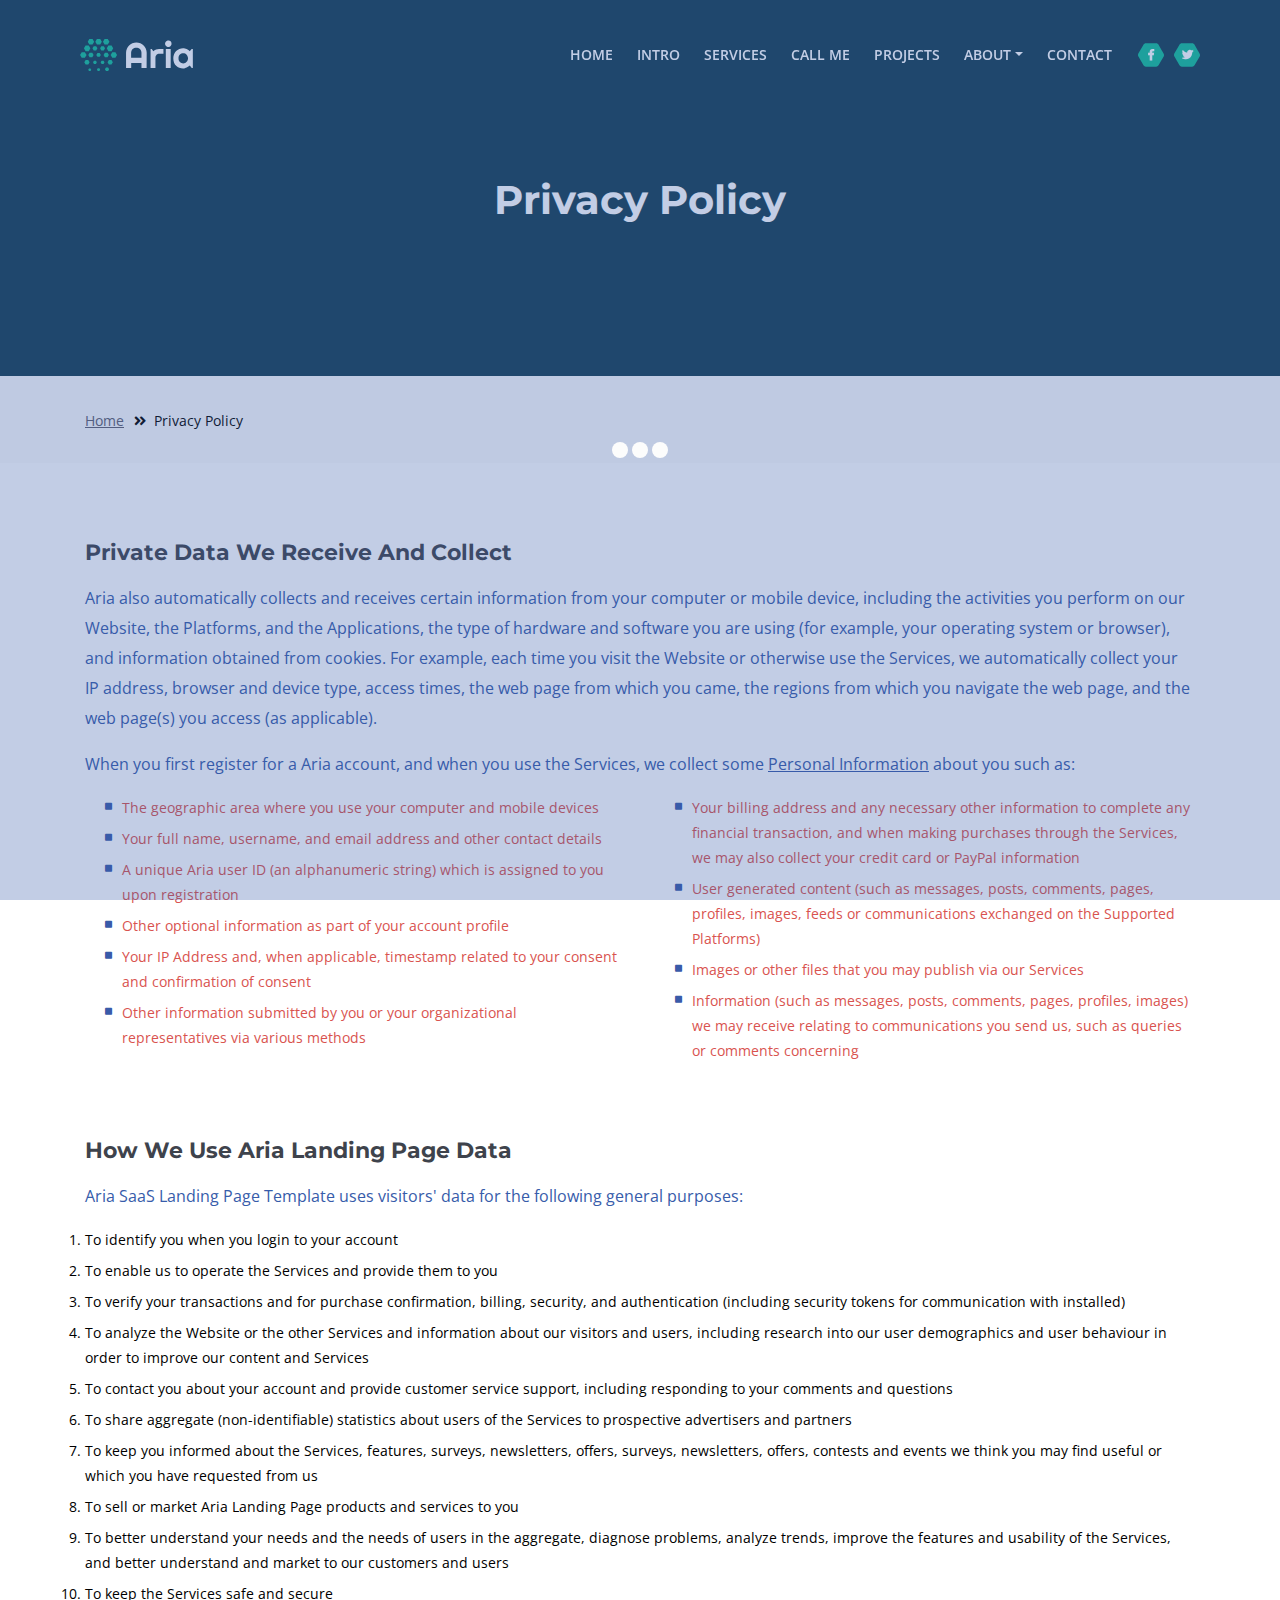
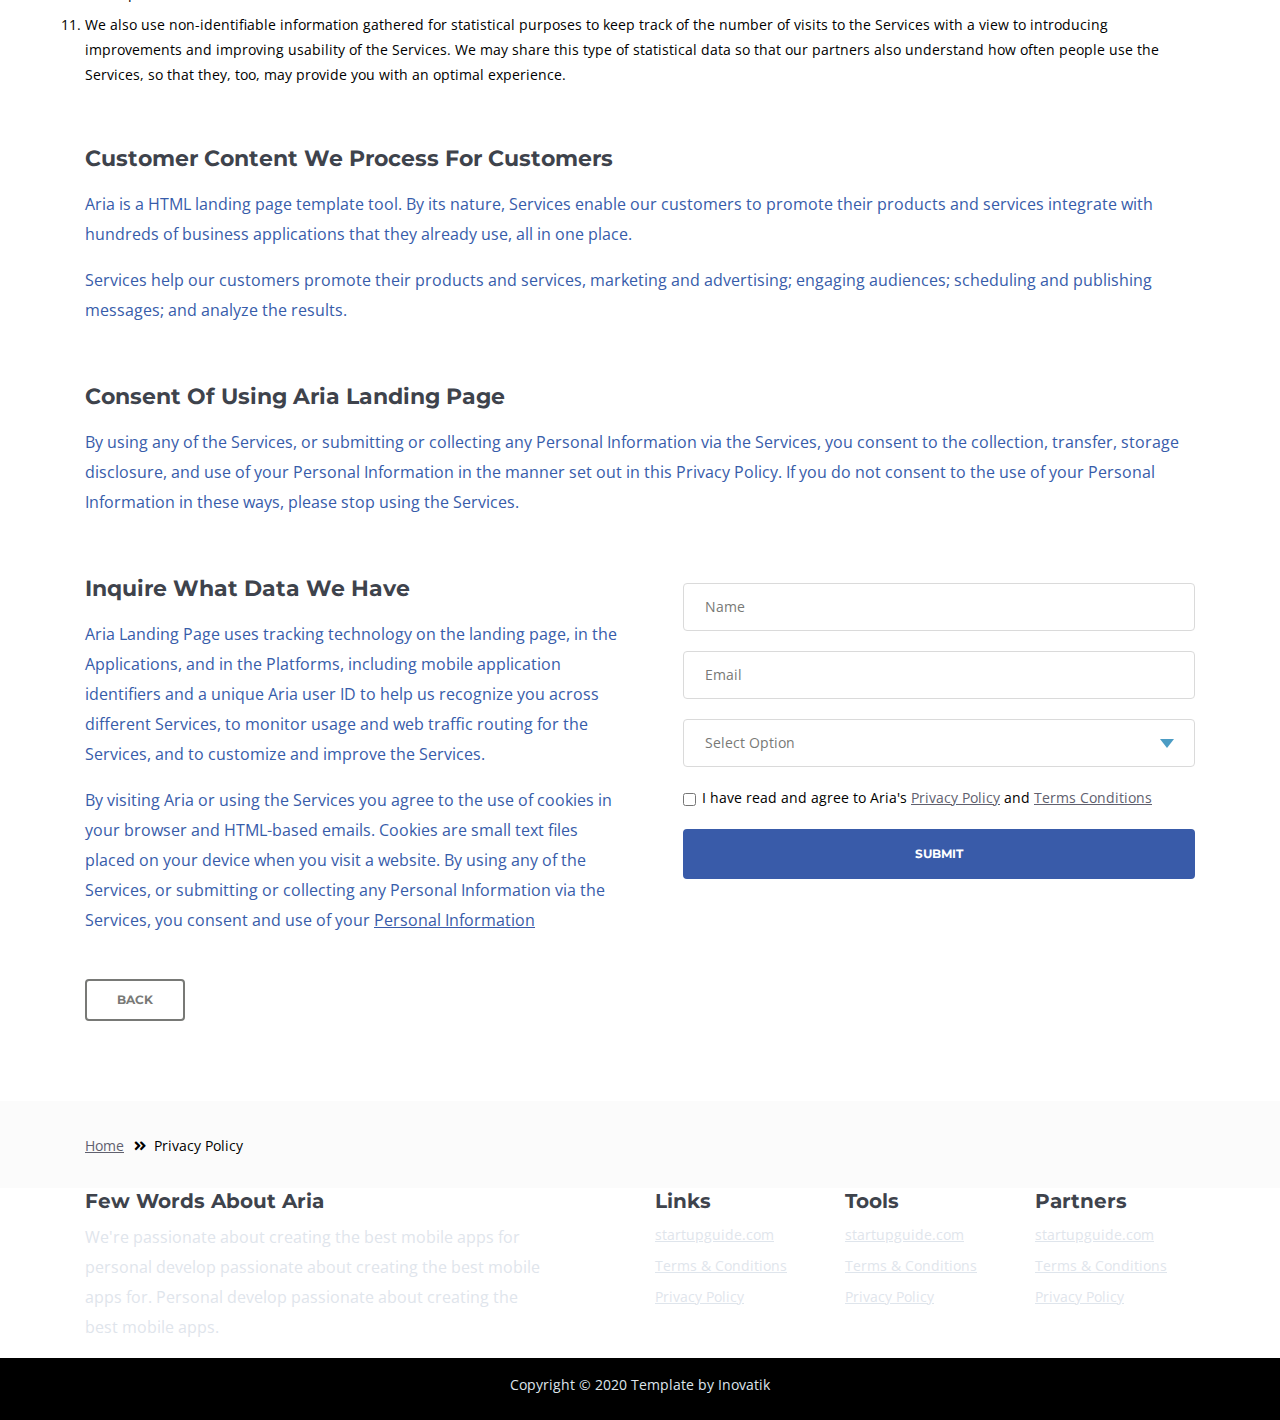
==== privacy-policy.html @ ad0d6407 "'erimos'" ====
<!DOCTYPE html>
<html lang="en">
<head>
    <meta charset="utf-8">
    <meta name="viewport" content="width=device-width, initial-scale=1, shrink-to-fit=no">
    
    <!-- SEO Meta Tags -->
    <meta name="description" content="Aria is a business focused HTML landing page template built with Bootstrap to help you create lead generation websites for companies and their services.">
    <meta name="author" content="Inovatik">

    <!-- OG Meta Tags to improve the way the post looks when you share the page on LinkedIn, Facebook, Google+ -->
	<meta property="og:site_name" content="" /> <!-- website name -->
	<meta property="og:site" content="" /> <!-- website link -->
	<meta property="og:title" content=""/> <!-- title shown in the actual shared post -->
	<meta property="og:description" content="" /> <!-- description shown in the actual shared post -->
	<meta property="og:image" content="" /> <!-- image link, make sure it's jpg -->
	<meta property="og:url" content="" /> <!-- where do you want your post to link to -->
	<meta property="og:type" content="article" />

    <!-- Website Title -->
    <title>Privacy Policy - Aria - Business HTML Landing Page Template</title>
    
    <!-- Styles -->
    <link href="https://fonts.googleapis.com/css?family=Montserrat:500,700&display=swap&subset=latin-ext" rel="stylesheet">
    <link href="https://fonts.googleapis.com/css?family=Open+Sans:400,400i,600&display=swap&subset=latin-ext" rel="stylesheet">
    <link href="css/bootstrap.css" rel="stylesheet">
    <link href="css/fontawesome-all.css" rel="stylesheet">
    <link href="css/swiper.css" rel="stylesheet">
	<link href="css/magnific-popup.css" rel="stylesheet">
    <link href="css/styles.css" rel="stylesheet">
	
	<!-- Favicon  -->
    <link rel="icon" href="images/favicon.png">
</head>
<body data-spy="scroll" data-target=".fixed-top">
    
    <!-- Preloader -->
	<div class="spinner-wrapper">
        <div class="spinner">
            <div class="bounce1"></div>
            <div class="bounce2"></div>
            <div class="bounce3"></div>
        </div>
    </div>
    <!-- end of preloader -->
    

    <!-- Navbar -->
    <nav class="navbar navbar-expand-md navbar-dark navbar-custom fixed-top">
        <!-- Text Logo - Use this if you don't have a graphic logo -->
        <!-- <a class="navbar-brand logo-text page-scroll" href="index.html">Aria</a> -->

        <!-- Image Logo -->
        <a class="navbar-brand logo-image" href="index.html"><img src="images/logo.svg" alt="alternative"></a>
        
        <!-- Mobile Menu Toggle Button -->
        <button class="navbar-toggler" type="button" data-toggle="collapse" data-target="#navbarsExampleDefault" aria-controls="navbarsExampleDefault" aria-expanded="false" aria-label="Toggle navigation">
            <span class="navbar-toggler-awesome fas fa-bars"></span>
            <span class="navbar-toggler-awesome fas fa-times"></span>
        </button>
        <!-- end of mobile menu toggle button -->

        <div class="collapse navbar-collapse" id="navbarsExampleDefault">
            <ul class="navbar-nav ml-auto">
                <li class="nav-item">
                    <a class="nav-link page-scroll" href="index.html#header">HOME <span class="sr-only">(current)</span></a>
                </li>
                <li class="nav-item">
                    <a class="nav-link page-scroll" href="index.html#intro">INTRO</a>
                </li>
                <li class="nav-item">
                    <a class="nav-link page-scroll" href="index.html#services">SERVICES</a>
                </li>
                <li class="nav-item">
                    <a class="nav-link page-scroll" href="index.html#callMe">CALL ME</a>
                </li>
                <li class="nav-item">
                    <a class="nav-link page-scroll" href="index.html#projects">PROJECTS</a>
                </li>

                <!-- Dropdown Menu -->          
                <li class="nav-item dropdown">
                    <a class="nav-link dropdown-toggle page-scroll" href="index.html#about" id="navbarDropdown" role="button" aria-haspopup="true" aria-expanded="false">ABOUT</a>
                    <div class="dropdown-menu" aria-labelledby="navbarDropdown">
                        <a class="dropdown-item" href="terms-conditions.html"><span class="item-text">TERMS CONDITIONS</span></a>
                        <div class="dropdown-items-divide-hr"></div>
                        <a class="dropdown-item" href="privacy-policy.html"><span class="item-text">PRIVACY POLICY</span></a>
                    </div>
                </li>
                <!-- end of dropdown menu -->

                <li class="nav-item">
                    <a class="nav-link page-scroll" href="index.html#contact">CONTACT</a>
                </li>
            </ul>
            <span class="nav-item social-icons">
                <span class="fa-stack">
                    <a href="#your-link">
                        <span class="hexagon"></span>
                        <i class="fab fa-facebook-f fa-stack-1x"></i>
                    </a>
                </span>
                <span class="fa-stack">
                    <a href="#your-link">
                        <span class="hexagon"></span>
                        <i class="fab fa-twitter fa-stack-1x"></i>
                    </a>
                </span>
            </span>
        </div>
    </nav> <!-- end of navbar -->
    <!-- end of navbar -->


    <!-- Header -->
    <header id="header" class="ex-header">
        <div class="container">
            <div class="row">
                <div class="col-md-12">
                    <h1>Privacy Policy</h1>
                </div> <!-- end of col -->
            </div> <!-- end of row -->
        </div> <!-- end of container -->
    </header> <!-- end of ex-header -->
    <!-- end of header -->


    <!-- Breadcrumbs -->
    <div class="ex-basic-1">
        <div class="container">
            <div class="row">
                <div class="col-lg-12">
                    <div class="breadcrumbs">
                        <a href="index.html">Home</a><i class="fa fa-angle-double-right"></i><span>Privacy Policy</span>
                    </div> <!-- end of breadcrumbs -->
                </div> <!-- end of col -->
            </div> <!-- end of row -->
        </div> <!-- end of container -->
    </div> <!-- end of ex-basic-1 -->
    <!-- end of breadcrumbs -->


    <!-- Privacy Content -->
    <div class="ex-basic-2">
        <div class="container">
            <div class="row">
                <div class="col-lg-12">
                    <div class="text-container">
                        <h3>Private Data We Receive And Collect</h3>
                        <p>Aria also automatically collects and receives certain information from your computer or mobile device, including the activities you perform on our Website, the Platforms, and the Applications, the type of hardware and software you are using (for example, your operating system or browser), and information obtained from cookies. For example, each time you visit the Website or otherwise use the Services, we automatically collect your IP address, browser and device type, access times, the web page from which you came, the regions from which you navigate the web page, and the web page(s) you access (as applicable).</p>
                        <p>When you first register for a Aria account, and when you use the Services, we collect some <a class="green" href="#your-link">Personal Information</a> about you such as:</p>
                        <div class="row">
                            <div class="col-md-6">
                                <ul class="list-unstyled li-space-lg indent">
                                    <li class="media">
                                        <i class="fas fa-square"></i>
                                        <div class="media-body">The geographic area where you use your computer and mobile devices</div>
                                    </li>
                                    <li class="media">
                                        <i class="fas fa-square"></i>
                                        <div class="media-body">Your full name, username, and email address and other contact details</div>
                                    </li>
                                    <li class="media">
                                        <i class="fas fa-square"></i>
                                        <div class="media-body">A unique Aria user ID (an alphanumeric string) which is assigned to you upon registration</div>
                                    </li>
                                    <li class="media">
                                        <i class="fas fa-square"></i>
                                        <div class="media-body">Other optional information as part of your account profile</div>
                                    </li>
                                    <li class="media">
                                        <i class="fas fa-square"></i>
                                        <div class="media-body">Your IP Address and, when applicable, timestamp related to your consent and confirmation of consent</div>
                                    </li>
                                    <li class="media">
                                        <i class="fas fa-square"></i>
                                        <div class="media-body">Other information submitted by you or your organizational representatives via various methods</div>
                                    </li>
                                </ul>
                            </div> <!-- end of col -->

                            <div class="col-md-6">
                                <ul class="list-unstyled li-space-lg indent">
                                    <li class="media">
                                        <i class="fas fa-square"></i>
                                        <div class="media-body">Your billing address and any necessary other information to complete any financial transaction, and when making purchases through the Services, we may also collect your credit card or PayPal information</div>
                                    </li>
                                    <li class="media">
                                        <i class="fas fa-square"></i>
                                        <div class="media-body">User generated content (such as messages, posts, comments, pages, profiles, images, feeds or communications exchanged on the Supported Platforms)</div>
                                    </li>
                                    <li class="media">
                                        <i class="fas fa-square"></i>
                                        <div class="media-body">Images or other files that you may publish via our Services</div>
                                    </li>
                                    <li class="media">
                                        <i class="fas fa-square"></i>
                                        <div class="media-body">Information (such as messages, posts, comments, pages, profiles, images) we may receive relating to communications you send us, such as queries or comments concerning</div>
                                    </li>
                                </ul>
                            </div> <!-- end of col -->
                        </div> <!-- end of row -->
                    </div> <!-- end of text-container-->
                    
                    <div class="text-container">
                        <h3>How We Use Aria Landing Page Data</h3>
                        <p>Aria SaaS Landing Page Template uses visitors' data for the following general purposes:</p>
                        <ol class="li-space-lg">
                            <li>To identify you when you login to your account</li>
                            <li>To enable us to operate the Services and provide them to you</li>
                            <li>To verify your transactions and for purchase confirmation, billing, security, and authentication (including security tokens for communication with installed)</li>
                            <li>To analyze the Website or the other Services and information about our visitors and users, including research into our user demographics and user behaviour in order to improve our content and Services</li>
                            <li>To contact you about your account and provide customer service support, including responding to your comments and questions</li>
                            <li>To share aggregate (non-identifiable) statistics about users of the Services to prospective advertisers and partners</li>
                            <li>To keep you informed about the Services, features, surveys, newsletters, offers, surveys, newsletters, offers, contests and events we think you may find useful or which you have requested from us</li>
                            <li>To sell or market Aria Landing Page products and services to you</li>
                            <li>To better understand your needs and the needs of users in the aggregate, diagnose problems, analyze trends, improve the features and usability of the Services, and better understand and market to our customers and users</li>
                            <li>To keep the Services safe and secure</li>
                            <li>We also use non-identifiable information gathered for statistical purposes to keep track of the number of visits to the Services with a view to introducing improvements and improving usability of the Services. We may share this type of statistical data so that our partners also understand how often people use the Services, so that they, too, may provide you with an optimal experience.</li>
                        </ol>
                    </div> <!-- end of text-container -->

                    <div class="text-container">
                        <h3>Customer Content We Process For Customers</h3>
                        <p>Aria is a HTML landing page template tool. By its nature, Services enable our customers to promote their products and services integrate with hundreds of business applications that they already use, all in one place.</p>
                        <p>Services help our customers promote their products and services, marketing and advertising; engaging audiences; scheduling and publishing messages; and analyze the results.</p>
                    </div> <!-- end of text container -->

                    <div class="text-container">
                        <h3>Consent Of Using Aria Landing Page</h3>
					    <p class="mb-5">By using any of the Services, or submitting or collecting any Personal Information via the Services, you consent to the collection, transfer, storage disclosure, and use of your Personal Information in the manner set out in this Privacy Policy. If you do not consent to the use of your Personal Information in these ways, please stop using the Services.</p>
                    </div> <!-- end of text-container -->
                                       
                    <div class="row">
                        <div class="col-md-6">
                            <div class="text-container last">
                                <h3>Inquire What Data We Have</h3>
                                <p>Aria Landing Page uses tracking technology on the landing page, in the Applications, and in the Platforms, including mobile application identifiers and a unique Aria user ID to help us recognize you across different Services, to monitor usage and web traffic routing for the Services, and to customize and improve the Services.</p>
                                <p> By visiting Aria or using the Services you agree to the use of cookies in your browser and HTML-based emails. Cookies are small text files placed on your device when you visit a website. By using any of the Services, or submitting or collecting any Personal Information via the Services, you consent and use of your <a class="green" href="#your-link">Personal Information</a></p>
                            </div> <!-- end of text container -->
                        </div> <!-- end of col-->
                        <div class="col-md-6">

                            <!-- Privacy Form -->
                            <div class="form-container">
                                <form id="privacyForm" data-toggle="validator" data-focus="false">
                                    <div class="form-group">
                                        <input type="text" class="form-control-input" id="pname" required>
                                        <label class="label-control" for="pname">Name</label>
                                        <div class="help-block with-errors"></div>
                                    </div>
                                    <div class="form-group">
                                        <input type="email" class="form-control-input" id="pemail" required>
                                        <label class="label-control" for="pemail">Email</label>
                                        <div class="help-block with-errors"></div>
                                    </div>
                                    <div class="form-group">
                                        <select class="form-control-select" id="pselect" required>
                                            <option class="select-option" value="" disabled selected>Select Option</option>
                                            <option class="select-option" value="Delete data">Delete my data</option>
                                            <option class="select-option" value="Show me data">Show me my data</option>
                                        </select>
                                        <div class="help-block with-errors"></div>
                                    </div>
                                    <div class="form-group checkbox">
                                        <input type="checkbox" id="pterms" value="Agreed-to-Terms" required>I have read and agree to Aria's <a href="privacy-policy.html">Privacy Policy</a> and <a href="terms-conditions.html">Terms Conditions</a>
                                        <div class="help-block with-errors"></div>
                                    </div>
                                    <div class="form-group">
                                        <button type="submit" class="form-control-submit-button">SUBMIT</button>
                                    </div>
                                    <div class="form-message">
                                        <div id="pmsgSubmit" class="h3 text-center hidden"></div>
                                    </div>
                                </form>
                            </div> <!-- end of form container -->
                            <!-- end of privacy form -->

                        </div> <!-- end of col--> 
                    </div> <!-- end of row -->
                    <a class="btn-outline-reg back" href="index.html">BACK</a>
                </div> <!-- end of col-->
            </div> <!-- end of row -->
        </div> <!-- end of container -->
    </div> <!-- end of ex-basic-2 -->
    <!-- end of privacy content -->


    <!-- Breadcrumbs -->
    <div class="ex-basic-1">
        <div class="container">
            <div class="row">
                <div class="col-lg-12">
                    <div class="breadcrumbs">
                        <a href="index.html">Home</a><i class="fa fa-angle-double-right"></i><span>Privacy Policy</span>
                    </div> <!-- end of breadcrumbs -->
                </div> <!-- end of col -->
            </div> <!-- end of row -->
        </div> <!-- end of container -->
    </div> <!-- end of ex-basic-1 -->
    <!-- end of breadcrumbs -->

    
    <!-- Footer -->
    <div class="footer">
        <div class="container">
            <div class="row">
                <div class="col-md-6">
                    <div class="text-container about">
                        <h4>Few Words About Aria</h4>
                        <p class="white">We're passionate about creating the best mobile apps for personal develop passionate about creating the best mobile apps for. Personal develop passionate about creating the best mobile apps.</p>
                    </div> <!-- end of text-container -->
                </div> <!-- end of col -->
                <div class="col-md-2">
                    <div class="text-container">
                        <h4>Links</h4>
                        <ul class="list-unstyled li-space-lg white">
                            <li>
                                <a class="white" href="#your-link">startupguide.com</a>
                            </li>
                            <li>
                                <a class="white" href="terms-conditions.html">Terms & Conditions</a>
                            </li>
                            <li>
                                <a class="white" href="privacy-policy.html">Privacy Policy</a>
                            </li>
                        </ul>
                    </div> <!-- end of text-container -->
                </div> <!-- end of col -->
                <div class="col-md-2">
                    <div class="text-container">
                        <h4>Tools</h4>
                        <ul class="list-unstyled li-space-lg">
                            <li>
                                <a class="white" href="#your-link">startupguide.com</a>
                            </li>
                            <li>
                                <a class="white" href="terms-conditions.html">Terms & Conditions</a>
                            </li>
                            <li class="media">
                                <a class="white" href="privacy-policy.html">Privacy Policy</a>
                            </li>
                        </ul>
                    </div> <!-- end of text-container -->
                </div> <!-- end of col -->
                <div class="col-md-2">
                    <div class="text-container">
                        <h4>Partners</h4>
                        <ul class="list-unstyled li-space-lg">
                            <li>
                                <a class="white" href="#your-link">startupguide.com</a>
                            </li>
                            <li>
                                <a class="white" href="terms-conditions.html">Terms & Conditions</a>
                            </li>
                            <li>
                                <a class="white" href="privacy-policy.html">Privacy Policy</a>
                            </li>
                        </ul>
                    </div> <!-- end of text-container -->
                </div> <!-- end of col -->
            </div> <!-- end of row -->
        </div> <!-- end of container -->
    </div> <!-- end of footer -->  
    <!-- end of footer -->


    <!-- Copyright -->
    <div class="copyright">
        <div class="container">
            <div class="row">
                <div class="col-lg-12">
                    <p class="p-small">Copyright © 2020 <a href="https://inovatik.com">Template by Inovatik</a></p>
                </div> <!-- end of col -->
            </div> <!-- enf of row -->
        </div> <!-- end of container -->
    </div> <!-- end of copyright --> 
    <!-- end of copyright -->

    
    <!-- Scripts -->
    <script src="js/jquery.min.js"></script> <!-- jQuery for Bootstrap's JavaScript plugins -->
    <script src="js/popper.min.js"></script> <!-- Popper tooltip library for Bootstrap -->
    <script src="js/bootstrap.min.js"></script> <!-- Bootstrap framework -->
    <script src="js/jquery.easing.min.js"></script> <!-- jQuery Easing for smooth scrolling between anchors -->
    <script src="js/swiper.min.js"></script> <!-- Swiper for image and text sliders -->
    <script src="js/jquery.magnific-popup.js"></script> <!-- Magnific Popup for lightboxes -->
    <script src="js/morphext.min.js"></script> <!-- Morphtext rotating text in the header -->
    <script src="js/isotope.pkgd.min.js"></script> <!-- Isotope for filter -->
    <script src="js/validator.min.js"></script> <!-- Validator.js - Bootstrap plugin that validates forms -->
    <script src="js/scripts.js"></script> <!-- Custom scripts -->
</body>
</html>
---- css/styles.css ----
/* Template: Aria - Business HTML Landing Page Template
   Author: Inovatik
   Created: Jul 2019
   Description: Master CSS file
*/

/*****************************************
Table Of Contents:

01. General Styles
02. Preloader
03. Navigation
04. Header
05. Intro
06. Description
07. Services
08. Details 1
09. Details 2
10. Testimonials
11. Call Me
12. Projects
13. Project Lightboxes
14. Team
15. About
16. Contact
17. Footer
18. Copyright
19. Back To Top Button
20. Extra Pages
21. Media Queries
******************************************/

/*****************************************
Colors:

- Backgrounds - light gray #fbfbfb
- Background - dark blue #153e52
- Backgrounds navbar, footer - dark gray #113448
- Buttons, bullets, icons - green #395BA9
- Headings text - black #484a46
- Body text - gray #787976
- Body text - light gray #dfe5ec
******************************************/


/******************************/
/*     01. General Styles     */
/******************************/
.carousel-inner > .item > img,
.carousel-inner > .item > a > img {
  width: 70%;
  margin: auto;
}
body,
html {
    width: 100%;
	height: 100%;
}

body, p {
	color: #787976; 
	font: 400 1rem/1.5625rem "Open Sans", sans-serif;
}

.p-large {
	font: 400 1.125rem/1.625rem "Open Sans", sans-serif;
}

.p-small {
	font: 400 0.875rem/1.375rem "Open Sans", sans-serif;
}

.p-heading {
	margin-bottom: 3.5rem;
	text-align: center;
}

.li-space-lg li {
	margin-bottom: 0.375rem;
}

.indent {
	padding-left: 1.25rem;
}

h1 {
	color: #3E434C;
	font: 700 2.5rem/3rem "Montserrat", sans-serif;
}

h2 {
	color: #3E434C;
	font: 700 1.75rem/2.125rem "Montserrat", sans-serif;
}

h3 {
	color: #3E434C;
	font: 700 1.375rem/1.75rem "Montserrat", sans-serif;
}

h4 {
	color: #3E434C;
	font: 700 1.25rem/1.625rem "Montserrat", sans-serif;
}

h5 {
	color: #3E434C;
	font: 700 1.125rem/1.5rem "Montserrat", sans-serif;
}

h6 {
	color: #3E434C;
	font: 700 1rem/1.375rem "Montserrat", sans-serif;
}

a {
	color: #787976;
	text-decoration: underline;
}

a:hover {
	color: #787976;
	text-decoration: underline;
}

a.green {
	color: #395BA9;
}

a.white,
.white {
	color: #dfe5ec;
}

.testimonial-text {
	font-style: italic;
}

.testimonial-author {
	font: 700 1rem/1.375rem "Montserrat", sans-serif;
}

strong {
	color: #3E434C;
}

.section-title {
	color:#395BA9 ;
	font: 500 0.8125rem/1.125rem "Montserrat", sans-serif;
}

.btn-solid-reg {
	display: inline-block;
	padding: 1.1875rem 1.875rem 1.1875rem 1.875rem;
	border: 0.125rem solid #395BA9;
	border-radius: 0.25rem;
	background-color: #395BA9;
	color: #fff;
	font: 700 0.75rem/0 "Montserrat", sans-serif;
	text-decoration: none;
	transition: all 0.2s;
}


.btn-solid-reg:hover {
	background-color: transparent;
	color:#395BA9;
	text-decoration: none;
}

.btn-solid-lg {
	display: inline-block;
	padding: 1.375rem 2.125rem 1.375rem 2.125rem;
	border: 0.125rem solid #395BA9;
	border-radius: 0.25rem;
	background-color: #395BA9;
	color: #fff;
	font: 700 0.75rem/0 "Montserrat", sans-serif;
	text-decoration: none;
	transition: all 0.2s;
}

.btn-solid-lg:hover {
	background-color: transparent;
	color: #395BA9;
	text-decoration: none;
}

.btn-outline-reg {
	display: inline-block;
	padding: 1.1875rem 1.875rem 1.1875rem 1.875rem;
	border: 0.125rem solid #787976;
	border-radius: 0.25rem;
	background-color: transparent;
	color: #787976;
	font: 700 0.75rem/0 "Montserrat", sans-serif;
	text-decoration: none;
	transition: all 0.2s;
}

.btn-outline-reg:hover {
	background-color: #787976;
	color: #fff;
	text-decoration: none;
}

.btn-outline-lg {
	display: inline-block;
	padding: 1.375rem 2.125rem 1.375rem 2.125rem;
	border: 0.125rem solid #787976;
	border-radius: 0.25rem;
	background-color: transparent;
	color: #787976;
	font: 700 0.75rem/0 "Montserrat", sans-serif;
	text-decoration: none;
	transition: all 0.2s;
}

.btn-outline-lg:hover {
	background-color: #787976;
	color: #fff;
	text-decoration: none;
}

.btn-outline-sm {
	display: inline-block;
	padding: 1rem 1.625rem 0.9375rem 1.625rem;
	border: 0.125rem solid #787976;
	border-radius: 0.25rem;
	background-color: transparent;
	color: #787976;
	font: 700 0.75rem/0 "Montserrat", sans-serif;
	text-decoration: none;
	transition: all 0.2s;
}

.btn-outline-sm:hover {
	background-color: #787976;
	color: #fff;
	text-decoration: none;
}

.form-group {
	position: relative;
	margin-bottom: 1.25rem;
}

.form-group.has-error.has-danger {
	margin-bottom: 0.625rem;
}

.form-group.has-error.has-danger .help-block.with-errors ul {
	margin-top: 0.375rem;
}

.label-control {
	position: absolute;
	top: 0.8125rem;
	left: 1.375rem;
	color: #787976;
	opacity: 1;
	font: 400 0.875rem/1.375rem "Open Sans", sans-serif;
	cursor: text;
	transition: all 0.2s ease;
}

/* IE10+ hack to solve lower label text position compared to the rest of the browsers */
@media screen and (-ms-high-contrast: active), screen and (-ms-high-contrast: none) {  
	.label-control {
		top: 0.9375rem;
	}
}

.form-control-input:focus + .label-control,
.form-control-input.notEmpty + .label-control,
.form-control-textarea:focus + .label-control,
.form-control-textarea.notEmpty + .label-control {
	top: 0.125rem;
	opacity: 1;
	font-size: 0.75rem;
	font-weight: 500;
}

.form-control-input,
.form-control-select {
	display: block; /* needed for proper display of the label in Firefox, IE, Edge */
	width: 100%;
	padding-top: 1.25rem;
	padding-bottom: 0.25rem;
	padding-left: 1.3125rem;
	border: 1px solid #dadada;
	border-radius: 0.25rem;
	background-color: #fff;
	color: #787976;
	font: 400 0.875rem/1.375rem "Open Sans", sans-serif;
	transition: all 0.2s;
	-webkit-appearance: none; /* removes inner shadow on form inputs on ios safari */
}

.form-control-select {
	padding-top: 0.5rem;
	padding-bottom: 0.5rem;
	height: 3rem;
}

/* IE10+ hack to solve lower label text position compared to the rest of the browsers */
@media screen and (-ms-high-contrast: active), screen and (-ms-high-contrast: none) {  
	.form-control-input {
		padding-top: 1.25rem;
		padding-bottom: 0.75rem;
		line-height: 1.75rem;
	}

	.form-control-select {
		padding-top: 0.875rem;
		padding-bottom: 0.75rem;
		height: 3.125rem;
		line-height: 2.125rem;
	}
}

select {
    /* you should keep these first rules in place to maintain cross-browser behavior */
    -webkit-appearance: none;
	-moz-appearance: none;
	-ms-appearance: none;
    -o-appearance: none;
    appearance: none;
    background-image: url('../images/down-arrow.png');
    background-position: 96% 50%;
    background-repeat: no-repeat;
    outline: none;
}

select::-ms-expand {
    display: none; /* removes the ugly default down arrow on select form field in IE11 */
}

.form-control-textarea {
	display: block; /* used to eliminate a bottom gap difference between Chrome and IE/FF */
	width: 100%;
	height: 8rem; /* used instead of html rows to normalize height between Chrome and IE/FF */
	padding-top: 1.25rem;
	padding-left: 1.3125rem;
	border: 1px solid #dadada;
	border-radius: 0.25rem;
	background-color: #fff;
	color: #787976;
	font: 400 1rem/1.5625rem "Open Sans", sans-serif;
	transition: all 0.2s;
}

.form-control-input:focus,
.form-control-select:focus,
.form-control-textarea:focus {
	border: 1px solid #a1a1a1;
	outline: none; /* Removes blue border on focus */
}

.form-control-input:hover,
.form-control-select:hover,
.form-control-textarea:hover {
	border: 1px solid #a1a1a1;
}

.checkbox {
	font: 400 0.875rem/1.375rem "Open Sans", sans-serif;
}

input[type='checkbox'] {
	vertical-align: -15%;
	margin-right: 0.375rem;
}

/* IE10+ hack to raise checkbox field position compared to the rest of the browsers */
@media screen and (-ms-high-contrast: active), screen and (-ms-high-contrast: none) {  
	input[type='checkbox'] {
		vertical-align: -9%;
	}
}

.form-control-submit-button {
	display: inline-block;
	width: 100%;
	height: 3.125rem;
	border: 0.125rem solid #395BA9;
	border-radius: 0.25rem;
	background-color: #395BA9;
	color: #fff;
	font: 700 0.75rem/1.75rem "Montserrat", sans-serif;
	cursor: pointer;
	transition: all 0.2s;
}

.form-control-submit-button:hover {
	background-color: transparent;
	color: #395BA9;
}

/* Form Success And Error Message Formatting */
#lmsgSubmit.h3.text-center.tada.animated,
#cmsgSubmit.h3.text-center.tada.animated,
#pmsgSubmit.h3.text-center.tada.animated,
#lmsgSubmit.h3.text-center,
#cmsgSubmit.h3.text-center,
#pmsgSubmit.h3.text-center {
	display: block;
	margin-bottom: 0;
	color: #b93636;
	font: 400 1.125rem/1rem "Open Sans", sans-serif;
}

.help-block.with-errors .list-unstyled {
	color: #787976;
	font-size: 0.75rem;
	line-height: 1.125rem;
	text-align: left;
}

.help-block.with-errors ul {
	margin-bottom: 0;
}
/* end of form success and error message formatting */

/* Form Success And Error Message Animation - Animate.css */
@-webkit-keyframes tada {
	from {
		-webkit-transform: scale3d(1, 1, 1);
		-ms-transform: scale3d(1, 1, 1);
		transform: scale3d(1, 1, 1);
	}
	10%, 20% {
		-webkit-transform: scale3d(.9, .9, .9) rotate3d(0, 0, 1, -3deg);
		-ms-transform: scale3d(.9, .9, .9) rotate3d(0, 0, 1, -3deg);
		transform: scale3d(.9, .9, .9) rotate3d(0, 0, 1, -3deg);
	}
	30%, 50%, 70%, 90% {
		-webkit-transform: scale3d(1.1, 1.1, 1.1) rotate3d(0, 0, 1, 3deg);
		-ms-transform: scale3d(1.1, 1.1, 1.1) rotate3d(0, 0, 1, 3deg);
		transform: scale3d(1.1, 1.1, 1.1) rotate3d(0, 0, 1, 3deg);
	}
	40%, 60%, 80% {
		-webkit-transform: scale3d(1.1, 1.1, 1.1) rotate3d(0, 0, 1, -3deg);
		-ms-transform: scale3d(1.1, 1.1, 1.1) rotate3d(0, 0, 1, -3deg);
		transform: scale3d(1.1, 1.1, 1.1) rotate3d(0, 0, 1, -3deg);
	}
	to {
		-webkit-transform: scale3d(1, 1, 1);
		-ms-transform: scale3d(1, 1, 1);
		transform: scale3d(1, 1, 1);
	}
}

@keyframes tada {
	from {
		-webkit-transform: scale3d(1, 1, 1);
		-ms-transform: scale3d(1, 1, 1);
		transform: scale3d(1, 1, 1);
	}
	10%, 20% {
		-webkit-transform: scale3d(.9, .9, .9) rotate3d(0, 0, 1, -3deg);
		-ms-transform: scale3d(.9, .9, .9) rotate3d(0, 0, 1, -3deg);
		transform: scale3d(.9, .9, .9) rotate3d(0, 0, 1, -3deg);
	}
	30%, 50%, 70%, 90% {
		-webkit-transform: scale3d(1.1, 1.1, 1.1) rotate3d(0, 0, 1, 3deg);
		-ms-transform: scale3d(1.1, 1.1, 1.1) rotate3d(0, 0, 1, 3deg);
		transform: scale3d(1.1, 1.1, 1.1) rotate3d(0, 0, 1, 3deg);
	}
	40%, 60%, 80% {
		-webkit-transform: scale3d(1.1, 1.1, 1.1) rotate3d(0, 0, 1, -3deg);
		-ms-transform: scale3d(1.1, 1.1, 1.1) rotate3d(0, 0, 1, -3deg);
		transform: scale3d(1.1, 1.1, 1.1) rotate3d(0, 0, 1, -3deg);
	}
	to {
		-webkit-transform: scale3d(1, 1, 1);
		-ms-transform: scale3d(1, 1, 1);
		transform: scale3d(1, 1, 1);
	}
}

.tada {
	-webkit-animation-name: tada;
	animation-name: tada;
}

.animated {
	-webkit-animation-duration: 1s;
	animation-duration: 1s;
	-webkit-animation-fill-mode: both;
	animation-fill-mode: both;
}
/* end of form success and error message animation - Animate.css */

/* Fade-move Animation For Lightbox - Magnific Popup */
/* at start */
.my-mfp-slide-bottom .zoom-anim-dialog {
	opacity: 0;
	transition: all 0.2s ease-out;
	-webkit-transform: translateY(-1.25rem) perspective(37.5rem) rotateX(10deg);
	-ms-transform: translateY(-1.25rem) perspective(37.5rem) rotateX(10deg);
	transform: translateY(-1.25rem) perspective(37.5rem) rotateX(10deg);
}

/* animate in */
.my-mfp-slide-bottom.mfp-ready .zoom-anim-dialog {
	opacity: 1;
	-webkit-transform: translateY(0) perspective(37.5rem) rotateX(0); 
	-ms-transform: translateY(0) perspective(37.5rem) rotateX(0); 
	transform: translateY(0) perspective(37.5rem) rotateX(0); 
}

/* animate out */
.my-mfp-slide-bottom.mfp-removing .zoom-anim-dialog {
	opacity: 0;
	-webkit-transform: translateY(-0.625rem) perspective(37.5rem) rotateX(10deg); 
	-ms-transform: translateY(-0.625rem) perspective(37.5rem) rotateX(10deg); 
	transform: translateY(-0.625rem) perspective(37.5rem) rotateX(10deg); 
}

/* dark overlay, start state */
.my-mfp-slide-bottom.mfp-bg {
	opacity: 0;
	transition: opacity 0.2s ease-out;
}

/* animate in */
.my-mfp-slide-bottom.mfp-ready.mfp-bg {
	opacity: 0.8;
}
/* animate out */
.my-mfp-slide-bottom.mfp-removing.mfp-bg {
	opacity: 0;
}
/* end of fade-move animation for lightbox - magnific popup */

/* Fade Animation For Image Slider - Magnific Popup */
@-webkit-keyframes fadeIn {
	from {
		opacity: 0;
	}
	to {
		opacity: 1;
	}
}

@keyframes fadeIn {
	from {
		opacity: 0;
	}
	to {
		opacity: 1;
	}
}

.fadeIn {
	-webkit-animation: fadeIn 0.6s;
	animation: fadeIn 0.6s;
}

@-webkit-keyframes fadeOut {
	from {
		opacity: 1;
	}
	to {
		opacity: 0;
	}
}

@keyframes fadeOut {
	from {
		opacity: 1;
	}
	to {
		opacity: 0;
	}
}

.fadeOut {
	-webkit-animation: fadeOut 0.8s;
	animation: fadeOut 0.8s;
}
/* end of fade animation for image slider - magnific popup */


/*************************/
/*     02. Preloader     */
/*************************/
.spinner-wrapper {
	position: fixed;
	z-index: 999999;
	top: 0;
	right: 0;
	bottom: 0;
	left: 0;
	background: #395BA9;
}

.spinner {
	position: absolute;
	top: 50%; /* centers the loading animation vertically one the screen */
	left: 50%; /* centers the loading animation horizontally one the screen */
	width: 3.75rem;
	height: 1.25rem;
	margin: -0.625rem 0 0 -1.875rem; /* is width and height divided by two */ 
	text-align: center;
}

.spinner > div {
	display: inline-block;
	width: 1rem;
	height: 1rem;
	border-radius: 100%;
	background-color: #fff;
	-webkit-animation: sk-bouncedelay 1.4s infinite ease-in-out both;
	animation: sk-bouncedelay 1.4s infinite ease-in-out both;
}

.spinner .bounce1 {
	-webkit-animation-delay: -0.32s;
	animation-delay: -0.32s;
}

.spinner .bounce2 {
	-webkit-animation-delay: -0.16s;
	animation-delay: -0.16s;
}

@-webkit-keyframes sk-bouncedelay {
	0%, 80%, 100% { -webkit-transform: scale(0); }
	40% { -webkit-transform: scale(1.0); }
}

@keyframes sk-bouncedelay {
	0%, 80%, 100% { 
		-webkit-transform: scale(0);
		-ms-transform: scale(0);
		transform: scale(0);
	} 40% { 
		-webkit-transform: scale(1.0);
		-ms-transform: scale(1.0);
		transform: scale(1.0);
	}
}


/**************************/
/*     03. Navigation     */
/**************************/
.navbar-custom {
	padding-top: 0.375rem;
	padding-bottom: 0.375rem;
	background-color: #113448;
	box-shadow: 0 0.0625rem 0.375rem 0 rgba(0, 0, 0, 0.1);
	font: 600 0.875rem/0.875rem "Open Sans", sans-serif;
	transition: all 0.2s;
}

.navbar-custom .navbar-brand {
	font-size: 0;
}

.navbar-custom .navbar-brand.logo-image img {
    width: 7.0625rem;
	height: 2rem;
	-webkit-backface-visibility: hidden;
}

.navbar-custom .navbar-brand.logo-text {
	margin-top: 0.25rem;
	margin-bottom: 0.25rem;
	font: 700 2.25rem/1.5rem "Montserrat", sans-serif;
	color: #fff;
	text-decoration: none;
}

.navbar-custom .navbar-nav {
	margin-top: 0.75rem;
	margin-bottom: 0.5rem;
}

.navbar-custom .nav-item .nav-link {
	padding: 0.625rem 0.75rem 0.625rem 0.75rem;
	color: #fff;
	text-decoration: none;
	transition: all 0.2s ease;
}

.navbar-custom .nav-item .nav-link:hover,
.navbar-custom .nav-item .nav-link.active {
	color: #395BA9;
}

/* Dropdown Menu */
.navbar-custom .dropdown:hover > .dropdown-menu {
	display: block; /* this makes the dropdown menu stay open while hovering it */
	min-width: auto;
	animation: fadeDropdown 0.2s; /* required for the fade animation */
}

@keyframes fadeDropdown {
    0% {
        opacity: 0;
    }

    100% {
        opacity: 1;
    }
}

.navbar-custom .dropdown-toggle:focus { /* removes dropdown outline on focus  */
	outline: 0;
}

.navbar-custom .dropdown-menu {
	margin-top: 0;
	border: none;
	border-radius: 0.25rem;
	background-color: #113448;
}

.navbar-custom .dropdown-item {
	color: #fff;
	text-decoration: none;
}

.navbar-custom .dropdown-item:hover {
	background-color: #113448;
}

.navbar-custom .dropdown-item .item-text {
	font: 600 0.875rem/0.875rem "Open Sans", sans-serif;
}

.navbar-custom .dropdown-item:hover .item-text {
	color: #395BA9;
}

.navbar-custom .dropdown-items-divide-hr {
	width: 100%;
	height: 1px;
	margin: 0.75rem auto 0.75rem auto;
	border: none;
	background-color: #b5bcc4;
	opacity: 0.2;
}
/* end of dropdown menu */

.navbar-custom .social-icons {
	display: none;
}

.navbar-custom .navbar-toggler {
	border: none;
	color: #fff;
	font-size: 2rem;
}

.navbar-custom button[aria-expanded='false'] .navbar-toggler-awesome.fas.fa-times{
	display: none;
}

.navbar-custom button[aria-expanded='false'] .navbar-toggler-awesome.fas.fa-bars{
	display: inline-block;
}

.navbar-custom button[aria-expanded='true'] .navbar-toggler-awesome.fas.fa-bars{
	display: none;
}

.navbar-custom button[aria-expanded='true'] .navbar-toggler-awesome.fas.fa-times{
	display: inline-block;
	margin-right: 0.125rem;
}


/*********************/
/*    04. Header     */
/*********************/
.header {
	background: linear-gradient(rgba(0, 0, 0, 0.3), rgba(0, 0, 0, 0.5)), url('../images/erimos.gif') center center no-repeat;
	background-size: cover;
}

.header .header-content {
	padding-top: 8rem;
	padding-bottom: 2.125rem;
	text-align: center;
}

.header .text-container {
	margin-bottom: 3rem;
}

.header h1 {
	margin-bottom: 0.5rem;
	color: #fff;
}

.header .p-large {
	margin-bottom: 2rem;
	color: #dfe5ec;
}

.header .btn-solid-lg {
	margin-right: 0.5rem;
	margin-bottom: 1.25rem;
}


/*********************/
/*     05. Intro     */
/*********************/
.basic-1 {
	padding-top: 6.5rem;
	padding-bottom: 3rem;
}

.basic-1 .text-container {
	margin-bottom: 3rem;
}

.basic-1 .section-title {
	margin-bottom: 0.5rem;
}

.basic-1 h2 {
	margin-bottom: 1.375rem;
}

.basic-1 .testimonial-author {
	color: #3E434C;
}

/* Hover Animation */
.basic-1 .image-container {
	overflow: hidden;
	border-radius: 0.25rem;
}

.basic-1 .image-container img {
	margin: 0;
	border-radius: 0.25rem;
	transition: all 0.3s;
}

.basic-1 .image-container:hover img {
	-moz-transform: scale(1.15);
	-webkit-transform: scale(1.15);
	transform: scale(1.15);
} 
/* end of hover animation */


/***************************/
/*     06. Description     */
/***************************/
.cards-1 {
	padding-top: 3rem;
	padding-bottom: 2.875rem;
}

.cards-1 .card {
	margin-bottom: 2.5rem;
	border: none;
	text-align: center;
}

.cards-1 .fa-stack {
	width: 6rem;
	height: 6rem;
	margin-right: auto;
	margin-bottom: 1rem;
	margin-left: auto;
	line-height: 6rem;
	text-align: left;
}

.cards-1 .fa-stack .hexagon {
	position: absolute;
	width: 6rem;
	height: 6rem;
	background: url('../images/hexagon-green.svg') center center no-repeat;
	background-size: 6rem 6rem;
}

.cards-1 .fa-stack-1x {
	color: #fff;
	font-size: 2rem;
}

.cards-1 .card-body {
	padding: 0;
}

.cards-1 .card-title {
	margin-bottom: 0.625rem;
}


/************************/
/*     07. Services     */
/************************/
.cards-2 {
	padding-top: 6.625rem;	
	padding-bottom: 1.25rem;	
	background-color: #fbfbfb;
}

.cards-2 .section-title {
	margin-bottom: 0.5rem;
	text-align: center;
}

.cards-2 h2 {

	text-align: center;
}

.cards-2 .card {
	margin-bottom: 5.625rem;
	border: none;
	background-color: transparent;
}

.cards-2 .card-image img {
	border-top-left-radius: 0.375rem;
	border-top-right-radius: 0.375rem;
}

.cards-2 .card-body {
	padding: 2.25rem 2rem 2.125rem 2rem;
	border: 1px solid #ebe8e8;
	border-bottom-left-radius: 0.375rem;
	border-bottom-right-radius: 0.375rem;
	background-color: #fff;
}

.cards-2 h3 {
	margin-bottom: 0.75rem;
	text-align: center;
}

.cards-2 .list-unstyled {
	margin-bottom: 1.5rem;
}

.cards-2 .list-unstyled .fas {
	color: #395BA9;
	font-size: 0.5rem;
	line-height: 1.375rem;
}

.cards-2 .list-unstyled .media-body {
	margin-left: 0.625rem;
}

.cards-2 .price {
	margin-bottom: 0.25rem;
	color: #3E434C;
	font: 700 1rem/1.5rem "Montserrat", sans-serif;
	text-align: center;
}

.cards-2 .price span {
	color: #395BA9;
}

.cards-2 .button-container {
	margin-top: -1.375rem;
	text-align: center;
}

.cards-2 .btn-solid-reg:hover {
	background-color: #fff;
}


/*************************/
/*     08. Details 1     */
/*************************/
.accordion .area-1 {
	height: 27rem;
	background: url('../images/details-1-background.jpg') center center no-repeat;
	background-size: cover;
}

.accordion .accordion-container {
	max-width: 90%;
	margin-right: auto;
	margin-left: auto;
	padding-top: 6.375rem;
	padding-bottom: 1.5rem;
}

.accordion h2 {
	margin-bottom: 1.625rem;
}

.accordion .item {
	margin-bottom: 2rem;
}

.accordion h4 {
	margin-bottom: 0;
}

.accordion span[aria-expanded="true"] .circle-numbering,
.accordion span[aria-expanded="false"] .circle-numbering {
	display: inline-block;
	width: 2.25rem;
	height: 2.25rem;
	margin-right: 0.875rem;
	border: 0.125rem solid #395BA9;
	border-radius: 50%;
	background-color: #395BA9;
	color: #fff;
	font: 700 1rem/2.125rem "Montserrat", sans-serif;
	text-align: center;
	vertical-align: middle;
	cursor: pointer;
	transition: all 0.2s ease;
}

.accordion span[aria-expanded="false"] .circle-numbering {
	border: 0.125rem solid #3E434C;
	background-color: transparent;
	color: #3E434C;
}

.accordion .item:hover span[aria-expanded="false"] .circle-numbering {
	border: 0.125rem solid #395BA9;
	color:#395BA9;
}

.accordion .accordion-title {
	display: inline-block;
	width: 70%;
	margin-top: 0.125rem;
	margin-bottom: 0.25rem;
	color: #3E434C;
	font: 700 1.25rem/1.75rem "Montserrat", sans-serif;
	vertical-align: middle;
	cursor: pointer;
	transition: all 0.2s ease;
}

.accordion .item:hover .accordion-title {
	color: #395BA9;
}

.accordion span[aria-expanded="true"] .accordion-title {
	color: #395BA9;
}

.accordion .accordion-body {
	margin-left: 3.125rem;
}


/*************************/
/*     09. Details 2     */
/*************************/
.tabs .tabs-container {
	max-width: 90%;
	margin-right: auto;
	margin-left: auto;
	padding-top: 2rem;
	padding-bottom: 5.75rem;
}

.tabs .nav-tabs {
	justify-content: center;
	margin-bottom: 1.125rem;
	border-bottom: none;
}

.tabs .nav-link {
	margin-right: 1.625rem;
	margin-bottom: 0.875rem;
	padding: 0;
	border: none;
	border-radius: 0.25rem;
	color: #c1cace;
	font: 700 1.375rem/1.375rem "Montserrat", sans-serif;
	text-decoration: none;
	transition: all 0.2s ease;
}

.tabs .nav-link:hover,
.tabs .nav-link.active {
	color: #395BA9;
}

.tabs .nav-link .fas {
	margin-right: 0.125rem;
	font-size: 0.875rem;
	vertical-align: 20%;
}

.tabs #tab-1 .progress-container {
	margin-top: 1.5rem;
}

.tabs #tab-1 .progress-container .title {
	margin-bottom: 0.25rem;
	color: #3E434C;
	font: 600 0.875rem/1.25rem "Open Sans", sans-serif;
}

.tabs #tab-1 .progress {
	height: 1.375rem;
	margin-bottom: 1.125rem;
	border-radius: 0.125rem;
	background-color: #f9fafc;
}

.tabs #tab-1 .progress-bar {
	display: block;
	padding-left: 1.5rem;
	border-radius: 0.125rem;
	background: linear-gradient(to bottom right, #395BA9, #1bd1a7);
}

.tabs #tab-1 .progress-bar.first {
	width: 100%;
}

.tabs #tab-1 .progress-bar.second {
	width: 75%;
}

.tabs #tab-1 .progress-bar.third {
	width: 90%;
}

.tabs #tab-2 .list-unstyled {
	margin-top: 1.75rem;
	margin-bottom: 0;
	vertical-align: top;
}

.tabs #tab-2 .list-unstyled .media {
	margin-bottom: 2rem;
}

.tabs #tab-2 .list-unstyled .media-bullet {
	color: #395BA9;
	font-weight: 600;
	font-size: 2rem;
	line-height: 2rem;
}

.tabs #tab-2 .list-unstyled .media-body {
	margin-left: 0.875rem;
}

.tabs #tab-3 .list-unstyled .fas {
	color:#395BA9;
	font-size: 0.5rem;
	line-height: 1.375rem;
}

.tabs #tab-3 .list-unstyled .media-body {
	margin-left: 0.625rem;
}

.tabs #tab-3 .list-unstyled {
	margin-bottom: 1.75rem;
}

.tabs .area-2 {
	height: 27rem;
	background: url('../images/details-2-background.jpg') center center no-repeat;
	background-size: cover;
}


/****************************/
/*     10. Testimonials     */
/****************************/
.slider {
	padding-top: 6.375rem;
	padding-bottom: 6.5rem;
	background-color: #fbfbfb;
}

.slider h2 {
	margin-bottom: 0.75rem;
	text-align: center;
}

.slider .slider-container {
	position: relative;
}

.slider .swiper-container {
	position: static;
	width: 90%;
	text-align: center;
}

.slider .swiper-button-prev:focus,
.slider .swiper-button-next:focus {
	/* even if you can't see it chrome you can see it on mobile device */
	outline: none;
}

.slider .swiper-button-prev {
	left: -0.5rem;
	background-image: url("data:image/svg+xml;charset=utf-8,%3Csvg%20xmlns%3D'http%3A%2F%2Fwww.w3.org%2F2000%2Fsvg'%20viewBox%3D'0%200%2028%2044'%3E%3Cpath%20d%3D'M0%2C22L22%2C0l2.1%2C2.1L4.2%2C22l19.9%2C19.9L22%2C44L0%2C22L0%2C22L0%2C22z'%20fill%3D'%23787976'%2F%3E%3C%2Fsvg%3E");
	background-size: 1.125rem 1.75rem;
}

.slider .swiper-button-next {
	right: -0.5rem;
	background-image: url("data:image/svg+xml;charset=utf-8,%3Csvg%20xmlns%3D'http%3A%2F%2Fwww.w3.org%2F2000%2Fsvg'%20viewBox%3D'0%200%2028%2044'%3E%3Cpath%20d%3D'M27%2C22L27%2C22L5%2C44l-2.1-2.1L22.8%2C22L2.9%2C2.1L5%2C0L27%2C22L27%2C22z'%20fill%3D'%23787976'%2F%3E%3C%2Fsvg%3E");
	background-size: 1.125rem 1.75rem;
}

.slider .card {
	position: relative;
	border: none;
	background-color: transparent;
}

.slider .card-image {
	width: 6rem;
	height: 6rem;
	margin-right: auto;
	margin-bottom: 0.25rem;
	margin-left: auto;
	border-radius: 50%;
}

.slider .card .card-body {
	padding-bottom: 0;
}

.slider .testimonial-text {
	margin-bottom: 0.625rem;
}

.slider .testimonial-author {
	color: #3E434C;
}


/**********************/
/*     11. Call Me    */
/**********************/
.form-1 {
	padding-top: 6.625rem;	
	padding-bottom: 5.625rem;	
	background-color: #153e52;
}

.form-1 .text-container {
	margin-bottom: 4rem;
}

.form-1 .section-title {
	margin-bottom: 0.5rem;
}

.form-1 h2 {
	margin-bottom: 1.375rem;
	color: #fff;
}

.form-1 .list-unstyled .fas {
	color: #395BA9;
	font-size: 0.5rem;
	line-height: 1.375rem;
}

.form-1 .list-unstyled .media-body {
	margin-left: 0.625rem;
}

.form-1 .label-control {
	color: #fff;
}

.form-1 .form-control-input,
.form-1 .form-control-select {
	border: 1px solid #39728f;
	background-color: #2a5d77;
	color: #fff;
}

.form-1 .form-control-textarea {
	border: 1px solid #39728f;
	background-color: #2a5d77;
	color: #fff;
}

.form-1 .form-control-input:focus,
.form-1 .form-control-input:hover,
.form-1 .form-control-select:focus,
.form-1 .form-control-select:hover,
.form-1 .form-control-textarea:focus,
.form-1 .form-control-textarea:hover {
	border: 1px solid #fff;
}

#lmsgSubmit.h3.text-center.tada.animated,
#lmsgSubmit.h3.text-center {
	color: #fff;
}

.form-1 .help-block.with-errors .list-unstyled {
	color: #dfe5ec;
}


/************************/
/*     12. Projects     */
/************************/
.filter {

	padding-bottom: 7rem;
}

.filter .section-title {
	margin-bottom: 0.5rem;
}

.filter h2,
.filter .section-title {
	text-align: center;
}

.filter h2 {
	margin-bottom: 3.25rem;
}

.filter .button-group {
	text-align: center;
}

.filter .button-group a {
	display: inline-block;
	margin-right: 0.1875rem;
	margin-bottom: 0.5rem;
	margin-left: 0.1875rem;
	padding: 0.3125rem 1.375rem 0.25rem 1.375rem;
	border-radius: 0.25rem;
	background-color: #f1f4f7;
	color: #7b7e85;
	font: 700 0.75rem/1.25rem "Montserrat", sans-serif;
	cursor: pointer;
	transition: all 0.2s ease;
}

.filter .button-group a:hover {
	background-color: #395BA9;
	color: #fff;
}

.filter .button-group a.button.is-checked {
	background-color: #395BA9;
	color: #fff;
}

.filter .grid {
	margin-top: 1.25rem;
	border-radius: 0.375rem;
}

/* Hover Animation */
.filter .element-item {
	position: relative;
	float: left;
	overflow: hidden;
	width: 50%;
	background-color: #000; /* to hide 1px white margin in IE */
}

.filter .element-item img {
	max-width: 100%;
	margin: 0;
	transition: all 0.3s;
}

.filter .element-item:hover img {
	-moz-transform: scale(1.15);
	-webkit-transform: scale(1.15);
	transform: scale(1.15);
} 
/* end of hover animation */

.filter .element-item .element-item-overlay { 
	position: absolute;
	z-index: 2;
	top: 0;
	left: 0;
	width: 100%;
	height: 100%;
	background-color: rgba(0, 0, 0, 0.4);
	opacity: 1;
	text-align: center;
	transition: all 0.3s;
}

.filter .element-item .element-item-overlay span { 
	position: absolute;
	z-index: 3;
	top: 42%;
	right: 0;
	left: 0;
	color: #fff;
	font: 700 1.125rem/1.625rem "Montserrat", sans-serif;
}


/**********************************/
/*     13. Project Lightboxes     */
/**********************************/
.lightbox-basic {
	position: relative;
	max-width: 62.5rem;
	margin: 2.5rem auto;
	padding: 1.5625rem;
	border-radius: 0.25rem;
	background: #fff;
	text-align: left;
}

.lightbox-basic img {
	margin-right: auto;
	margin-bottom: 2rem;
	margin-left: auto;
	border-radius: 0.25rem;
}

.lightbox-basic .line-heading {
	width: 3rem;
	height: 1px;
	margin-top: 0;
	margin-bottom: 0.625rem;
	margin-left: 0;
	border: none;
	background-color: #395BA9;
}

.lightbox-basic h6 {
	margin-bottom: 2rem;
}

.lightbox-basic .testimonial-container {
	margin-top: 1.75rem;
	margin-bottom: 2.125rem;
	padding: 1.125rem 1.5rem 1.125rem 1.5rem;
	border-radius: 0.25rem;
	background-color: #fbfbfb;
}

.lightbox-basic .testimonial-text {
	margin-bottom: 0.5rem;
}

.lightbox-basic .testimonial-author {
	margin-bottom: 0;
}

.lightbox-basic .btn-solid-reg,
.lightbox-basic .btn-outline-reg {
	margin-right: 0.375rem;
	margin-bottom: 1rem;
}

.lightbox-basic a.mfp-close.as-button {
	position: relative;
	width: auto;
	height: auto;
	margin-right: 0.5rem;
	color: #3E434C;
	opacity: 1;
}

.lightbox-basic a.mfp-close.as-button:hover {
	color: #f2f2f2;
}

.lightbox-basic button.mfp-close.x-button {
	position: absolute;
	top: -0.375rem;
	right: -0.375rem;
	width: 2.75rem;
	height: 2.75rem;
}


/********************/
/*     14. Team     */
/********************/
.basic-2 {

	padding-bottom: 3.375rem;
	background-color: #fbfbfb;
	text-align: center;
}

.basic-2 h2 {
	margin-bottom: 0.75rem;
}

.basic-2 .team-member {
	display: inline-block;
	max-width: 13rem;
	margin-right: 1.5rem;
	margin-bottom: 3.5rem;
	margin-left: 1.5rem;
}

/* Hover Animation */
.basic-2 .image-wrapper {
	overflow: hidden;
	margin-bottom: 1.5rem;
}

.basic-2 .image-wrapper img {
	margin: 0;
	transition: all 0.3s;
}

.basic-2 .image-wrapper:hover img {
	-moz-transform: scale(1.15);
	-webkit-transform: scale(1.15);
	transform: scale(1.15);
} 
/* end of hover animation */

.basic-2 .team-member .p-large {
	margin-bottom: 0.25rem;
}

.basic-2 .team-member .job-title {
	margin-bottom: 0.75rem;
	color: #3E434C;
	font: 700 1rem/1.375rem "Montserrat", sans-serif;
}

.basic-2 .fa-stack {
	width: 1.75rem;
	height: 1.75rem;
	margin-right: 0.125rem;
	margin-left: 0.125rem;
}

.basic-2 .fa-stack .hexagon {
	position: absolute;
	left: 0;
	width: 1.75rem;
	height: 1.75rem;
	background: url('../images/hexagon-green.svg') center center no-repeat;
	background-size: 1.75rem 1.75rem;
	transition: all 0.2s ease;
}

.basic-2 .fa-stack:hover .hexagon {
	background: url('../images/hexagon-white.svg') center center no-repeat;
	background-size: 1.75rem 1.75rem;
}

.basic-2 .fa-stack-1x {
	font-size: 0.6875rem;
	line-height: 1.75rem;
	color: #fff;
	transition: all 0.2s ease;
}

.basic-2 .fa-stack:hover .fa-stack-1x {
	color: #395BA9;
}


/*********************/
/*     15. About     */
/*********************/
.counter {
	/* padding-top: 6.875rem; */

}

.counter .image-container {
	margin-bottom: 3rem;
}

.counter .image-container img {
	border-radius: 0.25rem;
}

.counter .section-title {
	margin-bottom: 0.5rem;
}

.counter h2 {
	margin-bottom: 1.375rem;
}

.counter .list-unstyled {
	margin-bottom: 1.5rem;
}

.counter .list-unstyled .fas {
	color: #395BA9;
	font-size: 0.5rem;
	line-height: 1.375rem;
}

.counter .list-unstyled .media-body {
	margin-left: 0.625rem;
}

.counter #counter {
	text-align: center;
}

.counter #counter .cell {
	display: inline-block;
	width: 9.5rem;
	margin-bottom: 0.75rem;
}

.counter #counter .counter-value {
	display: inline-block;
	margin-bottom: 0.125rem;
	color: #395BA9;
	font: 700 2.875rem/3.25rem "Montserrat", sans-serif;
	vertical-align: middle;
}

.counter #counter .counter-info {
	display: inline-block;
	margin-left: 0.5rem;
	font-size: 0.875rem;
	line-height: 1.25rem;
	vertical-align: middle;
}


/***********************/
/*     16. Contact     */
/***********************/
.form-2 {
	padding-top: 6.625rem;
	padding-bottom: 5.625rem;
	background-color: #fbfbfb;
}

.form-2 .text-container {
	margin-bottom: 3rem;
}

.form-2 .section-title {
	margin-bottom: 0.5rem;
 }

.form-2 h2 {
	margin-bottom: 1.375rem;
}

.form-2 .list-unstyled {
	margin-bottom: 2.25rem;
	font-size: 1rem;
	line-height: 1.625rem;
}

.form-2 .list-unstyled .fas,
.form-2 .list-unstyled .fab {
	margin-right: 0.5rem;
	font-size: 0.875rem;
	color:#395BA9;
}

.form-2 .list-unstyled .fa-phone {
	vertical-align: 3%;
}

.form-2 h3 {
	margin-bottom: 1rem;
}

.form-2 .fa-stack {
	margin-right: 0.25rem;
	margin-bottom: 0.75rem;
	margin-left: 0.125rem;
	width: 3.25rem;
	height: 3.25rem;
}

.form-2 .fa-stack .hexagon {
	position: absolute;
	width: 3.25rem;
	height: 3.25rem;
	background: url('../images/hexagon-green.svg') center center no-repeat;
	background-size: 3.25rem 3.25rem;
	transition: all 0.2s ease;
}

.form-2 .fa-stack:hover .hexagon {
	background: url('../images/hexagon-white.svg') center center no-repeat;
	background-size: 3.25rem 3.25rem;
}

.form-2 .fa-stack-1x {
	font-size: 1.5rem;
	line-height: 3.25rem;
	color: #fff;
	transition: all 0.2s ease;
}

.form-2 .fa-stack:hover .fa-stack-1x {
	color:#395BA9;
}


/**********************/
/*     17. Footer     */
/**********************/
#footer-Content {
	padding-top: 130px;
	background: #6d8fda;
	background: linear-gradient(5deg, #8eabeb 40%, #1668ff 100%) }
	#footer-Content .footer-logo img {
	  padding-top: 70px; }
	#footer-Content .form-control:focus {
	  outline: none;
	  box-shadow: none;
	  background: #e5fff3; }
	#footer-Content .copyright {
	  margin-top: 125px;
	  border-top: 1px solid #000000;
	  padding-top: 30px;
	  padding-bottom: 30px; }
	  #footer-Content .copyright p {
		color: #3E434B;
		font-size: 18px; }
	  #footer-Content .copyright a {
		color: #ddd; }
	#footer-Content .widget p {
	  color: #000;
	  font-size: 16px;
	  line-height: 32px; }
	#footer-Content .widget .subscribe-area {
	  position: relative;
	  height: 40px;
	  margin-top: 18px; }
	  #footer-Content .widget .subscribe-area input[type=email] {
		background: #24153c;
		border: 1px solid #fff;
		color: #e2e2e2;
		font-size: 14px;
		font-style: italic;
		height: 38px; }
	  #footer-Content .widget .subscribe-area span i {
		position: absolute;
		right: 0;
		width: 60px;
		height: 38px;
		color: #fff;
		top: 0;
		background: #395BA9;
		display: block;
		padding: 9px 20px;
		font-size: 18px;
		border-radius: 0px 4px 4px 0px; }
	#footer-Content h3.block-title {
	  color: #000;
	  font-size: 20px;
	  font-weight: 600;
	  margin-bottom: 30px; }
	#footer-Content ul.menu li a {
	  color: #000;
	  font-size: 16px;
	  font-weight: 400;
	  line-height: 32px;
	  -webkit-transition: all 300ms;
	  -o-transition: all 300ms;
	  transition: all 300ms; }
	  #footer-Content ul.menu li a:hover {
		color: #000;
		padding-left: 5px;
		-webkit-transition: all 300ms;
		-o-transition: all 300ms;
		transition: all 300ms; }
  
/* ==========================================================================
   Blog section
   ========================================================================== */
.blog-hero-area {
	background: url(../img/hero-area.jpg) no-repeat;
	background-size: auto;
	background-size: cover;
	color: #fff;
	overflow: hidden;
	position: relative; }
  
  .blog-hero-area .contents {
	padding: 160px 0 140px; }
  
  #blog {
	background: #f9f9f9; }
	#blog .blog-item-wrapper {
	  border: 1px solid #ddd;
	  background-color: #fff;
	  -moz-transition: all .8s ease;
	  -webkit-transition: all .8s ease;
	  transition: all .8s ease; }
	  #blog .blog-item-wrapper:hover {
		box-shadow: 0px 0px 25px 0px rgba(95, 95, 95, 0.24);
		-moz-transition: all .8s ease;
		-webkit-transition: all .8s ease;
		transition: all .8s ease;
		border-color: #3E434B; }
	  #blog .blog-item-wrapper:hover h3 a {
		color:#3E434B; }
	  #blog .blog-item-wrapper .blog-item-text {
		padding: 26px 30px 30px 30px; }
	  #blog .blog-item-wrapper h3 {
		font-size: 20px;
		font-weight: 600;
		line-height: 28px;
		margin-bottom: 12px; }
	  #blog .blog-item-wrapper h3 a {
		color: #151948; }
	  #blog .blog-item-wrapper p {
		font-size: 15px;
		line-height: 23px;
		margin-bottom: 20px; }
	  #blog .blog-item-wrapper a.read-more {
		color: #3E434B;
		font-size: 14px;
		text-transform: uppercase;
		font-weight: 500;
		position: relative; }
	  #blog .blog-item-wrapper a.read-more i {
		color: #3E434B;
		font-size: 10px;
		position: absolute;
		top: 3px; }
	  #blog .blog-item-wrapper .author {
		border-top: 1px solid #ddd;
		padding: 18px 30px 35px 30px; }
	  #blog .blog-item-wrapper span.name a {
		color: #5e629c;
		font-size: 14px; }
	  #blog .blog-item-wrapper span.name i {
		color: #3E434B;
		margin-right: 5px; }
	  #blog .blog-item-wrapper span.date a {
		color: #5e629c;
		font-size: 14px; }
	  #blog .blog-item-wrapper span.date i {
		color: #3E434B;
		margin-right: 5px; }
  
  /* ==========================================================================
	 Blog index2 version
	 ========================================================================== */
  #blog2 {
	background: #fff; }
	#blog2 .blog-item-wrapper {
	  border: 1px solid #ddd;
	  background-color: #fff;
	  -moz-transition: all .8s ease;
	  -webkit-transition: all .8s ease;
	  transition: all .8s ease; }
	  #blog2 .blog-item-wrapper:hover {
		box-shadow: 0px 0px 25px 0px rgba(95, 95, 95, 0.24);
		-moz-transition: all .8s ease;
		-webkit-transition: all .8s ease;
		transition: all .8s ease;
		border-color: #ff704f; }
	  #blog2 .blog-item-wrapper:hover h3 a {
		color: #ff704f; }
	  #blog2 .blog-item-wrapper .blog-item-text {
		padding: 26px 30px 30px 30px; }
	  #blog2 .blog-item-wrapper h3 {
		font-size: 20px;
		font-weight: 600;
		line-height: 28px;
		margin-bottom: 12px; }
	  #blog2 .blog-item-wrapper h3 a {
		color: #151948; }
	  #blog2 .blog-item-wrapper p {
		font-size: 15px;
		line-height: 23px;
		margin-bottom: 20px; }
	  #blog2 .blog-item-wrapper a.read-more {
		color: #ff704f;
		font-size: 14px;
		text-transform: uppercase;
		font-weight: 500;
		position: relative; }
	  #blog2 .blog-item-wrapper a.read-more i {
		color: #ff704f;
		font-size: 10px;
		position: absolute;
		top: 3px; }
	  #blog2 .blog-item-wrapper .author {
		border-top: 1px solid #ddd;
		padding: 18px 30px 35px 30px; }
	  #blog2 .blog-item-wrapper span.name a {
		color: #5e629c;
		font-size: 14px; }
	  #blog2 .blog-item-wrapper span.name i {
		color: #ff704f;
		margin-right: 5px; }
	  #blog2 .blog-item-wrapper span.date a {
		color: #5e629c;
		font-size: 14px; }
	  #blog2 .blog-item-wrapper span.date i {
		color: #ff704f;
		margin-right: 5px; }
  
  /* ==========================================================================
	 Blog single post section
	 ========================================================================== */
  .blog-hero-area .contents h2 {
	color: #fff;
	font-size: 52px;
	font-weight: 300;
	margin-bottom: 25px; }
  
  #blog .blog-item-wrapper {
	-webkit-transition: transform .2s linear, -webkit-box-shadow .2s linear;
	-moz-transition: transform .2s linear, -moz-box-shadow .2s linear;
	transition: transform .2s linear, box-shadow .2s linear; }
  
  #blog .blog-item-wrapper:hover {
	box-shadow: 0 10px 50px 0 rgba(84, 110, 122, 0.35);
	-webkit-transform: translateY(-5px);
	transform: translateY(-5px); }
  
  #blog-single {
	padding: 80px 0;
	background: #ecf0f1; }
  
  #blog-single .blog-post {
	background: #fff;
	overflow: hidden;
	margin-bottom: 40px; }
  
  #blog-single .blog-post .post-thumb img {
	width: 100%; }
  
  #blog-single .blog-post .post-content {
	padding: 30px; }
  
  #blog-single .blog-post .post-content h3 {
	font-size: 30px;
	padding-bottom: 10px; }
  
  #blog-single .blog-comment {
	background: #fff;
	padding: 50px 30px;
	margin-top: 30px;
	overflow: hidden; }
  
  #blog-single .blog-comment h4 {
	font-size: 24px;
	margin-bottom: 30px; }
  
  #blog-single .blog-comment .comment-list {
	list-style: none;
	margin: 0;
	padding: 0;
	margin-bottom: 50px; }
  
  #blog-single .blog-comment .comment-list .the-comment {
	border-bottom: 1px solid #e7e6e6;
	padding-bottom: 25px;
	margin-bottom: 25px; }
  
  #blog-single .blog-comment .comment-list .children {
	padding-left: 40px; }
  
  #blog-single .blog-comment .avatar {
	float: left;
	margin-right: 15px;
	padding: 5px;
	border-radius: 3px;
	background: #fff;
	border: 1px dashed #346afe; }
  
  #blog-single .blog-comment .comment-author {
	margin-bottom: 10px; }
  
  #blog-single .blog-comment .meta {
	margin-bottom: 10px;
	color: #999; }
  
  .blog-hero-area .post-meta {
	color: #fff;
	margin-top: 15px;
	margin-bottom: 15px; }
  
  .blog-hero-area .post-meta ul li {
	display: inline-block;
	margin-right: 8px;
	margin-left: 8px; }
  
  .blog-hero-area .post-meta ul li i {
	margin-right: 5px; }
  
  .blog-hero-area .post-meta ul li a {
	color: #fff; }
  
  .blog-hero-area .post-meta ul li a:hover {
	color: #ff704f; }
  
  #blog-single .form-control {
	width: 100%;
	margin-bottom: 20px;
	padding: 15px 30px;
	font-size: 14px;
	border-radius: 30px;
	border: 1px solid transparent;
	background: #f5f5f5;
	-webkit-transition: all .3s;
	-moz-transition: all .3s;
	transition: all .3s; }
  
  #blog-single .btn-common {
	background-color: #ff704f;
	position: relative;
	z-index: 1;
	box-shadow: 0px 8px 9px 0px rgba(96, 94, 94, 0.17);
	width: 160px;
	height: 50px;
	padding: 14px 15px; }
  
  #blog-single .form-control:focus {
	border: 1px solid #ff704f;
	outline: none;
	box-shadow: none; }
  
  #subscribe .form-control {
	width: 100%;
	margin-bottom: 20px;
	padding: 15px 30px;
	font-size: 14px;
	border-radius: 30px;
	border: 1px solid transparent;
	background: #f5f5f5;
	-webkit-transition: all .3s;
	-moz-transition: all .3s;
	transition: all .3s; }
  
  .btn.disabled,
  .btn:disabled {
	opacity: 1; }
  
  #blog-single textarea {
	border-radius: 4px !important; }
  
  .text-danger {
	font-size: 14px;
	margin-top: 10px; }
  
  .list-unstyled li {
	color: #d9534f; }

/*************************/
/*     18. Copyright     */
/*************************/
.copyright {
	padding-top: 1rem;
	padding-bottom: 0.5rem;
	background-color: #000000;
	text-align: center;
}

.copyright p,
.copyright a {
	color: #dfe5ec;
	text-decoration: none;
}


/**********************************/
/*     19. Back To Top Button     */
/**********************************/
a.back-to-top {
	position: fixed;
	z-index: 999;
	right: 0.75rem;
	bottom: 0.75rem;
	display: none;
	width: 2.625rem;
	height: 2.625rem;
	border-radius: 1.875rem;
	background: #395BA9 url("../images/up-arrow.png") no-repeat center 47%;
	background-size: 1.125rem 1.125rem;
	text-indent: -9999px;
}

a:hover.back-to-top {
	background-color: #13aa87; 
}


/***************************/
/*     20. Extra Pages     */
/***************************/
.ex-header {
	padding-top: 8rem;
	padding-bottom: 5rem;
	background-color: #153e52;
	text-align: center;
}

.ex-header h1 {
	color: #fff;
}

.ex-basic-1 {
	padding-top: 2rem;
	padding-bottom: 0.875rem;
	background-color: #fbfbfb;
}

.ex-basic-1 .breadcrumbs {
	margin-bottom: 1rem;
}

.ex-basic-1 .breadcrumbs .fa {
	margin-right: 0.5rem;
	margin-left: 0.625rem;
}

.ex-basic-2 {
	padding-top: 4.75rem;
	padding-bottom: 4rem;
}

.ex-basic-2 h3 {
	margin-bottom: 1rem;
}

.ex-basic-2 .text-container {
	margin-bottom: 3.625rem;
}

.ex-basic-2 .text-container.last {
	margin-bottom: 0;
}

.ex-basic-2 .list-unstyled .fas {
	color:#395BA9;
	font-size: 0.5rem;
	line-height: 1.375rem;
}

.ex-basic-2 .list-unstyled .media-body {
	margin-left: 0.625rem;
}

.ex-basic-2 .form-container {
	margin-top: 2.5rem;
}

.ex-basic-2 .btn-outline-reg {
	margin-top: 1.75rem;
}


/*****************************/
/*     21. Media Queries     */
/*****************************/	
/* Min-width width 768px */
@media (min-width: 768px) {
	
	/* General Styles */
	.p-heading {
		width: 85%;
		margin-right: auto;
		margin-left: auto;
	}
	/* end of general styles */


	/* Navigation */
	.navbar-custom {
		padding: 2.125rem 1.5rem 2.125rem 2rem;
		box-shadow: none;
        background: transparent;
	}
	
	.navbar-custom .navbar-brand.logo-text {
		color: #fff;
	}

	.navbar-custom .navbar-nav {
		margin-top: 0;
		margin-bottom: 0;
	}

	.navbar-custom .nav-item .nav-link {
		padding: 0.25rem 0.75rem 0.25rem 0.75rem;
	}
	
	.navbar-custom .nav-item .nav-link:hover,
	.navbar-custom .nav-item .nav-link.active {
		color: #3413ec;
	}

	.navbar-custom.top-nav-collapse {
        padding: 0.375rem 1.5rem 0.375rem 2rem;
		box-shadow: 0 0.0625rem 0.375rem 0 rgba(0, 0, 0, 0.1);
		background-color: #ffffff;
	}

	.navbar-custom.top-nav-collapse .navbar-brand.logo-text {
		color: #395BA9;
	}

	.navbar-custom.top-nav-collapse .nav-item .nav-link {
		color: #395BA9;
	}
	
	.navbar-custom.top-nav-collapse .nav-item .nav-link:hover,
	.navbar-custom.top-nav-collapse .nav-item .nav-link.active {
		color: #44063a;
	}

	.navbar-custom .dropdown-menu {
		padding-top: 1rem;
		padding-bottom: 1rem;
		border-top: 0.75rem solid rgba(0, 0, 0, 0);
		border-radius: 0.25rem;
		box-shadow: 0 0.25rem 0.375rem 0 rgba(0, 0, 0, 0.03);
	}
	
	.navbar-custom.top-nav-collapse .dropdown-menu {
		border-top: 0.125rem solid rgba(0, 0, 0, 0);
	}

	.navbar-custom .dropdown-item {
		padding-top: 0.25rem;
		padding-bottom: 0.25rem;
	}

	.navbar-custom .dropdown-items-divide-hr {
		width: 84%;
	}
	/* end of navigation */


	/* Header */
	.header .header-content {
		padding-top: 13rem;
		padding-bottom: 7.5rem;
	}

	.header h1 {
		font: 700 3.5rem/4rem "Montserrat", sans-serif;
	}
	/* end of header */


	/* Details 1 */
	.accordion .accordion-container {
		max-width: 70%;
	}
	/* end of details 1 */


	/* Details 2 */
	.tabs .tabs-container {
		max-width: 70%;
	}

	.tabs #tab-2 .list-unstyled {
		display: inline-block;
		width: 45%;
		margin-top: 0;
	}
	
	.tabs #tab-2 .list-unstyled.first {
		margin-right: 2rem;
	}
	/* end of details 2 */


	/* Testimonials */
	.slider .swiper-button-prev {
		left: 1rem;
		width: 1.375rem;
		background-size: 1.375rem 2.125rem;
	}
	
	.slider .swiper-button-next {
		right: 1rem;
		width: 1.375rem;
		background-size: 1.375rem 2.125rem;
	}
	/* end of testimonials */


	/* Projects */
	.filter .element-item { 
		width: 25%; 
	}
	
	.filter .element-item .element-item-overlay { 
		opacity: 0;
		transition: opacity 0.3s ease;
	}

	.filter .element-item:hover .element-item-overlay {
		opacity: 1;
	}
	/* end of projects */


	/* About */
	.counter #counter {
		text-align: left;
	}

	.counter #counter .cell {
	}
	/* end of about */


	/* Contact */
	.form-2 .list-unstyled li {
		display: inline-block;
		margin-right: 1rem;
	}

	.form-2 .list-unstyled .address {
		display: block;
	}
	/* end of contact */


	/* Extra Pages */
	.ex-header {
		padding-top: 11rem;
		padding-bottom: 9rem;
	}

	.ex-basic-2 .form-container {
		margin-top: 0.5rem;
	}
	/* end of extra pages */
}
/* end of min-width width 768px */


/* Min-width width 992px */
@media (min-width: 992px) {
	
	/* General Styles */
	.p-heading {
		width: 65%;
	}
	/* end of general styles */


	/* Navigation */
	.navbar-custom .social-icons {
		display: block;
		margin-left: 0.5rem;
	}

	.navbar-custom .fa-stack {
		margin-left: 0.375rem;
		font-size: 0.8125rem;
	}

	.navbar-custom .fa-stack .hexagon {
		width: 1.625rem;
		height: 1.625rem;
		position: absolute;
		background: url('../images/hexagon-green.svg') center center no-repeat;
		background-size: 1.625rem 1.625rem;
		transition: all 0.2s ease;
	}

	.navbar-custom .fa-stack:hover .hexagon {
		background: url('../images/hexagon-white.svg') center center no-repeat;
		background-size: 1.625rem 1.625rem;
	}
	
	.navbar-custom .fa-stack-1x {
		font-size: 0.6875rem;
		line-height: 1.625rem;
		color: #fff;
		transition: all 0.2s ease;
	}

	.navbar-custom .fa-stack:hover .fa-stack-1x {
		color: #395BA9;
	}
	/* end of navigation */


	/* Header */
	.header .header-content {
		padding-top: 14rem;
		padding-bottom: 15rem;
	}

	.header .text-container {
		margin-top: 6.5rem;
	}
	/* end of header */


	/* Intro */
	.basic-1 {
		padding-top: 6.875rem;
	}

	.basic-1 .text-container {
		margin-bottom: 0;
	}
	/* end of intro */


	/* Description */
	.cards-1 .card {
		display: inline-block;
		max-width: 17.5rem;
		text-align: left;
		vertical-align: top;
	}
	
	.cards-1 div.card:nth-child(3n+2) {
		margin-right: 2.5rem;
		margin-left: 2.5rem;
	}
	/* end of description */


	/* Services */
	.cards-2 .card {
		max-width: 100%;
		display: inline-block;
		vertical-align: top;
	}

	.cards-2 .col-lg-12 div.card:nth-child(3n+2) {
		margin-right: 1.25rem;
		margin-left: 1.25rem;
	}
	/* end of services */


	/* Details 1 */
	.accordion {
		height: 34.625rem;
	}
	
	.accordion .area-1 {
		width: 50%;
		height: 100%;
		display: inline-block;
	}
	
	.accordion .area-2 {
		width: 50%;
		height: 100%;
		display: inline-block;
		vertical-align: top;
	}
	
	.accordion .accordion-container {
		max-width: 88%;
		margin-left: 2rem;
		padding-bottom: 0;
	}

	.accordion .accordion-title {
		width: 85%;
	}
	/* end of details 1 */


	/* Details 2 */
	.tabs {
		height: 36.125rem;
	}

	.tabs .area-1 {
		width: 50%;
		height: 100%;
		display: inline-block;
		vertical-align: top;
	}

	.tabs .area-2 {
		width: 50%;
		height: 100%;
		display: inline-block;
	}

	.tabs .tabs-container {
		max-width: 88%;
		margin-left: 2rem;
		padding-top: 6.75rem;
		padding-bottom: 0;
	}

	.tabs .nav-tabs {
		justify-content: flex-start;
	}
	/* end of details 2 */


	/* Call Me */
	.form-1 {
		padding-top: 7rem;	
	}

	.form-1 .text-container {
		margin-bottom: 0;
	}
	/* end of call me */


	/* Project Lightboxes */
	.lightbox-basic img {
		margin-bottom: 0;
	}
	
	.lightbox-basic h3 {
		margin-top: 0.375rem;
	}

	.lightbox-basic .btn-solid-reg,
	.lightbox-basic .btn-outline-reg {
		margin-bottom: 0;
	}
	/* end of project lightboxes */


	/* Team */
	.basic-2 .team-member {
		width: 12.75rem;
		max-width: 100%;
		margin-right: 0.75rem;
		margin-left: 0.75rem;
	}
	/* end of team */


	/* About */
	.counter .image-container {
		margin-bottom: 0;
	}
	/* end of about */


	/* Contact */
	.form-2 {
		padding-top: 6.875rem;
	}

	.form-2 .text-container {
		margin-bottom: 0;
	}
	/* end of contact */


	/* Extra Pages */
	.ex-header h1 {
		width: 80%;
		margin-right: auto;
		margin-left: auto;
	}

	.ex-basic-2 {
		padding-bottom: 5rem;
	}
	/* end of extra pages */
}
/* end of min-width width 992px */


/* Min-width width 1200px */
@media (min-width: 1200px) {
	
	/* General Styles */
	.p-heading {
		width: 55%;
	}
	/* end of general styles */


	/* Navigation */
	.navbar-custom {
		padding-right: 5rem;
		padding-left: 5rem;
	}

	.navbar-custom.top-nav-collapse {
		padding-right: 5rem;
		padding-left: 5rem;
	}
	/* end of navigation */

	
	/* Header */
	.header .header-content {
		padding-top: 14.75rem;
		padding-bottom: 17.5rem;
	}
	/* end of header */


	/* Intro */
	.basic-1 .text-container {
		margin-top: 1.875rem;
		margin-right: 3rem;
	}
	/* end of intro */


	/* Description */
	.cards-1 .card {
		max-width: 21rem;
	}

	.cards-1 div.card:nth-child(3n+2) {
		margin-right: 2.875rem;
		margin-left: 2.875rem;
	}
	/* end of description */


	/* Services */
	.cards-2 .card {
		width: 100%;
	}

	.cards-2 .card-body {
		padding: 2.25rem 2.5rem 2.125rem 2.5rem;
	}

	.cards-2 .col-lg-12 div.card:nth-child(3n+2) {
		margin-right: 3rem;
		margin-left: 3rem;
	}
	/* end of services */


	/* Details 1 */
	.accordion .accordion-container {
		max-width: 28rem;
		margin-left: 5rem;
	}
	/* end of details 1 */


	/* Details 2 */
	.tabs .tabs-container {
		max-width: 28rem;
		margin-right: 5rem;
		margin-left: auto;
	}

	.tabs #tab-2 .media-wrapper.first {
		margin-right: 2rem;
	}
	/* end of details 2 */


	/* Call Me */
	.form-1 .text-container {
		margin-top: 1.375rem;
		margin-right: 1.75rem;
		margin-left: 3rem
	}

	.form-1 form {
		margin-left: 1.75rem;
		margin-right: 3rem
	}
	/* end of call me */


	/* Projects */
	.filter .element-item {
		width: 17.3125rem; /* to eliminate grid overflow problem on hard refresh */
		height: 16.875rem;
	}

	.filter .element-item .element-item-overlay span { 
		top: 45%;
	}
	/* end of projects */


	/* Team */
	.basic-2 .team-member {
		width: 14.375rem;
		margin-right: 1.375rem;
		margin-left: 1.375rem;
	}
	/* end of team */


	/* About */
	.counter {
		padding-bottom: 6.125rem;
	}

	.counter .image-container {
		margin-right: 1.5rem;
	}

	.counter .text-container {
		margin-top: 0.375rem;
		margin-right: 2.5rem;
		margin-left: 2rem;
	}
	/* end of about */
	
	
	/* Contact */
	.form-2 .text-container {
		margin-top: 0.875rem;
		margin-right: 1.5rem;
	}

	.form-2 form {
		margin-left: 1.5rem;
	}
	/* end of contact */


	/* Footer */
	.footer .text-container.about {
		margin-right: 5rem;
	}
	/* end of footer */


	/* Extra Pages */
	.ex-header h1 {
		width: 60%;
		margin-right: auto;
		margin-left: auto;
	}

	.ex-basic-2 .form-container {
		margin-left: 1.75rem;
	}
	/* end of extra pages */
}
/* end of min-width width 1200px */


/* Min-width width 1600px */
@media (min-width: 1600px) {
	
	/* Navigation */
	.navbar-custom {
		padding-right: 12rem;
		padding-left: 12rem;
	}

	.navbar-custom.top-nav-collapse {
		padding-right: 12rem;
		padding-left: 12rem;
	}
	/* end of navigation */
}
/* end of min-width width 1200px */

/* ##### GENERAL  ##### */
*{
	outline:0;padding: 0;margin:0;
	-webkit-box-sizing:border-box;
	        box-sizing:border-box;
}
body{
	background: #fff;
	color:#000000;
	font-family: "Open sans", sans-serif;
	font-size: 14px;
	-webkit-font-smoothing: antialiased;
    -moz-osx-font-smoothing: grayscale;
    overflow-x: hidden;
}

/* ##### 00 : GENERAL  ##### */
section{
	margin-top: 0px;
}
.green-section{
	background-color:#7beec7;
}
.white-section{
	background-color:#fff;
}
.light-gray-section{
	background-color: #efeff0;
}
img{width:100%;}

/*blockquote*/
blockquote.bq{
	padding: 30px;
	border-left: solid 10px #7beec7;
	font-style: italic;
	font-size: 14px;
	line-height: 30px;
	color:#375CAA;
	background-color: #efeff0;
}

/*links*/
a{
	color:#60606e;
	-webkit-transition:all .2s ease-in-out;
			transition:all .2s ease-in-out;
}
a.link{
	position: relative;
}
a.link:after{
	content: "";
	position: absolute;
	bottom: -10px;
	left: 0;
	width: 0;
	height: 1px;
	background-color: #7beec7;
	-webkit-transition:all .2s ease-in-out;
			transition:all .2s ease-in-out;
}
a:hover, a:focus{
	color:#60606e;
	text-decoration: none;
}
a:hover:after{
	width: 50%;
}
/*texts*/
.montserrat-text{font-family: "Montserrat", sans-serif; font-weight: 700}
.open-sans-text{font-family: "Open sans", sans-serif}
.white-text{color:white;}
.green-text{color:#7beec7;}
.gray-text{color:#375CAA;}

.uppercase{text-transform: uppercase;}
.italic{font-style: italic;}
p{
	font-family: "Open sans", sans-serif;
	color:#375CAA;
	line-height: 30px;
}
ul.social-icons li a:hover{
	color:#7beec7;
}
/*section's title*/
.section-title{
	width: 50%;
	margin: 0 auto 100px;
	text-align: center;
}
.section-title span{
	position: relative;
	z-index: 1;
	font-family: "Montserrat", sans-serif;
	font-weight: 700;
	font-size: 30px;
	text-transform: uppercase;
	color:#60606e;
	position: relative;
	display: inline-block;
	margin-bottom: 20px;
}
.section-title span:after{
	content: "";
	background-color: #7beec7;
	position: absolute;
	top:20px;
	left:0;
	z-index: -1;
	width: 60px;
	height: 20px;
}
.section-title p{
	line-height: 24px;
	color:#60606e;
}
@media (max-width: 991px) {
	.section-title{
		margin : 0 auto 50px;
	}
	.section-title span:after{
		left:50%;
		-webkit-transform:translateX(-50%);
		    -ms-transform:translateX(-50%);
		        transform:translateX(-50%);
	}
}


/*lists*/
/*list 1*/
ul.list li{
	list-style: none;
	position: relative;
	padding-left: 20px;
	margin-bottom: 10px;
}
ul.list li:last-child{margin-bottom: 0}
ul.list li:before{
	font-family: "Ionicons";
	content: '\f374';
	position: absolute;
	left: 0;
	color:#7beec7;
}
/*list 2*/
ul.list_2 li{
	list-style: none;
	float: left;
	width: 100%;
}
ul.list_2 li a{
	display: inline-block;
	padding: 20px;
	border-bottom: solid 1px #bfbfbf;
	width: 100%;
	-webkit-transition:all .2s ease-in-out;
	transition:all .2s ease-in-out;
}
ul.list_2 li:first-child a{border-top:solid 1px #bfbfbf;}
ul.list_2 li a > span{
	float: right;
}
ul.list_2 li a:hover{border-bottom: solid 1px #7beec7;}
/*list 3 (tags)*/
ul.tags{
	float: left;
}
ul.tags li{
	list-style: none;
	margin-right: 5px;
	margin-bottom: 5px;
	float: left;
}
ul.tags li a{
	display: inline-block;
	height: 30px;
	line-height: 30px;
	color:#375CAA;
	background-color: #e5e5e5;
	padding: 0 15px;
	font-family: "Montserrat", sans-serif;
	font-size: 12px;
	font-weight: 700;
	text-transform: uppercase;
}
ul.tags li a:hover{
	background-color: #f2f2f2;
	color:#60606e;
}

/*social icons*/
ul.social-icons li{
	list-style: none;
	float: left;
	margin: 0 10px;
}
ul.social-icons li:first-child{margin:0 10px 0 0;}
ul.social-icons li:last-child{margin:0 0 0 10px;}
ul.social-icons li a{
	color:#375CAA;
	font-size: 18px;
}

/*buttons*/
.btn{
	height: 50px;
	line-height: 50px;
	min-width: 150px;
	text-align: center;
	font-family: "Montserrat", sans-serif;
	font-weight: 700;
	text-transform: uppercase;
	border-radius:0;
	padding: 0;
	-webkit-transition:all .2s ease-in-out;
	transition:all .2s ease-in-out;
}
.btn:hover{
	-webkit-transform:scale(1.01);
	    -ms-transform:scale(1.01);
	        transform:scale(1.01);
	-webkit-box-shadow: 0 0 10px rgba(0,0,0,.2);
	        box-shadow: 0 0 10px rgba(0,0,0,.2);
}
.btn.green{
	background-color: #7beec7;
	color:#fff;
}
.btn.white{
	background-color: #fff;
	color:#7beec7;
}
@media (max-width: 991px) {
	.btn{
		margin: 20px 0;
	}
}


/*tab menu*/
.tab{
	overflow: hidden;
	float: left;
}
.tab nav{
	width: 100%;
	display: inline-block;
	float: left;
	border-bottom: solid 2px #e6e6e6;
	margin-bottom: 30px;
	position: relative;
}
.tab nav .bottom-line{
	height: 2px;
	background-color: #7beec7;
	position: absolute;
	bottom: -2px;
	left: 0;
	-webkit-transition:all .2s ease-in-out;
			transition:all .2s ease-in-out;
}
.tab nav a{
	font-family: "Montserrat", sans-serif;
	font-size: 12px;
	font-weight: 700;
	text-transform: uppercase;
	padding: 0 10px 20px;
	color:#375CAA;
	display: inline-block;
	-webkit-transition:all .2s ease-in-out;
			transition:all .2s ease-in-out;
	position: relative;
}
.tab nav a.current{color:#60606e;}
.tab .tab_single{display: none;}
.tab .tab_single.shown{display: block;}




/* ##### 05 : INPUTS & TEXTAREAS STYLES  ##### */
/*textarea 1*/
.textarea_1{
	height: 200px;
	width: 100%;
	border:solid 1px rgba(0,0,0,.1);
	position: relative;
}
.textarea_1 textarea{
	height: 100%;
	width: 100%;
	border:0;
	padding: 20px;
	background-color: transparent;
	float: left;
	z-index: 2;
	font-family: "Montserrat", sans-serif;
	font-size: 14px;
	color:#9a9a9a;
}
.textarea_1 > span{
	position: absolute;
	top:20px;
	left: 20px;
	-webkit-transform:translateY(-50%);
	    -ms-transform:translateY(-50%);
	        transform:translateY(-50%);
	font-family: "Montserrat", sans-serif;
	font-weight: 700;
	font-size: 12px;
	text-transform: uppercase;
	color:#cdcdcd;
	-webkit-transition:all .2s ease-in-out;
	transition:all .2s ease-in-out;
	z-index: 1;
}
/*input 1*/
.input_1{
	height: 50px;
	width: 100%;
	border:solid 1px rgba(0,0,0,.1);
	position: relative;
}
.input_1 input[type="text"]{
	height: 100%;
	width: 100%;
	border:0;
	padding: 0 20px;
	float: left;
	position: relative;
	background-color: transparent;
	z-index: 2;
	font-family: "Montserrat", sans-serif;
	font-size: 14px;
	color:#9a9a9a;
}
.input_1 > span{
	position: absolute;
	top:50%;
	left: 20px;
	-webkit-transform:translateY(-50%);
	    -ms-transform:translateY(-50%);
	        transform:translateY(-50%);
	font-family: "Montserrat", sans-serif;
	font-weight: 700;
	font-size: 12px;
	text-transform: uppercase;
	color:#cdcdcd;
	-webkit-transition:all .2s ease-in-out;
	transition:all .2s ease-in-out;
	z-index: 1;
}
.input_1 > span.active,.textarea_1 > span.active{
	color:#7beec7;
	font-size: 10px;
	top:0px;
	left: 5px;
	background-color: #fff;
	padding: 5px
}
/*input 2*/
.input_2{
	width: 100%;
	height: 40px;
	background-color: #ececec;
	position: relative;
}
.input_2 > input{
	height: 100%;
	width: -webkit-calc(100% - 40px);
	width: calc(100% - 40px);
	border:0;
	background-color: transparent;
	padding: 0 20px;
	font-family: "Montserrat", sans-serif;
	font-size: 12px;
	text-transform: uppercase;
	float: left;
	-webkit-transition:all .2s ease-in-out;
			transition:all .2s ease-in-out;
}
.input_2 > button{
	height: 100%;
	width: 40px;
	border:0;
	background-color: transparent;
}
.input_2 > input:focus{
	background-color: #f2f2f2;
}


/* ##### 11 : BLOG STYLES  ##### */
/*blog posts*/
.blog_post{
	margin-bottom: 100px;
}
.post_media{
	margin-bottom: 30px;
}
.post_media *{
	width: 100%;
	max-height: 500px;
}
.post_title{
	margin-bottom: 20px;
}
.post_title span.post_date{
	font-size: 11px;
	font-family: "Montserrat", sans-serif;
	text-transform: uppercase;
	background-color:#7beec7;
	padding: 5px;
	color:white;
}
.post_info{margin-bottom: 20px}
.post_info .post_date{
	background-color: #7beec7;
	height: 30px;
	line-height: 30px;
	padding: 0 15px;
	color:white;
	float: left;
	margin-right: 15px;
}
.post_info > *{line-height: 30px}
.post_info > i{
	color: #cccccc;
	font-size: 18px;
	margin-right: 5px;
}
.post_info > span{
	color:#cccccc;
	font-family: "Montserrat", sans-serif;
	font-size: 14px;
	margin-right: 20px;
}
.blog_post > a{
	display: inline-block;
	margin-top: 10px;
}

/*masonry blog posts*/
.blog_post_masonry{
	width: 100%;
	margin-bottom: 50px;
}
.blog_post_masonry .post_media {margin-bottom: 0}
.blog_post_masonry .post_info {margin:10px 0;}
.blog_post_masonry .post_date{display: block;width: 100%;}



/*sidebar*/
@media (max-width: 991px) {
	.sidebar{margin-top: 100px;}
}
.sidebar{float: left;}
.sidebar .widget{
	margin-bottom: 50px;
	width: 100%;
	float: left;
}
.sidebar .widget:last-child{margin-bottom: 0;}
.sidebar .widget .widget_title{
	font-size: 14px;
	font-family: "Montserrat", sans-serif;
	font-weight: 700;
	text-transform: uppercase;
	margin-bottom: 30px;
}
.sidebar .widget .related_post{
	margin-bottom: 15px;
	width: 100%;
	float: left;
}
.related_post:hover .thumb{opacity: .5}
.thumb{
	max-height: 60px;
	max-width: 60px;
	display: inline-block;
	margin-right:15px;
	float: left;
	-webkit-transition:all .2s ease-in-out;
	transition:all .2s ease-in-out;
}
.sidebar .widget .related_post .post_title{font-size: 14px;}
.sidebar .widget .related_post .post_date{font-size: 12px;}
.thumb:hover{opacity: .5}

/*pagination*/
.blog_pagination{
	width: 100%;
	text-align: center;
	float: left;
}
.blog_pagination .page {
	font-family: "Montserrat", sans-serif;
	font-weight: 700;
	font-size: 12px;
	text-transform: uppercase;
	display: inline-block;
}
.blog_pagination .page span{
	display: inline-block;
	padding: 0 20px;
}
.blog_pagination .page i{
	-webkit-transition:all .2s ease-in-out;
	transition:all .2s ease-in-out;
}
.blog_pagination .page:hover i.prev{
	color:#7beec7;
	display: inline-block;
	-webkit-transform:translateX(10px);
	    -ms-transform:translateX(10px);
	        transform:translateX(10px);
}
.blog_pagination .page:hover i.next{
	color:#7beec7;
	display: inline-block;
	-webkit-transform:translateX(-10px);
	    -ms-transform:translateX(-10px);
	        transform:translateX(-10px);
}
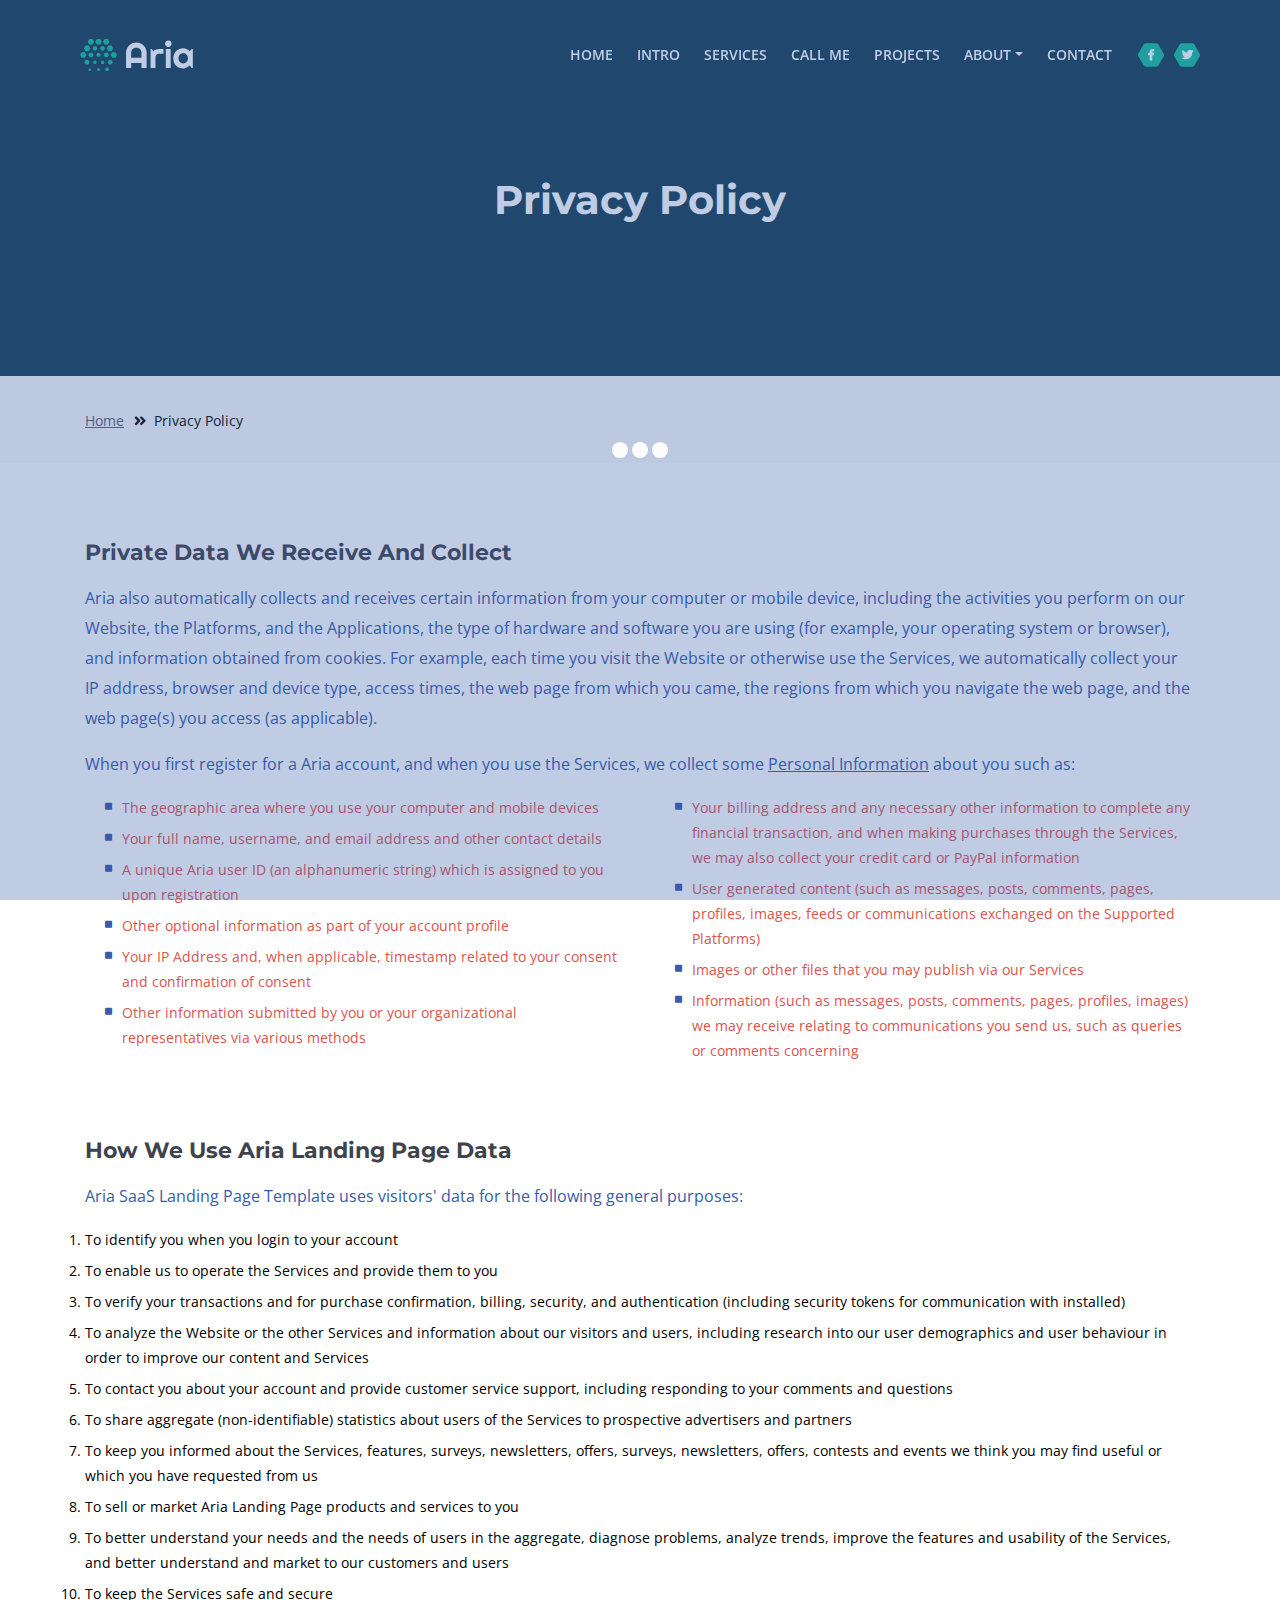
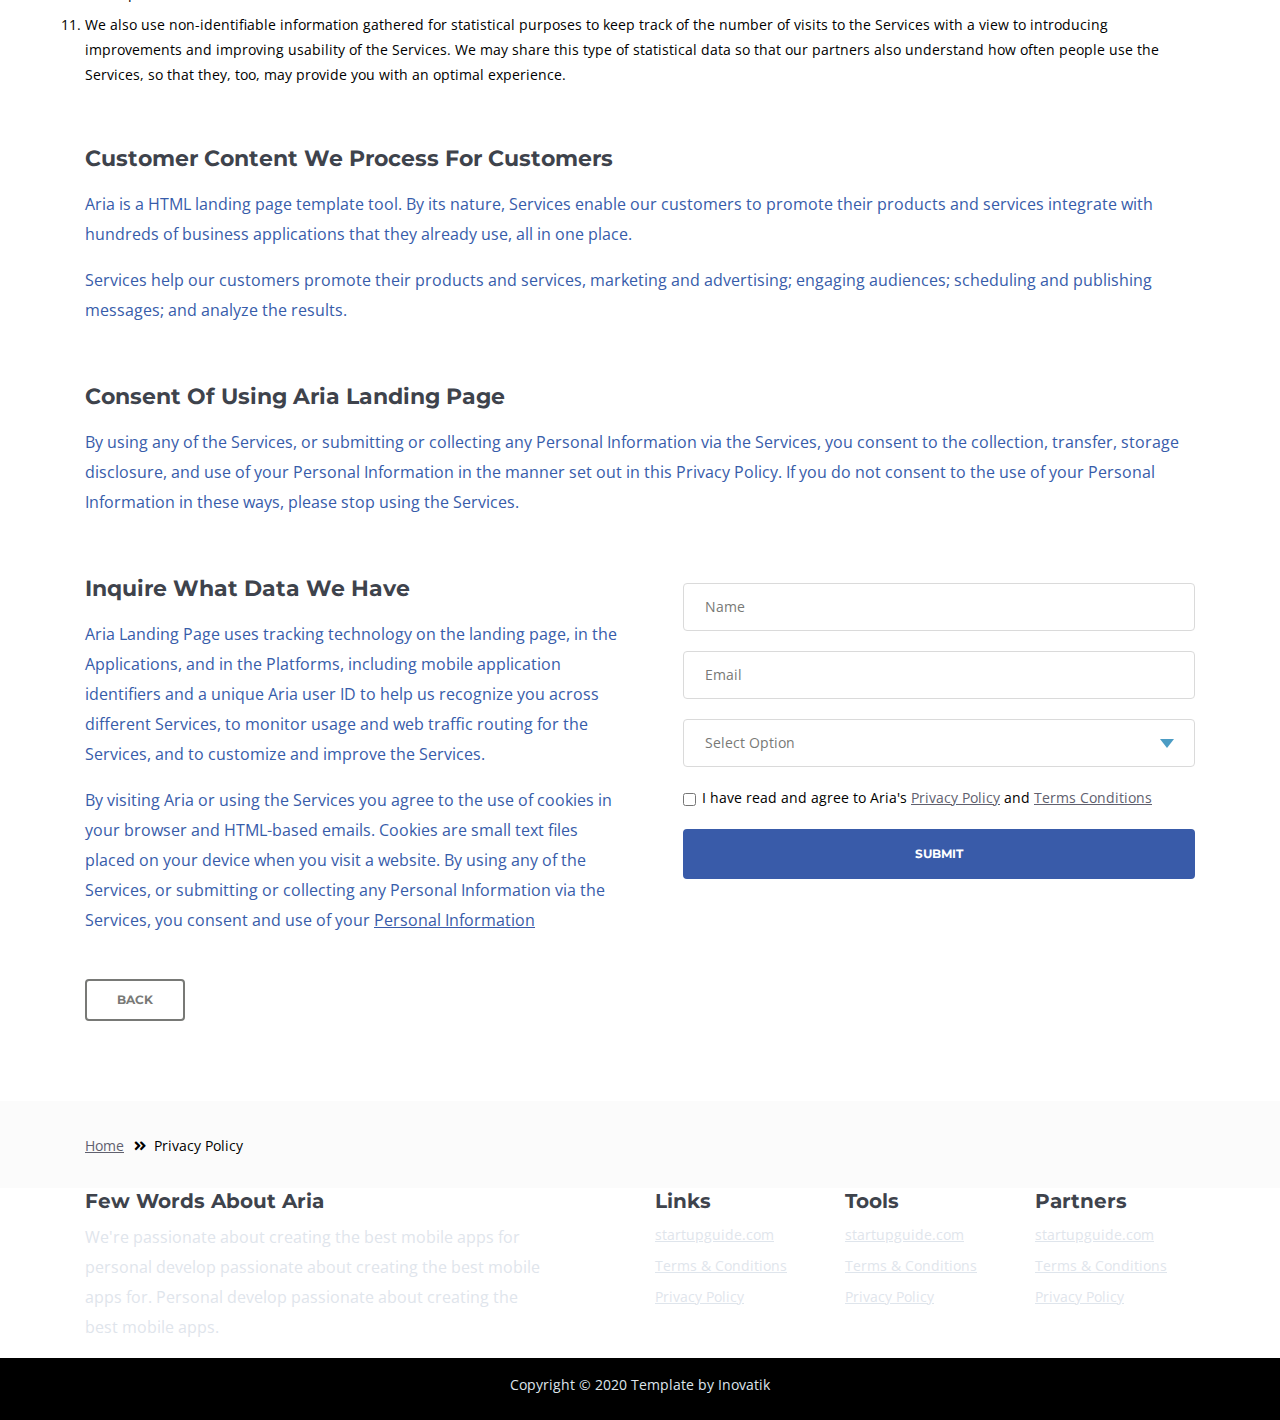
==== commit afb96973: "hekkl" ====
--- a/privacy-policy.html
+++ b/privacy-policy.html
@@ -1,393 +1,393 @@
-<!DOCTYPE html>
-<html lang="en">
-<head>
-    <meta charset="utf-8">
-    <meta name="viewport" content="width=device-width, initial-scale=1, shrink-to-fit=no">
-    
-    <!-- SEO Meta Tags -->
-    <meta name="description" content="Aria is a business focused HTML landing page template built with Bootstrap to help you create lead generation websites for companies and their services.">
-    <meta name="author" content="Inovatik">
-
-    <!-- OG Meta Tags to improve the way the post looks when you share the page on LinkedIn, Facebook, Google+ -->
-	<meta property="og:site_name" content="" /> <!-- website name -->
-	<meta property="og:site" content="" /> <!-- website link -->
-	<meta property="og:title" content=""/> <!-- title shown in the actual shared post -->
-	<meta property="og:description" content="" /> <!-- description shown in the actual shared post -->
-	<meta property="og:image" content="" /> <!-- image link, make sure it's jpg -->
-	<meta property="og:url" content="" /> <!-- where do you want your post to link to -->
-	<meta property="og:type" content="article" />
-
-    <!-- Website Title -->
-    <title>Privacy Policy - Aria - Business HTML Landing Page Template</title>
-    
-    <!-- Styles -->
-    <link href="https://fonts.googleapis.com/css?family=Montserrat:500,700&display=swap&subset=latin-ext" rel="stylesheet">
-    <link href="https://fonts.googleapis.com/css?family=Open+Sans:400,400i,600&display=swap&subset=latin-ext" rel="stylesheet">
-    <link href="css/bootstrap.css" rel="stylesheet">
-    <link href="css/fontawesome-all.css" rel="stylesheet">
-    <link href="css/swiper.css" rel="stylesheet">
-	<link href="css/magnific-popup.css" rel="stylesheet">
-    <link href="css/styles.css" rel="stylesheet">
-	
-	<!-- Favicon  -->
-    <link rel="icon" href="images/favicon.png">
-</head>
-<body data-spy="scroll" data-target=".fixed-top">
-    
-    <!-- Preloader -->
-	<div class="spinner-wrapper">
-        <div class="spinner">
-            <div class="bounce1"></div>
-            <div class="bounce2"></div>
-            <div class="bounce3"></div>
-        </div>
-    </div>
-    <!-- end of preloader -->
-    
-
-    <!-- Navbar -->
-    <nav class="navbar navbar-expand-md navbar-dark navbar-custom fixed-top">
-        <!-- Text Logo - Use this if you don't have a graphic logo -->
-        <!-- <a class="navbar-brand logo-text page-scroll" href="index.html">Aria</a> -->
-
-        <!-- Image Logo -->
-        <a class="navbar-brand logo-image" href="index.html"><img src="images/logo.svg" alt="alternative"></a>
-        
-        <!-- Mobile Menu Toggle Button -->
-        <button class="navbar-toggler" type="button" data-toggle="collapse" data-target="#navbarsExampleDefault" aria-controls="navbarsExampleDefault" aria-expanded="false" aria-label="Toggle navigation">
-            <span class="navbar-toggler-awesome fas fa-bars"></span>
-            <span class="navbar-toggler-awesome fas fa-times"></span>
-        </button>
-        <!-- end of mobile menu toggle button -->
-
-        <div class="collapse navbar-collapse" id="navbarsExampleDefault">
-            <ul class="navbar-nav ml-auto">
-                <li class="nav-item">
-                    <a class="nav-link page-scroll" href="index.html#header">HOME <span class="sr-only">(current)</span></a>
-                </li>
-                <li class="nav-item">
-                    <a class="nav-link page-scroll" href="index.html#intro">INTRO</a>
-                </li>
-                <li class="nav-item">
-                    <a class="nav-link page-scroll" href="index.html#services">SERVICES</a>
-                </li>
-                <li class="nav-item">
-                    <a class="nav-link page-scroll" href="index.html#callMe">CALL ME</a>
-                </li>
-                <li class="nav-item">
-                    <a class="nav-link page-scroll" href="index.html#projects">PROJECTS</a>
-                </li>
-
-                <!-- Dropdown Menu -->          
-                <li class="nav-item dropdown">
-                    <a class="nav-link dropdown-toggle page-scroll" href="index.html#about" id="navbarDropdown" role="button" aria-haspopup="true" aria-expanded="false">ABOUT</a>
-                    <div class="dropdown-menu" aria-labelledby="navbarDropdown">
-                        <a class="dropdown-item" href="terms-conditions.html"><span class="item-text">TERMS CONDITIONS</span></a>
-                        <div class="dropdown-items-divide-hr"></div>
-                        <a class="dropdown-item" href="privacy-policy.html"><span class="item-text">PRIVACY POLICY</span></a>
-                    </div>
-                </li>
-                <!-- end of dropdown menu -->
-
-                <li class="nav-item">
-                    <a class="nav-link page-scroll" href="index.html#contact">CONTACT</a>
-                </li>
-            </ul>
-            <span class="nav-item social-icons">
-                <span class="fa-stack">
-                    <a href="#your-link">
-                        <span class="hexagon"></span>
-                        <i class="fab fa-facebook-f fa-stack-1x"></i>
-                    </a>
-                </span>
-                <span class="fa-stack">
-                    <a href="#your-link">
-                        <span class="hexagon"></span>
-                        <i class="fab fa-twitter fa-stack-1x"></i>
-                    </a>
-                </span>
-            </span>
-        </div>
-    </nav> <!-- end of navbar -->
-    <!-- end of navbar -->
-
-
-    <!-- Header -->
-    <header id="header" class="ex-header">
-        <div class="container">
-            <div class="row">
-                <div class="col-md-12">
-                    <h1>Privacy Policy</h1>
-                </div> <!-- end of col -->
-            </div> <!-- end of row -->
-        </div> <!-- end of container -->
-    </header> <!-- end of ex-header -->
-    <!-- end of header -->
-
-
-    <!-- Breadcrumbs -->
-    <div class="ex-basic-1">
-        <div class="container">
-            <div class="row">
-                <div class="col-lg-12">
-                    <div class="breadcrumbs">
-                        <a href="index.html">Home</a><i class="fa fa-angle-double-right"></i><span>Privacy Policy</span>
-                    </div> <!-- end of breadcrumbs -->
-                </div> <!-- end of col -->
-            </div> <!-- end of row -->
-        </div> <!-- end of container -->
-    </div> <!-- end of ex-basic-1 -->
-    <!-- end of breadcrumbs -->
-
-
-    <!-- Privacy Content -->
-    <div class="ex-basic-2">
-        <div class="container">
-            <div class="row">
-                <div class="col-lg-12">
-                    <div class="text-container">
-                        <h3>Private Data We Receive And Collect</h3>
-                        <p>Aria also automatically collects and receives certain information from your computer or mobile device, including the activities you perform on our Website, the Platforms, and the Applications, the type of hardware and software you are using (for example, your operating system or browser), and information obtained from cookies. For example, each time you visit the Website or otherwise use the Services, we automatically collect your IP address, browser and device type, access times, the web page from which you came, the regions from which you navigate the web page, and the web page(s) you access (as applicable).</p>
-                        <p>When you first register for a Aria account, and when you use the Services, we collect some <a class="green" href="#your-link">Personal Information</a> about you such as:</p>
-                        <div class="row">
-                            <div class="col-md-6">
-                                <ul class="list-unstyled li-space-lg indent">
-                                    <li class="media">
-                                        <i class="fas fa-square"></i>
-                                        <div class="media-body">The geographic area where you use your computer and mobile devices</div>
-                                    </li>
-                                    <li class="media">
-                                        <i class="fas fa-square"></i>
-                                        <div class="media-body">Your full name, username, and email address and other contact details</div>
-                                    </li>
-                                    <li class="media">
-                                        <i class="fas fa-square"></i>
-                                        <div class="media-body">A unique Aria user ID (an alphanumeric string) which is assigned to you upon registration</div>
-                                    </li>
-                                    <li class="media">
-                                        <i class="fas fa-square"></i>
-                                        <div class="media-body">Other optional information as part of your account profile</div>
-                                    </li>
-                                    <li class="media">
-                                        <i class="fas fa-square"></i>
-                                        <div class="media-body">Your IP Address and, when applicable, timestamp related to your consent and confirmation of consent</div>
-                                    </li>
-                                    <li class="media">
-                                        <i class="fas fa-square"></i>
-                                        <div class="media-body">Other information submitted by you or your organizational representatives via various methods</div>
-                                    </li>
-                                </ul>
-                            </div> <!-- end of col -->
-
-                            <div class="col-md-6">
-                                <ul class="list-unstyled li-space-lg indent">
-                                    <li class="media">
-                                        <i class="fas fa-square"></i>
-                                        <div class="media-body">Your billing address and any necessary other information to complete any financial transaction, and when making purchases through the Services, we may also collect your credit card or PayPal information</div>
-                                    </li>
-                                    <li class="media">
-                                        <i class="fas fa-square"></i>
-                                        <div class="media-body">User generated content (such as messages, posts, comments, pages, profiles, images, feeds or communications exchanged on the Supported Platforms)</div>
-                                    </li>
-                                    <li class="media">
-                                        <i class="fas fa-square"></i>
-                                        <div class="media-body">Images or other files that you may publish via our Services</div>
-                                    </li>
-                                    <li class="media">
-                                        <i class="fas fa-square"></i>
-                                        <div class="media-body">Information (such as messages, posts, comments, pages, profiles, images) we may receive relating to communications you send us, such as queries or comments concerning</div>
-                                    </li>
-                                </ul>
-                            </div> <!-- end of col -->
-                        </div> <!-- end of row -->
-                    </div> <!-- end of text-container-->
-                    
-                    <div class="text-container">
-                        <h3>How We Use Aria Landing Page Data</h3>
-                        <p>Aria SaaS Landing Page Template uses visitors' data for the following general purposes:</p>
-                        <ol class="li-space-lg">
-                            <li>To identify you when you login to your account</li>
-                            <li>To enable us to operate the Services and provide them to you</li>
-                            <li>To verify your transactions and for purchase confirmation, billing, security, and authentication (including security tokens for communication with installed)</li>
-                            <li>To analyze the Website or the other Services and information about our visitors and users, including research into our user demographics and user behaviour in order to improve our content and Services</li>
-                            <li>To contact you about your account and provide customer service support, including responding to your comments and questions</li>
-                            <li>To share aggregate (non-identifiable) statistics about users of the Services to prospective advertisers and partners</li>
-                            <li>To keep you informed about the Services, features, surveys, newsletters, offers, surveys, newsletters, offers, contests and events we think you may find useful or which you have requested from us</li>
-                            <li>To sell or market Aria Landing Page products and services to you</li>
-                            <li>To better understand your needs and the needs of users in the aggregate, diagnose problems, analyze trends, improve the features and usability of the Services, and better understand and market to our customers and users</li>
-                            <li>To keep the Services safe and secure</li>
-                            <li>We also use non-identifiable information gathered for statistical purposes to keep track of the number of visits to the Services with a view to introducing improvements and improving usability of the Services. We may share this type of statistical data so that our partners also understand how often people use the Services, so that they, too, may provide you with an optimal experience.</li>
-                        </ol>
-                    </div> <!-- end of text-container -->
-
-                    <div class="text-container">
-                        <h3>Customer Content We Process For Customers</h3>
-                        <p>Aria is a HTML landing page template tool. By its nature, Services enable our customers to promote their products and services integrate with hundreds of business applications that they already use, all in one place.</p>
-                        <p>Services help our customers promote their products and services, marketing and advertising; engaging audiences; scheduling and publishing messages; and analyze the results.</p>
-                    </div> <!-- end of text container -->
-
-                    <div class="text-container">
-                        <h3>Consent Of Using Aria Landing Page</h3>
-					    <p class="mb-5">By using any of the Services, or submitting or collecting any Personal Information via the Services, you consent to the collection, transfer, storage disclosure, and use of your Personal Information in the manner set out in this Privacy Policy. If you do not consent to the use of your Personal Information in these ways, please stop using the Services.</p>
-                    </div> <!-- end of text-container -->
-                                       
-                    <div class="row">
-                        <div class="col-md-6">
-                            <div class="text-container last">
-                                <h3>Inquire What Data We Have</h3>
-                                <p>Aria Landing Page uses tracking technology on the landing page, in the Applications, and in the Platforms, including mobile application identifiers and a unique Aria user ID to help us recognize you across different Services, to monitor usage and web traffic routing for the Services, and to customize and improve the Services.</p>
-                                <p> By visiting Aria or using the Services you agree to the use of cookies in your browser and HTML-based emails. Cookies are small text files placed on your device when you visit a website. By using any of the Services, or submitting or collecting any Personal Information via the Services, you consent and use of your <a class="green" href="#your-link">Personal Information</a></p>
-                            </div> <!-- end of text container -->
-                        </div> <!-- end of col-->
-                        <div class="col-md-6">
-
-                            <!-- Privacy Form -->
-                            <div class="form-container">
-                                <form id="privacyForm" data-toggle="validator" data-focus="false">
-                                    <div class="form-group">
-                                        <input type="text" class="form-control-input" id="pname" required>
-                                        <label class="label-control" for="pname">Name</label>
-                                        <div class="help-block with-errors"></div>
-                                    </div>
-                                    <div class="form-group">
-                                        <input type="email" class="form-control-input" id="pemail" required>
-                                        <label class="label-control" for="pemail">Email</label>
-                                        <div class="help-block with-errors"></div>
-                                    </div>
-                                    <div class="form-group">
-                                        <select class="form-control-select" id="pselect" required>
-                                            <option class="select-option" value="" disabled selected>Select Option</option>
-                                            <option class="select-option" value="Delete data">Delete my data</option>
-                                            <option class="select-option" value="Show me data">Show me my data</option>
-                                        </select>
-                                        <div class="help-block with-errors"></div>
-                                    </div>
-                                    <div class="form-group checkbox">
-                                        <input type="checkbox" id="pterms" value="Agreed-to-Terms" required>I have read and agree to Aria's <a href="privacy-policy.html">Privacy Policy</a> and <a href="terms-conditions.html">Terms Conditions</a>
-                                        <div class="help-block with-errors"></div>
-                                    </div>
-                                    <div class="form-group">
-                                        <button type="submit" class="form-control-submit-button">SUBMIT</button>
-                                    </div>
-                                    <div class="form-message">
-                                        <div id="pmsgSubmit" class="h3 text-center hidden"></div>
-                                    </div>
-                                </form>
-                            </div> <!-- end of form container -->
-                            <!-- end of privacy form -->
-
-                        </div> <!-- end of col--> 
-                    </div> <!-- end of row -->
-                    <a class="btn-outline-reg back" href="index.html">BACK</a>
-                </div> <!-- end of col-->
-            </div> <!-- end of row -->
-        </div> <!-- end of container -->
-    </div> <!-- end of ex-basic-2 -->
-    <!-- end of privacy content -->
-
-
-    <!-- Breadcrumbs -->
-    <div class="ex-basic-1">
-        <div class="container">
-            <div class="row">
-                <div class="col-lg-12">
-                    <div class="breadcrumbs">
-                        <a href="index.html">Home</a><i class="fa fa-angle-double-right"></i><span>Privacy Policy</span>
-                    </div> <!-- end of breadcrumbs -->
-                </div> <!-- end of col -->
-            </div> <!-- end of row -->
-        </div> <!-- end of container -->
-    </div> <!-- end of ex-basic-1 -->
-    <!-- end of breadcrumbs -->
-
-    
-    <!-- Footer -->
-    <div class="footer">
-        <div class="container">
-            <div class="row">
-                <div class="col-md-6">
-                    <div class="text-container about">
-                        <h4>Few Words About Aria</h4>
-                        <p class="white">We're passionate about creating the best mobile apps for personal develop passionate about creating the best mobile apps for. Personal develop passionate about creating the best mobile apps.</p>
-                    </div> <!-- end of text-container -->
-                </div> <!-- end of col -->
-                <div class="col-md-2">
-                    <div class="text-container">
-                        <h4>Links</h4>
-                        <ul class="list-unstyled li-space-lg white">
-                            <li>
-                                <a class="white" href="#your-link">startupguide.com</a>
-                            </li>
-                            <li>
-                                <a class="white" href="terms-conditions.html">Terms & Conditions</a>
-                            </li>
-                            <li>
-                                <a class="white" href="privacy-policy.html">Privacy Policy</a>
-                            </li>
-                        </ul>
-                    </div> <!-- end of text-container -->
-                </div> <!-- end of col -->
-                <div class="col-md-2">
-                    <div class="text-container">
-                        <h4>Tools</h4>
-                        <ul class="list-unstyled li-space-lg">
-                            <li>
-                                <a class="white" href="#your-link">startupguide.com</a>
-                            </li>
-                            <li>
-                                <a class="white" href="terms-conditions.html">Terms & Conditions</a>
-                            </li>
-                            <li class="media">
-                                <a class="white" href="privacy-policy.html">Privacy Policy</a>
-                            </li>
-                        </ul>
-                    </div> <!-- end of text-container -->
-                </div> <!-- end of col -->
-                <div class="col-md-2">
-                    <div class="text-container">
-                        <h4>Partners</h4>
-                        <ul class="list-unstyled li-space-lg">
-                            <li>
-                                <a class="white" href="#your-link">startupguide.com</a>
-                            </li>
-                            <li>
-                                <a class="white" href="terms-conditions.html">Terms & Conditions</a>
-                            </li>
-                            <li>
-                                <a class="white" href="privacy-policy.html">Privacy Policy</a>
-                            </li>
-                        </ul>
-                    </div> <!-- end of text-container -->
-                </div> <!-- end of col -->
-            </div> <!-- end of row -->
-        </div> <!-- end of container -->
-    </div> <!-- end of footer -->  
-    <!-- end of footer -->
-
-
-    <!-- Copyright -->
-    <div class="copyright">
-        <div class="container">
-            <div class="row">
-                <div class="col-lg-12">
-                    <p class="p-small">Copyright © 2020 <a href="https://inovatik.com">Template by Inovatik</a></p>
-                </div> <!-- end of col -->
-            </div> <!-- enf of row -->
-        </div> <!-- end of container -->
-    </div> <!-- end of copyright --> 
-    <!-- end of copyright -->
-
-    
-    <!-- Scripts -->
-    <script src="js/jquery.min.js"></script> <!-- jQuery for Bootstrap's JavaScript plugins -->
-    <script src="js/popper.min.js"></script> <!-- Popper tooltip library for Bootstrap -->
-    <script src="js/bootstrap.min.js"></script> <!-- Bootstrap framework -->
-    <script src="js/jquery.easing.min.js"></script> <!-- jQuery Easing for smooth scrolling between anchors -->
-    <script src="js/swiper.min.js"></script> <!-- Swiper for image and text sliders -->
-    <script src="js/jquery.magnific-popup.js"></script> <!-- Magnific Popup for lightboxes -->
-    <script src="js/morphext.min.js"></script> <!-- Morphtext rotating text in the header -->
-    <script src="js/isotope.pkgd.min.js"></script> <!-- Isotope for filter -->
-    <script src="js/validator.min.js"></script> <!-- Validator.js - Bootstrap plugin that validates forms -->
-    <script src="js/scripts.js"></script> <!-- Custom scripts -->
-</body>
+<!DOCTYPE html>
+<html lang="en">
+<head>
+    <meta charset="utf-8">
+    <meta name="viewport" content="width=device-width, initial-scale=1, shrink-to-fit=no">
+    
+    <!-- SEO Meta Tags -->
+    <meta name="description" content="Aria is a business focused HTML landing page template built with Bootstrap to help you create lead generation websites for companies and their services.">
+    <meta name="author" content="Inovatik">
+
+    <!-- OG Meta Tags to improve the way the post looks when you share the page on LinkedIn, Facebook, Google+ -->
+	<meta property="og:site_name" content="" /> <!-- website name -->
+	<meta property="og:site" content="" /> <!-- website link -->
+	<meta property="og:title" content=""/> <!-- title shown in the actual shared post -->
+	<meta property="og:description" content="" /> <!-- description shown in the actual shared post -->
+	<meta property="og:image" content="" /> <!-- image link, make sure it's jpg -->
+	<meta property="og:url" content="" /> <!-- where do you want your post to link to -->
+	<meta property="og:type" content="article" />
+
+    <!-- Website Title -->
+    <title>Privacy Policy - Aria - Business HTML Landing Page Template</title>
+    
+    <!-- Styles -->
+    <link href="https://fonts.googleapis.com/css?family=Montserrat:500,700&display=swap&subset=latin-ext" rel="stylesheet">
+    <link href="https://fonts.googleapis.com/css?family=Open+Sans:400,400i,600&display=swap&subset=latin-ext" rel="stylesheet">
+    <link href="css/bootstrap.css" rel="stylesheet">
+    <link href="css/fontawesome-all.css" rel="stylesheet">
+    <link href="css/swiper.css" rel="stylesheet">
+	<link href="css/magnific-popup.css" rel="stylesheet">
+    <link href="css/styles.css" rel="stylesheet">
+	
+	<!-- Favicon  -->
+    <link rel="icon" href="images/favicon.png">
+</head>
+<body data-spy="scroll" data-target=".fixed-top">
+    
+    <!-- Preloader -->
+	<div class="spinner-wrapper">
+        <div class="spinner">
+            <div class="bounce1"></div>
+            <div class="bounce2"></div>
+            <div class="bounce3"></div>
+        </div>
+    </div>
+    <!-- end of preloader -->
+    
+
+    <!-- Navbar -->
+    <nav class="navbar navbar-expand-md navbar-dark navbar-custom fixed-top">
+        <!-- Text Logo - Use this if you don't have a graphic logo -->
+        <!-- <a class="navbar-brand logo-text page-scroll" href="index.html">Aria</a> -->
+
+        <!-- Image Logo -->
+        <a class="navbar-brand logo-image" href="index.html"><img src="images/logo.svg" alt="alternative"></a>
+        
+        <!-- Mobile Menu Toggle Button -->
+        <button class="navbar-toggler" type="button" data-toggle="collapse" data-target="#navbarsExampleDefault" aria-controls="navbarsExampleDefault" aria-expanded="false" aria-label="Toggle navigation">
+            <span class="navbar-toggler-awesome fas fa-bars"></span>
+            <span class="navbar-toggler-awesome fas fa-times"></span>
+        </button>
+        <!-- end of mobile menu toggle button -->
+
+        <div class="collapse navbar-collapse" id="navbarsExampleDefault">
+            <ul class="navbar-nav ml-auto">
+                <li class="nav-item">
+                    <a class="nav-link page-scroll" href="index.html#header">HOME <span class="sr-only">(current)</span></a>
+                </li>
+                <li class="nav-item">
+                    <a class="nav-link page-scroll" href="index.html#intro">INTRO</a>
+                </li>
+                <li class="nav-item">
+                    <a class="nav-link page-scroll" href="index.html#services">SERVICES</a>
+                </li>
+                <li class="nav-item">
+                    <a class="nav-link page-scroll" href="index.html#callMe">CALL ME</a>
+                </li>
+                <li class="nav-item">
+                    <a class="nav-link page-scroll" href="index.html#projects">PROJECTS</a>
+                </li>
+
+                <!-- Dropdown Menu -->          
+                <li class="nav-item dropdown">
+                    <a class="nav-link dropdown-toggle page-scroll" href="index.html#about" id="navbarDropdown" role="button" aria-haspopup="true" aria-expanded="false">ABOUT</a>
+                    <div class="dropdown-menu" aria-labelledby="navbarDropdown">
+                        <a class="dropdown-item" href="terms-conditions.html"><span class="item-text">TERMS CONDITIONS</span></a>
+                        <div class="dropdown-items-divide-hr"></div>
+                        <a class="dropdown-item" href="privacy-policy.html"><span class="item-text">PRIVACY POLICY</span></a>
+                    </div>
+                </li>
+                <!-- end of dropdown menu -->
+
+                <li class="nav-item">
+                    <a class="nav-link page-scroll" href="index.html#contact">CONTACT</a>
+                </li>
+            </ul>
+            <span class="nav-item social-icons">
+                <span class="fa-stack">
+                    <a href="#your-link">
+                        <span class="hexagon"></span>
+                        <i class="fab fa-facebook-f fa-stack-1x"></i>
+                    </a>
+                </span>
+                <span class="fa-stack">
+                    <a href="#your-link">
+                        <span class="hexagon"></span>
+                        <i class="fab fa-twitter fa-stack-1x"></i>
+                    </a>
+                </span>
+            </span>
+        </div>
+    </nav> <!-- end of navbar -->
+    <!-- end of navbar -->
+
+
+    <!-- Header -->
+    <header id="header" class="ex-header">
+        <div class="container">
+            <div class="row">
+                <div class="col-md-12">
+                    <h1>Privacy Policy</h1>
+                </div> <!-- end of col -->
+            </div> <!-- end of row -->
+        </div> <!-- end of container -->
+    </header> <!-- end of ex-header -->
+    <!-- end of header -->
+
+
+    <!-- Breadcrumbs -->
+    <div class="ex-basic-1">
+        <div class="container">
+            <div class="row">
+                <div class="col-lg-12">
+                    <div class="breadcrumbs">
+                        <a href="index.html">Home</a><i class="fa fa-angle-double-right"></i><span>Privacy Policy</span>
+                    </div> <!-- end of breadcrumbs -->
+                </div> <!-- end of col -->
+            </div> <!-- end of row -->
+        </div> <!-- end of container -->
+    </div> <!-- end of ex-basic-1 -->
+    <!-- end of breadcrumbs -->
+
+
+    <!-- Privacy Content -->
+    <div class="ex-basic-2">
+        <div class="container">
+            <div class="row">
+                <div class="col-lg-12">
+                    <div class="text-container">
+                        <h3>Private Data We Receive And Collect</h3>
+                        <p>Aria also automatically collects and receives certain information from your computer or mobile device, including the activities you perform on our Website, the Platforms, and the Applications, the type of hardware and software you are using (for example, your operating system or browser), and information obtained from cookies. For example, each time you visit the Website or otherwise use the Services, we automatically collect your IP address, browser and device type, access times, the web page from which you came, the regions from which you navigate the web page, and the web page(s) you access (as applicable).</p>
+                        <p>When you first register for a Aria account, and when you use the Services, we collect some <a class="green" href="#your-link">Personal Information</a> about you such as:</p>
+                        <div class="row">
+                            <div class="col-md-6">
+                                <ul class="list-unstyled li-space-lg indent">
+                                    <li class="media">
+                                        <i class="fas fa-square"></i>
+                                        <div class="media-body">The geographic area where you use your computer and mobile devices</div>
+                                    </li>
+                                    <li class="media">
+                                        <i class="fas fa-square"></i>
+                                        <div class="media-body">Your full name, username, and email address and other contact details</div>
+                                    </li>
+                                    <li class="media">
+                                        <i class="fas fa-square"></i>
+                                        <div class="media-body">A unique Aria user ID (an alphanumeric string) which is assigned to you upon registration</div>
+                                    </li>
+                                    <li class="media">
+                                        <i class="fas fa-square"></i>
+                                        <div class="media-body">Other optional information as part of your account profile</div>
+                                    </li>
+                                    <li class="media">
+                                        <i class="fas fa-square"></i>
+                                        <div class="media-body">Your IP Address and, when applicable, timestamp related to your consent and confirmation of consent</div>
+                                    </li>
+                                    <li class="media">
+                                        <i class="fas fa-square"></i>
+                                        <div class="media-body">Other information submitted by you or your organizational representatives via various methods</div>
+                                    </li>
+                                </ul>
+                            </div> <!-- end of col -->
+
+                            <div class="col-md-6">
+                                <ul class="list-unstyled li-space-lg indent">
+                                    <li class="media">
+                                        <i class="fas fa-square"></i>
+                                        <div class="media-body">Your billing address and any necessary other information to complete any financial transaction, and when making purchases through the Services, we may also collect your credit card or PayPal information</div>
+                                    </li>
+                                    <li class="media">
+                                        <i class="fas fa-square"></i>
+                                        <div class="media-body">User generated content (such as messages, posts, comments, pages, profiles, images, feeds or communications exchanged on the Supported Platforms)</div>
+                                    </li>
+                                    <li class="media">
+                                        <i class="fas fa-square"></i>
+                                        <div class="media-body">Images or other files that you may publish via our Services</div>
+                                    </li>
+                                    <li class="media">
+                                        <i class="fas fa-square"></i>
+                                        <div class="media-body">Information (such as messages, posts, comments, pages, profiles, images) we may receive relating to communications you send us, such as queries or comments concerning</div>
+                                    </li>
+                                </ul>
+                            </div> <!-- end of col -->
+                        </div> <!-- end of row -->
+                    </div> <!-- end of text-container-->
+                    
+                    <div class="text-container">
+                        <h3>How We Use Aria Landing Page Data</h3>
+                        <p>Aria SaaS Landing Page Template uses visitors' data for the following general purposes:</p>
+                        <ol class="li-space-lg">
+                            <li>To identify you when you login to your account</li>
+                            <li>To enable us to operate the Services and provide them to you</li>
+                            <li>To verify your transactions and for purchase confirmation, billing, security, and authentication (including security tokens for communication with installed)</li>
+                            <li>To analyze the Website or the other Services and information about our visitors and users, including research into our user demographics and user behaviour in order to improve our content and Services</li>
+                            <li>To contact you about your account and provide customer service support, including responding to your comments and questions</li>
+                            <li>To share aggregate (non-identifiable) statistics about users of the Services to prospective advertisers and partners</li>
+                            <li>To keep you informed about the Services, features, surveys, newsletters, offers, surveys, newsletters, offers, contests and events we think you may find useful or which you have requested from us</li>
+                            <li>To sell or market Aria Landing Page products and services to you</li>
+                            <li>To better understand your needs and the needs of users in the aggregate, diagnose problems, analyze trends, improve the features and usability of the Services, and better understand and market to our customers and users</li>
+                            <li>To keep the Services safe and secure</li>
+                            <li>We also use non-identifiable information gathered for statistical purposes to keep track of the number of visits to the Services with a view to introducing improvements and improving usability of the Services. We may share this type of statistical data so that our partners also understand how often people use the Services, so that they, too, may provide you with an optimal experience.</li>
+                        </ol>
+                    </div> <!-- end of text-container -->
+
+                    <div class="text-container">
+                        <h3>Customer Content We Process For Customers</h3>
+                        <p>Aria is a HTML landing page template tool. By its nature, Services enable our customers to promote their products and services integrate with hundreds of business applications that they already use, all in one place.</p>
+                        <p>Services help our customers promote their products and services, marketing and advertising; engaging audiences; scheduling and publishing messages; and analyze the results.</p>
+                    </div> <!-- end of text container -->
+
+                    <div class="text-container">
+                        <h3>Consent Of Using Aria Landing Page</h3>
+					    <p class="mb-5">By using any of the Services, or submitting or collecting any Personal Information via the Services, you consent to the collection, transfer, storage disclosure, and use of your Personal Information in the manner set out in this Privacy Policy. If you do not consent to the use of your Personal Information in these ways, please stop using the Services.</p>
+                    </div> <!-- end of text-container -->
+                                       
+                    <div class="row">
+                        <div class="col-md-6">
+                            <div class="text-container last">
+                                <h3>Inquire What Data We Have</h3>
+                                <p>Aria Landing Page uses tracking technology on the landing page, in the Applications, and in the Platforms, including mobile application identifiers and a unique Aria user ID to help us recognize you across different Services, to monitor usage and web traffic routing for the Services, and to customize and improve the Services.</p>
+                                <p> By visiting Aria or using the Services you agree to the use of cookies in your browser and HTML-based emails. Cookies are small text files placed on your device when you visit a website. By using any of the Services, or submitting or collecting any Personal Information via the Services, you consent and use of your <a class="green" href="#your-link">Personal Information</a></p>
+                            </div> <!-- end of text container -->
+                        </div> <!-- end of col-->
+                        <div class="col-md-6">
+
+                            <!-- Privacy Form -->
+                            <div class="form-container">
+                                <form id="privacyForm" data-toggle="validator" data-focus="false">
+                                    <div class="form-group">
+                                        <input type="text" class="form-control-input" id="pname" required>
+                                        <label class="label-control" for="pname">Name</label>
+                                        <div class="help-block with-errors"></div>
+                                    </div>
+                                    <div class="form-group">
+                                        <input type="email" class="form-control-input" id="pemail" required>
+                                        <label class="label-control" for="pemail">Email</label>
+                                        <div class="help-block with-errors"></div>
+                                    </div>
+                                    <div class="form-group">
+                                        <select class="form-control-select" id="pselect" required>
+                                            <option class="select-option" value="" disabled selected>Select Option</option>
+                                            <option class="select-option" value="Delete data">Delete my data</option>
+                                            <option class="select-option" value="Show me data">Show me my data</option>
+                                        </select>
+                                        <div class="help-block with-errors"></div>
+                                    </div>
+                                    <div class="form-group checkbox">
+                                        <input type="checkbox" id="pterms" value="Agreed-to-Terms" required>I have read and agree to Aria's <a href="privacy-policy.html">Privacy Policy</a> and <a href="terms-conditions.html">Terms Conditions</a>
+                                        <div class="help-block with-errors"></div>
+                                    </div>
+                                    <div class="form-group">
+                                        <button type="submit" class="form-control-submit-button">SUBMIT</button>
+                                    </div>
+                                    <div class="form-message">
+                                        <div id="pmsgSubmit" class="h3 text-center hidden"></div>
+                                    </div>
+                                </form>
+                            </div> <!-- end of form container -->
+                            <!-- end of privacy form -->
+
+                        </div> <!-- end of col--> 
+                    </div> <!-- end of row -->
+                    <a class="btn-outline-reg back" href="index.html">BACK</a>
+                </div> <!-- end of col-->
+            </div> <!-- end of row -->
+        </div> <!-- end of container -->
+    </div> <!-- end of ex-basic-2 -->
+    <!-- end of privacy content -->
+
+
+    <!-- Breadcrumbs -->
+    <div class="ex-basic-1">
+        <div class="container">
+            <div class="row">
+                <div class="col-lg-12">
+                    <div class="breadcrumbs">
+                        <a href="index.html">Home</a><i class="fa fa-angle-double-right"></i><span>Privacy Policy</span>
+                    </div> <!-- end of breadcrumbs -->
+                </div> <!-- end of col -->
+            </div> <!-- end of row -->
+        </div> <!-- end of container -->
+    </div> <!-- end of ex-basic-1 -->
+    <!-- end of breadcrumbs -->
+
+    
+    <!-- Footer -->
+    <div class="footer">
+        <div class="container">
+            <div class="row">
+                <div class="col-md-6">
+                    <div class="text-container about">
+                        <h4>Few Words About Aria</h4>
+                        <p class="white">We're passionate about creating the best mobile apps for personal develop passionate about creating the best mobile apps for. Personal develop passionate about creating the best mobile apps.</p>
+                    </div> <!-- end of text-container -->
+                </div> <!-- end of col -->
+                <div class="col-md-2">
+                    <div class="text-container">
+                        <h4>Links</h4>
+                        <ul class="list-unstyled li-space-lg white">
+                            <li>
+                                <a class="white" href="#your-link">startupguide.com</a>
+                            </li>
+                            <li>
+                                <a class="white" href="terms-conditions.html">Terms & Conditions</a>
+                            </li>
+                            <li>
+                                <a class="white" href="privacy-policy.html">Privacy Policy</a>
+                            </li>
+                        </ul>
+                    </div> <!-- end of text-container -->
+                </div> <!-- end of col -->
+                <div class="col-md-2">
+                    <div class="text-container">
+                        <h4>Tools</h4>
+                        <ul class="list-unstyled li-space-lg">
+                            <li>
+                                <a class="white" href="#your-link">startupguide.com</a>
+                            </li>
+                            <li>
+                                <a class="white" href="terms-conditions.html">Terms & Conditions</a>
+                            </li>
+                            <li class="media">
+                                <a class="white" href="privacy-policy.html">Privacy Policy</a>
+                            </li>
+                        </ul>
+                    </div> <!-- end of text-container -->
+                </div> <!-- end of col -->
+                <div class="col-md-2">
+                    <div class="text-container">
+                        <h4>Partners</h4>
+                        <ul class="list-unstyled li-space-lg">
+                            <li>
+                                <a class="white" href="#your-link">startupguide.com</a>
+                            </li>
+                            <li>
+                                <a class="white" href="terms-conditions.html">Terms & Conditions</a>
+                            </li>
+                            <li>
+                                <a class="white" href="privacy-policy.html">Privacy Policy</a>
+                            </li>
+                        </ul>
+                    </div> <!-- end of text-container -->
+                </div> <!-- end of col -->
+            </div> <!-- end of row -->
+        </div> <!-- end of container -->
+    </div> <!-- end of footer -->  
+    <!-- end of footer -->
+
+
+    <!-- Copyright -->
+    <div class="copyright">
+        <div class="container">
+            <div class="row">
+                <div class="col-lg-12">
+                    <p class="p-small">Copyright © 2020 <a href="https://inovatik.com">Template by Inovatik</a></p>
+                </div> <!-- end of col -->
+            </div> <!-- enf of row -->
+        </div> <!-- end of container -->
+    </div> <!-- end of copyright --> 
+    <!-- end of copyright -->
+
+    
+    <!-- Scripts -->
+    <script src="js/jquery.min.js"></script> <!-- jQuery for Bootstrap's JavaScript plugins -->
+    <script src="js/popper.min.js"></script> <!-- Popper tooltip library for Bootstrap -->
+    <script src="js/bootstrap.min.js"></script> <!-- Bootstrap framework -->
+    <script src="js/jquery.easing.min.js"></script> <!-- jQuery Easing for smooth scrolling between anchors -->
+    <script src="js/swiper.min.js"></script> <!-- Swiper for image and text sliders -->
+    <script src="js/jquery.magnific-popup.js"></script> <!-- Magnific Popup for lightboxes -->
+    <script src="js/morphext.min.js"></script> <!-- Morphtext rotating text in the header -->
+    <script src="js/isotope.pkgd.min.js"></script> <!-- Isotope for filter -->
+    <script src="js/validator.min.js"></script> <!-- Validator.js - Bootstrap plugin that validates forms -->
+    <script src="js/scripts.js"></script> <!-- Custom scripts -->
+</body>
 </html>--- a/css/styles.css
+++ b/css/styles.css
@@ -1,3305 +1,3307 @@
-/* Template: Aria - Business HTML Landing Page Template
-   Author: Inovatik
-   Created: Jul 2019
-   Description: Master CSS file
-*/
-
-/*****************************************
-Table Of Contents:
-
-01. General Styles
-02. Preloader
-03. Navigation
-04. Header
-05. Intro
-06. Description
-07. Services
-08. Details 1
-09. Details 2
-10. Testimonials
-11. Call Me
-12. Projects
-13. Project Lightboxes
-14. Team
-15. About
-16. Contact
-17. Footer
-18. Copyright
-19. Back To Top Button
-20. Extra Pages
-21. Media Queries
-******************************************/
-
-/*****************************************
-Colors:
-
-- Backgrounds - light gray #fbfbfb
-- Background - dark blue #153e52
-- Backgrounds navbar, footer - dark gray #113448
-- Buttons, bullets, icons - green #395BA9
-- Headings text - black #484a46
-- Body text - gray #787976
-- Body text - light gray #dfe5ec
-******************************************/
-
-
-/******************************/
-/*     01. General Styles     */
-/******************************/
-.carousel-inner > .item > img,
-.carousel-inner > .item > a > img {
-  width: 70%;
-  margin: auto;
-}
-body,
-html {
-    width: 100%;
-	height: 100%;
-}
-
-body, p {
-	color: #787976; 
-	font: 400 1rem/1.5625rem "Open Sans", sans-serif;
-}
-
-.p-large {
-	font: 400 1.125rem/1.625rem "Open Sans", sans-serif;
-}
-
-.p-small {
-	font: 400 0.875rem/1.375rem "Open Sans", sans-serif;
-}
-
-.p-heading {
-	margin-bottom: 3.5rem;
-	text-align: center;
-}
-
-.li-space-lg li {
-	margin-bottom: 0.375rem;
-}
-
-.indent {
-	padding-left: 1.25rem;
-}
-
-h1 {
-	color: #3E434C;
-	font: 700 2.5rem/3rem "Montserrat", sans-serif;
-}
-
-h2 {
-	color: #3E434C;
-	font: 700 1.75rem/2.125rem "Montserrat", sans-serif;
-}
-
-h3 {
-	color: #3E434C;
-	font: 700 1.375rem/1.75rem "Montserrat", sans-serif;
-}
-
-h4 {
-	color: #3E434C;
-	font: 700 1.25rem/1.625rem "Montserrat", sans-serif;
-}
-
-h5 {
-	color: #3E434C;
-	font: 700 1.125rem/1.5rem "Montserrat", sans-serif;
-}
-
-h6 {
-	color: #3E434C;
-	font: 700 1rem/1.375rem "Montserrat", sans-serif;
-}
-
-a {
-	color: #787976;
-	text-decoration: underline;
-}
-
-a:hover {
-	color: #787976;
-	text-decoration: underline;
-}
-
-a.green {
-	color: #395BA9;
-}
-
-a.white,
-.white {
-	color: #dfe5ec;
-}
-
-.testimonial-text {
-	font-style: italic;
-}
-
-.testimonial-author {
-	font: 700 1rem/1.375rem "Montserrat", sans-serif;
-}
-
-strong {
-	color: #3E434C;
-}
-
-.section-title {
-	color:#395BA9 ;
-	font: 500 0.8125rem/1.125rem "Montserrat", sans-serif;
-}
-
-.btn-solid-reg {
-	display: inline-block;
-	padding: 1.1875rem 1.875rem 1.1875rem 1.875rem;
-	border: 0.125rem solid #395BA9;
-	border-radius: 0.25rem;
-	background-color: #395BA9;
-	color: #fff;
-	font: 700 0.75rem/0 "Montserrat", sans-serif;
-	text-decoration: none;
-	transition: all 0.2s;
-}
-
-
-.btn-solid-reg:hover {
-	background-color: transparent;
-	color:#395BA9;
-	text-decoration: none;
-}
-
-.btn-solid-lg {
-	display: inline-block;
-	padding: 1.375rem 2.125rem 1.375rem 2.125rem;
-	border: 0.125rem solid #395BA9;
-	border-radius: 0.25rem;
-	background-color: #395BA9;
-	color: #fff;
-	font: 700 0.75rem/0 "Montserrat", sans-serif;
-	text-decoration: none;
-	transition: all 0.2s;
-}
-
-.btn-solid-lg:hover {
-	background-color: transparent;
-	color: #395BA9;
-	text-decoration: none;
-}
-
-.btn-outline-reg {
-	display: inline-block;
-	padding: 1.1875rem 1.875rem 1.1875rem 1.875rem;
-	border: 0.125rem solid #787976;
-	border-radius: 0.25rem;
-	background-color: transparent;
-	color: #787976;
-	font: 700 0.75rem/0 "Montserrat", sans-serif;
-	text-decoration: none;
-	transition: all 0.2s;
-}
-
-.btn-outline-reg:hover {
-	background-color: #787976;
-	color: #fff;
-	text-decoration: none;
-}
-
-.btn-outline-lg {
-	display: inline-block;
-	padding: 1.375rem 2.125rem 1.375rem 2.125rem;
-	border: 0.125rem solid #787976;
-	border-radius: 0.25rem;
-	background-color: transparent;
-	color: #787976;
-	font: 700 0.75rem/0 "Montserrat", sans-serif;
-	text-decoration: none;
-	transition: all 0.2s;
-}
-
-.btn-outline-lg:hover {
-	background-color: #787976;
-	color: #fff;
-	text-decoration: none;
-}
-
-.btn-outline-sm {
-	display: inline-block;
-	padding: 1rem 1.625rem 0.9375rem 1.625rem;
-	border: 0.125rem solid #787976;
-	border-radius: 0.25rem;
-	background-color: transparent;
-	color: #787976;
-	font: 700 0.75rem/0 "Montserrat", sans-serif;
-	text-decoration: none;
-	transition: all 0.2s;
-}
-
-.btn-outline-sm:hover {
-	background-color: #787976;
-	color: #fff;
-	text-decoration: none;
-}
-
-.form-group {
-	position: relative;
-	margin-bottom: 1.25rem;
-}
-
-.form-group.has-error.has-danger {
-	margin-bottom: 0.625rem;
-}
-
-.form-group.has-error.has-danger .help-block.with-errors ul {
-	margin-top: 0.375rem;
-}
-
-.label-control {
-	position: absolute;
-	top: 0.8125rem;
-	left: 1.375rem;
-	color: #787976;
-	opacity: 1;
-	font: 400 0.875rem/1.375rem "Open Sans", sans-serif;
-	cursor: text;
-	transition: all 0.2s ease;
-}
-
-/* IE10+ hack to solve lower label text position compared to the rest of the browsers */
-@media screen and (-ms-high-contrast: active), screen and (-ms-high-contrast: none) {  
-	.label-control {
-		top: 0.9375rem;
-	}
-}
-
-.form-control-input:focus + .label-control,
-.form-control-input.notEmpty + .label-control,
-.form-control-textarea:focus + .label-control,
-.form-control-textarea.notEmpty + .label-control {
-	top: 0.125rem;
-	opacity: 1;
-	font-size: 0.75rem;
-	font-weight: 500;
-}
-
-.form-control-input,
-.form-control-select {
-	display: block; /* needed for proper display of the label in Firefox, IE, Edge */
-	width: 100%;
-	padding-top: 1.25rem;
-	padding-bottom: 0.25rem;
-	padding-left: 1.3125rem;
-	border: 1px solid #dadada;
-	border-radius: 0.25rem;
-	background-color: #fff;
-	color: #787976;
-	font: 400 0.875rem/1.375rem "Open Sans", sans-serif;
-	transition: all 0.2s;
-	-webkit-appearance: none; /* removes inner shadow on form inputs on ios safari */
-}
-
-.form-control-select {
-	padding-top: 0.5rem;
-	padding-bottom: 0.5rem;
-	height: 3rem;
-}
-
-/* IE10+ hack to solve lower label text position compared to the rest of the browsers */
-@media screen and (-ms-high-contrast: active), screen and (-ms-high-contrast: none) {  
-	.form-control-input {
-		padding-top: 1.25rem;
-		padding-bottom: 0.75rem;
-		line-height: 1.75rem;
-	}
-
-	.form-control-select {
-		padding-top: 0.875rem;
-		padding-bottom: 0.75rem;
-		height: 3.125rem;
-		line-height: 2.125rem;
-	}
-}
-
-select {
-    /* you should keep these first rules in place to maintain cross-browser behavior */
-    -webkit-appearance: none;
-	-moz-appearance: none;
-	-ms-appearance: none;
-    -o-appearance: none;
-    appearance: none;
-    background-image: url('../images/down-arrow.png');
-    background-position: 96% 50%;
-    background-repeat: no-repeat;
-    outline: none;
-}
-
-select::-ms-expand {
-    display: none; /* removes the ugly default down arrow on select form field in IE11 */
-}
-
-.form-control-textarea {
-	display: block; /* used to eliminate a bottom gap difference between Chrome and IE/FF */
-	width: 100%;
-	height: 8rem; /* used instead of html rows to normalize height between Chrome and IE/FF */
-	padding-top: 1.25rem;
-	padding-left: 1.3125rem;
-	border: 1px solid #dadada;
-	border-radius: 0.25rem;
-	background-color: #fff;
-	color: #787976;
-	font: 400 1rem/1.5625rem "Open Sans", sans-serif;
-	transition: all 0.2s;
-}
-
-.form-control-input:focus,
-.form-control-select:focus,
-.form-control-textarea:focus {
-	border: 1px solid #a1a1a1;
-	outline: none; /* Removes blue border on focus */
-}
-
-.form-control-input:hover,
-.form-control-select:hover,
-.form-control-textarea:hover {
-	border: 1px solid #a1a1a1;
-}
-
-.checkbox {
-	font: 400 0.875rem/1.375rem "Open Sans", sans-serif;
-}
-
-input[type='checkbox'] {
-	vertical-align: -15%;
-	margin-right: 0.375rem;
-}
-
-/* IE10+ hack to raise checkbox field position compared to the rest of the browsers */
-@media screen and (-ms-high-contrast: active), screen and (-ms-high-contrast: none) {  
-	input[type='checkbox'] {
-		vertical-align: -9%;
-	}
-}
-
-.form-control-submit-button {
-	display: inline-block;
-	width: 100%;
-	height: 3.125rem;
-	border: 0.125rem solid #395BA9;
-	border-radius: 0.25rem;
-	background-color: #395BA9;
-	color: #fff;
-	font: 700 0.75rem/1.75rem "Montserrat", sans-serif;
-	cursor: pointer;
-	transition: all 0.2s;
-}
-
-.form-control-submit-button:hover {
-	background-color: transparent;
-	color: #395BA9;
-}
-
-/* Form Success And Error Message Formatting */
-#lmsgSubmit.h3.text-center.tada.animated,
-#cmsgSubmit.h3.text-center.tada.animated,
-#pmsgSubmit.h3.text-center.tada.animated,
-#lmsgSubmit.h3.text-center,
-#cmsgSubmit.h3.text-center,
-#pmsgSubmit.h3.text-center {
-	display: block;
-	margin-bottom: 0;
-	color: #b93636;
-	font: 400 1.125rem/1rem "Open Sans", sans-serif;
-}
-
-.help-block.with-errors .list-unstyled {
-	color: #787976;
-	font-size: 0.75rem;
-	line-height: 1.125rem;
-	text-align: left;
-}
-
-.help-block.with-errors ul {
-	margin-bottom: 0;
-}
-/* end of form success and error message formatting */
-
-/* Form Success And Error Message Animation - Animate.css */
-@-webkit-keyframes tada {
-	from {
-		-webkit-transform: scale3d(1, 1, 1);
-		-ms-transform: scale3d(1, 1, 1);
-		transform: scale3d(1, 1, 1);
-	}
-	10%, 20% {
-		-webkit-transform: scale3d(.9, .9, .9) rotate3d(0, 0, 1, -3deg);
-		-ms-transform: scale3d(.9, .9, .9) rotate3d(0, 0, 1, -3deg);
-		transform: scale3d(.9, .9, .9) rotate3d(0, 0, 1, -3deg);
-	}
-	30%, 50%, 70%, 90% {
-		-webkit-transform: scale3d(1.1, 1.1, 1.1) rotate3d(0, 0, 1, 3deg);
-		-ms-transform: scale3d(1.1, 1.1, 1.1) rotate3d(0, 0, 1, 3deg);
-		transform: scale3d(1.1, 1.1, 1.1) rotate3d(0, 0, 1, 3deg);
-	}
-	40%, 60%, 80% {
-		-webkit-transform: scale3d(1.1, 1.1, 1.1) rotate3d(0, 0, 1, -3deg);
-		-ms-transform: scale3d(1.1, 1.1, 1.1) rotate3d(0, 0, 1, -3deg);
-		transform: scale3d(1.1, 1.1, 1.1) rotate3d(0, 0, 1, -3deg);
-	}
-	to {
-		-webkit-transform: scale3d(1, 1, 1);
-		-ms-transform: scale3d(1, 1, 1);
-		transform: scale3d(1, 1, 1);
-	}
-}
-
-@keyframes tada {
-	from {
-		-webkit-transform: scale3d(1, 1, 1);
-		-ms-transform: scale3d(1, 1, 1);
-		transform: scale3d(1, 1, 1);
-	}
-	10%, 20% {
-		-webkit-transform: scale3d(.9, .9, .9) rotate3d(0, 0, 1, -3deg);
-		-ms-transform: scale3d(.9, .9, .9) rotate3d(0, 0, 1, -3deg);
-		transform: scale3d(.9, .9, .9) rotate3d(0, 0, 1, -3deg);
-	}
-	30%, 50%, 70%, 90% {
-		-webkit-transform: scale3d(1.1, 1.1, 1.1) rotate3d(0, 0, 1, 3deg);
-		-ms-transform: scale3d(1.1, 1.1, 1.1) rotate3d(0, 0, 1, 3deg);
-		transform: scale3d(1.1, 1.1, 1.1) rotate3d(0, 0, 1, 3deg);
-	}
-	40%, 60%, 80% {
-		-webkit-transform: scale3d(1.1, 1.1, 1.1) rotate3d(0, 0, 1, -3deg);
-		-ms-transform: scale3d(1.1, 1.1, 1.1) rotate3d(0, 0, 1, -3deg);
-		transform: scale3d(1.1, 1.1, 1.1) rotate3d(0, 0, 1, -3deg);
-	}
-	to {
-		-webkit-transform: scale3d(1, 1, 1);
-		-ms-transform: scale3d(1, 1, 1);
-		transform: scale3d(1, 1, 1);
-	}
-}
-
-.tada {
-	-webkit-animation-name: tada;
-	animation-name: tada;
-}
-
-.animated {
-	-webkit-animation-duration: 1s;
-	animation-duration: 1s;
-	-webkit-animation-fill-mode: both;
-	animation-fill-mode: both;
-}
-/* end of form success and error message animation - Animate.css */
-
-/* Fade-move Animation For Lightbox - Magnific Popup */
-/* at start */
-.my-mfp-slide-bottom .zoom-anim-dialog {
-	opacity: 0;
-	transition: all 0.2s ease-out;
-	-webkit-transform: translateY(-1.25rem) perspective(37.5rem) rotateX(10deg);
-	-ms-transform: translateY(-1.25rem) perspective(37.5rem) rotateX(10deg);
-	transform: translateY(-1.25rem) perspective(37.5rem) rotateX(10deg);
-}
-
-/* animate in */
-.my-mfp-slide-bottom.mfp-ready .zoom-anim-dialog {
-	opacity: 1;
-	-webkit-transform: translateY(0) perspective(37.5rem) rotateX(0); 
-	-ms-transform: translateY(0) perspective(37.5rem) rotateX(0); 
-	transform: translateY(0) perspective(37.5rem) rotateX(0); 
-}
-
-/* animate out */
-.my-mfp-slide-bottom.mfp-removing .zoom-anim-dialog {
-	opacity: 0;
-	-webkit-transform: translateY(-0.625rem) perspective(37.5rem) rotateX(10deg); 
-	-ms-transform: translateY(-0.625rem) perspective(37.5rem) rotateX(10deg); 
-	transform: translateY(-0.625rem) perspective(37.5rem) rotateX(10deg); 
-}
-
-/* dark overlay, start state */
-.my-mfp-slide-bottom.mfp-bg {
-	opacity: 0;
-	transition: opacity 0.2s ease-out;
-}
-
-/* animate in */
-.my-mfp-slide-bottom.mfp-ready.mfp-bg {
-	opacity: 0.8;
-}
-/* animate out */
-.my-mfp-slide-bottom.mfp-removing.mfp-bg {
-	opacity: 0;
-}
-/* end of fade-move animation for lightbox - magnific popup */
-
-/* Fade Animation For Image Slider - Magnific Popup */
-@-webkit-keyframes fadeIn {
-	from {
-		opacity: 0;
-	}
-	to {
-		opacity: 1;
-	}
-}
-
-@keyframes fadeIn {
-	from {
-		opacity: 0;
-	}
-	to {
-		opacity: 1;
-	}
-}
-
-.fadeIn {
-	-webkit-animation: fadeIn 0.6s;
-	animation: fadeIn 0.6s;
-}
-
-@-webkit-keyframes fadeOut {
-	from {
-		opacity: 1;
-	}
-	to {
-		opacity: 0;
-	}
-}
-
-@keyframes fadeOut {
-	from {
-		opacity: 1;
-	}
-	to {
-		opacity: 0;
-	}
-}
-
-.fadeOut {
-	-webkit-animation: fadeOut 0.8s;
-	animation: fadeOut 0.8s;
-}
-/* end of fade animation for image slider - magnific popup */
-
-
-/*************************/
-/*     02. Preloader     */
-/*************************/
-.spinner-wrapper {
-	position: fixed;
-	z-index: 999999;
-	top: 0;
-	right: 0;
-	bottom: 0;
-	left: 0;
-	background: #395BA9;
-}
-
-.spinner {
-	position: absolute;
-	top: 50%; /* centers the loading animation vertically one the screen */
-	left: 50%; /* centers the loading animation horizontally one the screen */
-	width: 3.75rem;
-	height: 1.25rem;
-	margin: -0.625rem 0 0 -1.875rem; /* is width and height divided by two */ 
-	text-align: center;
-}
-
-.spinner > div {
-	display: inline-block;
-	width: 1rem;
-	height: 1rem;
-	border-radius: 100%;
-	background-color: #fff;
-	-webkit-animation: sk-bouncedelay 1.4s infinite ease-in-out both;
-	animation: sk-bouncedelay 1.4s infinite ease-in-out both;
-}
-
-.spinner .bounce1 {
-	-webkit-animation-delay: -0.32s;
-	animation-delay: -0.32s;
-}
-
-.spinner .bounce2 {
-	-webkit-animation-delay: -0.16s;
-	animation-delay: -0.16s;
-}
-
-@-webkit-keyframes sk-bouncedelay {
-	0%, 80%, 100% { -webkit-transform: scale(0); }
-	40% { -webkit-transform: scale(1.0); }
-}
-
-@keyframes sk-bouncedelay {
-	0%, 80%, 100% { 
-		-webkit-transform: scale(0);
-		-ms-transform: scale(0);
-		transform: scale(0);
-	} 40% { 
-		-webkit-transform: scale(1.0);
-		-ms-transform: scale(1.0);
-		transform: scale(1.0);
-	}
-}
-
-
-/**************************/
-/*     03. Navigation     */
-/**************************/
-.navbar-custom {
-	padding-top: 0.375rem;
-	padding-bottom: 0.375rem;
-	background-color: #113448;
-	box-shadow: 0 0.0625rem 0.375rem 0 rgba(0, 0, 0, 0.1);
-	font: 600 0.875rem/0.875rem "Open Sans", sans-serif;
-	transition: all 0.2s;
-}
-
-.navbar-custom .navbar-brand {
-	font-size: 0;
-}
-
-.navbar-custom .navbar-brand.logo-image img {
-    width: 7.0625rem;
-	height: 2rem;
-	-webkit-backface-visibility: hidden;
-}
-
-.navbar-custom .navbar-brand.logo-text {
-	margin-top: 0.25rem;
-	margin-bottom: 0.25rem;
-	font: 700 2.25rem/1.5rem "Montserrat", sans-serif;
-	color: #fff;
-	text-decoration: none;
-}
-
-.navbar-custom .navbar-nav {
-	margin-top: 0.75rem;
-	margin-bottom: 0.5rem;
-}
-
-.navbar-custom .nav-item .nav-link {
-	padding: 0.625rem 0.75rem 0.625rem 0.75rem;
-	color: #fff;
-	text-decoration: none;
-	transition: all 0.2s ease;
-}
-
-.navbar-custom .nav-item .nav-link:hover,
-.navbar-custom .nav-item .nav-link.active {
-	color: #395BA9;
-}
-
-/* Dropdown Menu */
-.navbar-custom .dropdown:hover > .dropdown-menu {
-	display: block; /* this makes the dropdown menu stay open while hovering it */
-	min-width: auto;
-	animation: fadeDropdown 0.2s; /* required for the fade animation */
-}
-
-@keyframes fadeDropdown {
-    0% {
-        opacity: 0;
-    }
-
-    100% {
-        opacity: 1;
-    }
-}
-
-.navbar-custom .dropdown-toggle:focus { /* removes dropdown outline on focus  */
-	outline: 0;
-}
-
-.navbar-custom .dropdown-menu {
-	margin-top: 0;
-	border: none;
-	border-radius: 0.25rem;
-	background-color: #113448;
-}
-
-.navbar-custom .dropdown-item {
-	color: #fff;
-	text-decoration: none;
-}
-
-.navbar-custom .dropdown-item:hover {
-	background-color: #113448;
-}
-
-.navbar-custom .dropdown-item .item-text {
-	font: 600 0.875rem/0.875rem "Open Sans", sans-serif;
-}
-
-.navbar-custom .dropdown-item:hover .item-text {
-	color: #395BA9;
-}
-
-.navbar-custom .dropdown-items-divide-hr {
-	width: 100%;
-	height: 1px;
-	margin: 0.75rem auto 0.75rem auto;
-	border: none;
-	background-color: #b5bcc4;
-	opacity: 0.2;
-}
-/* end of dropdown menu */
-
-.navbar-custom .social-icons {
-	display: none;
-}
-
-.navbar-custom .navbar-toggler {
-	border: none;
-	color: #fff;
-	font-size: 2rem;
-}
-
-.navbar-custom button[aria-expanded='false'] .navbar-toggler-awesome.fas.fa-times{
-	display: none;
-}
-
-.navbar-custom button[aria-expanded='false'] .navbar-toggler-awesome.fas.fa-bars{
-	display: inline-block;
-}
-
-.navbar-custom button[aria-expanded='true'] .navbar-toggler-awesome.fas.fa-bars{
-	display: none;
-}
-
-.navbar-custom button[aria-expanded='true'] .navbar-toggler-awesome.fas.fa-times{
-	display: inline-block;
-	margin-right: 0.125rem;
-}
-
-
-/*********************/
-/*    04. Header     */
-/*********************/
-.header {
-	background: linear-gradient(rgba(0, 0, 0, 0.3), rgba(0, 0, 0, 0.5)), url('../images/erimos.gif') center center no-repeat;
-	background-size: cover;
-}
-
-.header .header-content {
-	padding-top: 8rem;
-	padding-bottom: 2.125rem;
-	text-align: center;
-}
-
-.header .text-container {
-	margin-bottom: 3rem;
-}
-
-.header h1 {
-	margin-bottom: 0.5rem;
-	color: #fff;
-}
-
-.header .p-large {
-	margin-bottom: 2rem;
-	color: #dfe5ec;
-}
-
-.header .btn-solid-lg {
-	margin-right: 0.5rem;
-	margin-bottom: 1.25rem;
-}
-
-
-/*********************/
-/*     05. Intro     */
-/*********************/
-.basic-1 {
-	padding-top: 6.5rem;
-	padding-bottom: 3rem;
-}
-
-.basic-1 .text-container {
-	margin-bottom: 3rem;
-}
-
-.basic-1 .section-title {
-	margin-bottom: 0.5rem;
-}
-
-.basic-1 h2 {
-	margin-bottom: 1.375rem;
-}
-
-.basic-1 .testimonial-author {
-	color: #3E434C;
-}
-
-/* Hover Animation */
-.basic-1 .image-container {
-	overflow: hidden;
-	border-radius: 0.25rem;
-}
-
-.basic-1 .image-container img {
-	margin: 0;
-	border-radius: 0.25rem;
-	transition: all 0.3s;
-}
-
-.basic-1 .image-container:hover img {
-	-moz-transform: scale(1.15);
-	-webkit-transform: scale(1.15);
-	transform: scale(1.15);
-} 
-/* end of hover animation */
-
-
-/***************************/
-/*     06. Description     */
-/***************************/
-.cards-1 {
-	padding-top: 3rem;
-	padding-bottom: 2.875rem;
-}
-
-.cards-1 .card {
-	margin-bottom: 2.5rem;
-	border: none;
-	text-align: center;
-}
-
-.cards-1 .fa-stack {
-	width: 6rem;
-	height: 6rem;
-	margin-right: auto;
-	margin-bottom: 1rem;
-	margin-left: auto;
-	line-height: 6rem;
-	text-align: left;
-}
-
-.cards-1 .fa-stack .hexagon {
-	position: absolute;
-	width: 6rem;
-	height: 6rem;
-	background: url('../images/hexagon-green.svg') center center no-repeat;
-	background-size: 6rem 6rem;
-}
-
-.cards-1 .fa-stack-1x {
-	color: #fff;
-	font-size: 2rem;
-}
-
-.cards-1 .card-body {
-	padding: 0;
-}
-
-.cards-1 .card-title {
-	margin-bottom: 0.625rem;
-}
-
-
-/************************/
-/*     07. Services     */
-/************************/
-.cards-2 {
-	padding-top: 6.625rem;	
-	padding-bottom: 1.25rem;	
-	background-color: #fbfbfb;
-}
-
-.cards-2 .section-title {
-	margin-bottom: 0.5rem;
-	text-align: center;
-}
-
-.cards-2 h2 {
-
-	text-align: center;
-}
-
-.cards-2 .card {
-	margin-bottom: 5.625rem;
-	border: none;
-	background-color: transparent;
-}
-
-.cards-2 .card-image img {
-	border-top-left-radius: 0.375rem;
-	border-top-right-radius: 0.375rem;
-}
-
-.cards-2 .card-body {
-	padding: 2.25rem 2rem 2.125rem 2rem;
-	border: 1px solid #ebe8e8;
-	border-bottom-left-radius: 0.375rem;
-	border-bottom-right-radius: 0.375rem;
-	background-color: #fff;
-}
-
-.cards-2 h3 {
-	margin-bottom: 0.75rem;
-	text-align: center;
-}
-
-.cards-2 .list-unstyled {
-	margin-bottom: 1.5rem;
-}
-
-.cards-2 .list-unstyled .fas {
-	color: #395BA9;
-	font-size: 0.5rem;
-	line-height: 1.375rem;
-}
-
-.cards-2 .list-unstyled .media-body {
-	margin-left: 0.625rem;
-}
-
-.cards-2 .price {
-	margin-bottom: 0.25rem;
-	color: #3E434C;
-	font: 700 1rem/1.5rem "Montserrat", sans-serif;
-	text-align: center;
-}
-
-.cards-2 .price span {
-	color: #395BA9;
-}
-
-.cards-2 .button-container {
-	margin-top: -1.375rem;
-	text-align: center;
-}
-
-.cards-2 .btn-solid-reg:hover {
-	background-color: #fff;
-}
-
-
-/*************************/
-/*     08. Details 1     */
-/*************************/
-.accordion .area-1 {
-	height: 27rem;
-	background: url('../images/details-1-background.jpg') center center no-repeat;
-	background-size: cover;
-}
-
-.accordion .accordion-container {
-	max-width: 90%;
-	margin-right: auto;
-	margin-left: auto;
-	padding-top: 6.375rem;
-	padding-bottom: 1.5rem;
-}
-
-.accordion h2 {
-	margin-bottom: 1.625rem;
-}
-
-.accordion .item {
-	margin-bottom: 2rem;
-}
-
-.accordion h4 {
-	margin-bottom: 0;
-}
-
-.accordion span[aria-expanded="true"] .circle-numbering,
-.accordion span[aria-expanded="false"] .circle-numbering {
-	display: inline-block;
-	width: 2.25rem;
-	height: 2.25rem;
-	margin-right: 0.875rem;
-	border: 0.125rem solid #395BA9;
-	border-radius: 50%;
-	background-color: #395BA9;
-	color: #fff;
-	font: 700 1rem/2.125rem "Montserrat", sans-serif;
-	text-align: center;
-	vertical-align: middle;
-	cursor: pointer;
-	transition: all 0.2s ease;
-}
-
-.accordion span[aria-expanded="false"] .circle-numbering {
-	border: 0.125rem solid #3E434C;
-	background-color: transparent;
-	color: #3E434C;
-}
-
-.accordion .item:hover span[aria-expanded="false"] .circle-numbering {
-	border: 0.125rem solid #395BA9;
-	color:#395BA9;
-}
-
-.accordion .accordion-title {
-	display: inline-block;
-	width: 70%;
-	margin-top: 0.125rem;
-	margin-bottom: 0.25rem;
-	color: #3E434C;
-	font: 700 1.25rem/1.75rem "Montserrat", sans-serif;
-	vertical-align: middle;
-	cursor: pointer;
-	transition: all 0.2s ease;
-}
-
-.accordion .item:hover .accordion-title {
-	color: #395BA9;
-}
-
-.accordion span[aria-expanded="true"] .accordion-title {
-	color: #395BA9;
-}
-
-.accordion .accordion-body {
-	margin-left: 3.125rem;
-}
-
-
-/*************************/
-/*     09. Details 2     */
-/*************************/
-.tabs .tabs-container {
-	max-width: 90%;
-	margin-right: auto;
-	margin-left: auto;
-	padding-top: 2rem;
-	padding-bottom: 5.75rem;
-}
-
-.tabs .nav-tabs {
-	justify-content: center;
-	margin-bottom: 1.125rem;
-	border-bottom: none;
-}
-
-.tabs .nav-link {
-	margin-right: 1.625rem;
-	margin-bottom: 0.875rem;
-	padding: 0;
-	border: none;
-	border-radius: 0.25rem;
-	color: #c1cace;
-	font: 700 1.375rem/1.375rem "Montserrat", sans-serif;
-	text-decoration: none;
-	transition: all 0.2s ease;
-}
-
-.tabs .nav-link:hover,
-.tabs .nav-link.active {
-	color: #395BA9;
-}
-
-.tabs .nav-link .fas {
-	margin-right: 0.125rem;
-	font-size: 0.875rem;
-	vertical-align: 20%;
-}
-
-.tabs #tab-1 .progress-container {
-	margin-top: 1.5rem;
-}
-
-.tabs #tab-1 .progress-container .title {
-	margin-bottom: 0.25rem;
-	color: #3E434C;
-	font: 600 0.875rem/1.25rem "Open Sans", sans-serif;
-}
-
-.tabs #tab-1 .progress {
-	height: 1.375rem;
-	margin-bottom: 1.125rem;
-	border-radius: 0.125rem;
-	background-color: #f9fafc;
-}
-
-.tabs #tab-1 .progress-bar {
-	display: block;
-	padding-left: 1.5rem;
-	border-radius: 0.125rem;
-	background: linear-gradient(to bottom right, #395BA9, #1bd1a7);
-}
-
-.tabs #tab-1 .progress-bar.first {
-	width: 100%;
-}
-
-.tabs #tab-1 .progress-bar.second {
-	width: 75%;
-}
-
-.tabs #tab-1 .progress-bar.third {
-	width: 90%;
-}
-
-.tabs #tab-2 .list-unstyled {
-	margin-top: 1.75rem;
-	margin-bottom: 0;
-	vertical-align: top;
-}
-
-.tabs #tab-2 .list-unstyled .media {
-	margin-bottom: 2rem;
-}
-
-.tabs #tab-2 .list-unstyled .media-bullet {
-	color: #395BA9;
-	font-weight: 600;
-	font-size: 2rem;
-	line-height: 2rem;
-}
-
-.tabs #tab-2 .list-unstyled .media-body {
-	margin-left: 0.875rem;
-}
-
-.tabs #tab-3 .list-unstyled .fas {
-	color:#395BA9;
-	font-size: 0.5rem;
-	line-height: 1.375rem;
-}
-
-.tabs #tab-3 .list-unstyled .media-body {
-	margin-left: 0.625rem;
-}
-
-.tabs #tab-3 .list-unstyled {
-	margin-bottom: 1.75rem;
-}
-
-.tabs .area-2 {
-	height: 27rem;
-	background: url('../images/details-2-background.jpg') center center no-repeat;
-	background-size: cover;
-}
-
-
-/****************************/
-/*     10. Testimonials     */
-/****************************/
-.slider {
-	padding-top: 6.375rem;
-	padding-bottom: 6.5rem;
-	background-color: #fbfbfb;
-}
-
-.slider h2 {
-	margin-bottom: 0.75rem;
-	text-align: center;
-}
-
-.slider .slider-container {
-	position: relative;
-}
-
-.slider .swiper-container {
-	position: static;
-	width: 90%;
-	text-align: center;
-}
-
-.slider .swiper-button-prev:focus,
-.slider .swiper-button-next:focus {
-	/* even if you can't see it chrome you can see it on mobile device */
-	outline: none;
-}
-
-.slider .swiper-button-prev {
-	left: -0.5rem;
-	background-image: url("data:image/svg+xml;charset=utf-8,%3Csvg%20xmlns%3D'http%3A%2F%2Fwww.w3.org%2F2000%2Fsvg'%20viewBox%3D'0%200%2028%2044'%3E%3Cpath%20d%3D'M0%2C22L22%2C0l2.1%2C2.1L4.2%2C22l19.9%2C19.9L22%2C44L0%2C22L0%2C22L0%2C22z'%20fill%3D'%23787976'%2F%3E%3C%2Fsvg%3E");
-	background-size: 1.125rem 1.75rem;
-}
-
-.slider .swiper-button-next {
-	right: -0.5rem;
-	background-image: url("data:image/svg+xml;charset=utf-8,%3Csvg%20xmlns%3D'http%3A%2F%2Fwww.w3.org%2F2000%2Fsvg'%20viewBox%3D'0%200%2028%2044'%3E%3Cpath%20d%3D'M27%2C22L27%2C22L5%2C44l-2.1-2.1L22.8%2C22L2.9%2C2.1L5%2C0L27%2C22L27%2C22z'%20fill%3D'%23787976'%2F%3E%3C%2Fsvg%3E");
-	background-size: 1.125rem 1.75rem;
-}
-
-.slider .card {
-	position: relative;
-	border: none;
-	background-color: transparent;
-}
-
-.slider .card-image {
-	width: 6rem;
-	height: 6rem;
-	margin-right: auto;
-	margin-bottom: 0.25rem;
-	margin-left: auto;
-	border-radius: 50%;
-}
-
-.slider .card .card-body {
-	padding-bottom: 0;
-}
-
-.slider .testimonial-text {
-	margin-bottom: 0.625rem;
-}
-
-.slider .testimonial-author {
-	color: #3E434C;
-}
-
-
-/**********************/
-/*     11. Call Me    */
-/**********************/
-.form-1 {
-	padding-top: 6.625rem;	
-	padding-bottom: 5.625rem;	
-	background-color: #153e52;
-}
-
-.form-1 .text-container {
-	margin-bottom: 4rem;
-}
-
-.form-1 .section-title {
-	margin-bottom: 0.5rem;
-}
-
-.form-1 h2 {
-	margin-bottom: 1.375rem;
-	color: #fff;
-}
-
-.form-1 .list-unstyled .fas {
-	color: #395BA9;
-	font-size: 0.5rem;
-	line-height: 1.375rem;
-}
-
-.form-1 .list-unstyled .media-body {
-	margin-left: 0.625rem;
-}
-
-.form-1 .label-control {
-	color: #fff;
-}
-
-.form-1 .form-control-input,
-.form-1 .form-control-select {
-	border: 1px solid #39728f;
-	background-color: #2a5d77;
-	color: #fff;
-}
-
-.form-1 .form-control-textarea {
-	border: 1px solid #39728f;
-	background-color: #2a5d77;
-	color: #fff;
-}
-
-.form-1 .form-control-input:focus,
-.form-1 .form-control-input:hover,
-.form-1 .form-control-select:focus,
-.form-1 .form-control-select:hover,
-.form-1 .form-control-textarea:focus,
-.form-1 .form-control-textarea:hover {
-	border: 1px solid #fff;
-}
-
-#lmsgSubmit.h3.text-center.tada.animated,
-#lmsgSubmit.h3.text-center {
-	color: #fff;
-}
-
-.form-1 .help-block.with-errors .list-unstyled {
-	color: #dfe5ec;
-}
-
-
-/************************/
-/*     12. Projects     */
-/************************/
-.filter {
-
-	padding-bottom: 7rem;
-}
-
-.filter .section-title {
-	margin-bottom: 0.5rem;
-}
-
-.filter h2,
-.filter .section-title {
-	text-align: center;
-}
-
-.filter h2 {
-	margin-bottom: 3.25rem;
-}
-
-.filter .button-group {
-	text-align: center;
-}
-
-.filter .button-group a {
-	display: inline-block;
-	margin-right: 0.1875rem;
-	margin-bottom: 0.5rem;
-	margin-left: 0.1875rem;
-	padding: 0.3125rem 1.375rem 0.25rem 1.375rem;
-	border-radius: 0.25rem;
-	background-color: #f1f4f7;
-	color: #7b7e85;
-	font: 700 0.75rem/1.25rem "Montserrat", sans-serif;
-	cursor: pointer;
-	transition: all 0.2s ease;
-}
-
-.filter .button-group a:hover {
-	background-color: #395BA9;
-	color: #fff;
-}
-
-.filter .button-group a.button.is-checked {
-	background-color: #395BA9;
-	color: #fff;
-}
-
-.filter .grid {
-	margin-top: 1.25rem;
-	border-radius: 0.375rem;
-}
-
-/* Hover Animation */
-.filter .element-item {
-	position: relative;
-	float: left;
-	overflow: hidden;
-	width: 50%;
-	background-color: #000; /* to hide 1px white margin in IE */
-}
-
-.filter .element-item img {
-	max-width: 100%;
-	margin: 0;
-	transition: all 0.3s;
-}
-
-.filter .element-item:hover img {
-	-moz-transform: scale(1.15);
-	-webkit-transform: scale(1.15);
-	transform: scale(1.15);
-} 
-/* end of hover animation */
-
-.filter .element-item .element-item-overlay { 
-	position: absolute;
-	z-index: 2;
-	top: 0;
-	left: 0;
-	width: 100%;
-	height: 100%;
-	background-color: rgba(0, 0, 0, 0.4);
-	opacity: 1;
-	text-align: center;
-	transition: all 0.3s;
-}
-
-.filter .element-item .element-item-overlay span { 
-	position: absolute;
-	z-index: 3;
-	top: 42%;
-	right: 0;
-	left: 0;
-	color: #fff;
-	font: 700 1.125rem/1.625rem "Montserrat", sans-serif;
-}
-
-
-/**********************************/
-/*     13. Project Lightboxes     */
-/**********************************/
-.lightbox-basic {
-	position: relative;
-	max-width: 62.5rem;
-	margin: 2.5rem auto;
-	padding: 1.5625rem;
-	border-radius: 0.25rem;
-	background: #fff;
-	text-align: left;
-}
-
-.lightbox-basic img {
-	margin-right: auto;
-	margin-bottom: 2rem;
-	margin-left: auto;
-	border-radius: 0.25rem;
-}
-
-.lightbox-basic .line-heading {
-	width: 3rem;
-	height: 1px;
-	margin-top: 0;
-	margin-bottom: 0.625rem;
-	margin-left: 0;
-	border: none;
-	background-color: #395BA9;
-}
-
-.lightbox-basic h6 {
-	margin-bottom: 2rem;
-}
-
-.lightbox-basic .testimonial-container {
-	margin-top: 1.75rem;
-	margin-bottom: 2.125rem;
-	padding: 1.125rem 1.5rem 1.125rem 1.5rem;
-	border-radius: 0.25rem;
-	background-color: #fbfbfb;
-}
-
-.lightbox-basic .testimonial-text {
-	margin-bottom: 0.5rem;
-}
-
-.lightbox-basic .testimonial-author {
-	margin-bottom: 0;
-}
-
-.lightbox-basic .btn-solid-reg,
-.lightbox-basic .btn-outline-reg {
-	margin-right: 0.375rem;
-	margin-bottom: 1rem;
-}
-
-.lightbox-basic a.mfp-close.as-button {
-	position: relative;
-	width: auto;
-	height: auto;
-	margin-right: 0.5rem;
-	color: #3E434C;
-	opacity: 1;
-}
-
-.lightbox-basic a.mfp-close.as-button:hover {
-	color: #f2f2f2;
-}
-
-.lightbox-basic button.mfp-close.x-button {
-	position: absolute;
-	top: -0.375rem;
-	right: -0.375rem;
-	width: 2.75rem;
-	height: 2.75rem;
-}
-
-
-/********************/
-/*     14. Team     */
-/********************/
-.basic-2 {
-
-	padding-bottom: 3.375rem;
-	background-color: #fbfbfb;
-	text-align: center;
-}
-
-.basic-2 h2 {
-	margin-bottom: 0.75rem;
-}
-
-.basic-2 .team-member {
-	display: inline-block;
-	max-width: 13rem;
-	margin-right: 1.5rem;
-	margin-bottom: 3.5rem;
-	margin-left: 1.5rem;
-}
-
-/* Hover Animation */
-.basic-2 .image-wrapper {
-	overflow: hidden;
-	margin-bottom: 1.5rem;
-}
-
-.basic-2 .image-wrapper img {
-	margin: 0;
-	transition: all 0.3s;
-}
-
-.basic-2 .image-wrapper:hover img {
-	-moz-transform: scale(1.15);
-	-webkit-transform: scale(1.15);
-	transform: scale(1.15);
-} 
-/* end of hover animation */
-
-.basic-2 .team-member .p-large {
-	margin-bottom: 0.25rem;
-}
-
-.basic-2 .team-member .job-title {
-	margin-bottom: 0.75rem;
-	color: #3E434C;
-	font: 700 1rem/1.375rem "Montserrat", sans-serif;
-}
-
-.basic-2 .fa-stack {
-	width: 1.75rem;
-	height: 1.75rem;
-	margin-right: 0.125rem;
-	margin-left: 0.125rem;
-}
-
-.basic-2 .fa-stack .hexagon {
-	position: absolute;
-	left: 0;
-	width: 1.75rem;
-	height: 1.75rem;
-	background: url('../images/hexagon-green.svg') center center no-repeat;
-	background-size: 1.75rem 1.75rem;
-	transition: all 0.2s ease;
-}
-
-.basic-2 .fa-stack:hover .hexagon {
-	background: url('../images/hexagon-white.svg') center center no-repeat;
-	background-size: 1.75rem 1.75rem;
-}
-
-.basic-2 .fa-stack-1x {
-	font-size: 0.6875rem;
-	line-height: 1.75rem;
-	color: #fff;
-	transition: all 0.2s ease;
-}
-
-.basic-2 .fa-stack:hover .fa-stack-1x {
-	color: #395BA9;
-}
-
-
-/*********************/
-/*     15. About     */
-/*********************/
-.counter {
-	/* padding-top: 6.875rem; */
-
-}
-
-.counter .image-container {
-	margin-bottom: 3rem;
-}
-
-.counter .image-container img {
-	border-radius: 0.25rem;
-}
-
-.counter .section-title {
-	margin-bottom: 0.5rem;
-}
-
-.counter h2 {
-	margin-bottom: 1.375rem;
-}
-
-.counter .list-unstyled {
-	margin-bottom: 1.5rem;
-}
-
-.counter .list-unstyled .fas {
-	color: #395BA9;
-	font-size: 0.5rem;
-	line-height: 1.375rem;
-}
-
-.counter .list-unstyled .media-body {
-	margin-left: 0.625rem;
-}
-
-.counter #counter {
-	text-align: center;
-}
-
-.counter #counter .cell {
-	display: inline-block;
-	width: 9.5rem;
-	margin-bottom: 0.75rem;
-}
-
-.counter #counter .counter-value {
-	display: inline-block;
-	margin-bottom: 0.125rem;
-	color: #395BA9;
-	font: 700 2.875rem/3.25rem "Montserrat", sans-serif;
-	vertical-align: middle;
-}
-
-.counter #counter .counter-info {
-	display: inline-block;
-	margin-left: 0.5rem;
-	font-size: 0.875rem;
-	line-height: 1.25rem;
-	vertical-align: middle;
-}
-
-
-/***********************/
-/*     16. Contact     */
-/***********************/
-.form-2 {
-	padding-top: 6.625rem;
-	padding-bottom: 5.625rem;
-	background-color: #fbfbfb;
-}
-
-.form-2 .text-container {
-	margin-bottom: 3rem;
-}
-
-.form-2 .section-title {
-	margin-bottom: 0.5rem;
- }
-
-.form-2 h2 {
-	margin-bottom: 1.375rem;
-}
-
-.form-2 .list-unstyled {
-	margin-bottom: 2.25rem;
-	font-size: 1rem;
-	line-height: 1.625rem;
-}
-
-.form-2 .list-unstyled .fas,
-.form-2 .list-unstyled .fab {
-	margin-right: 0.5rem;
-	font-size: 0.875rem;
-	color:#395BA9;
-}
-
-.form-2 .list-unstyled .fa-phone {
-	vertical-align: 3%;
-}
-
-.form-2 h3 {
-	margin-bottom: 1rem;
-}
-
-.form-2 .fa-stack {
-	margin-right: 0.25rem;
-	margin-bottom: 0.75rem;
-	margin-left: 0.125rem;
-	width: 3.25rem;
-	height: 3.25rem;
-}
-
-.form-2 .fa-stack .hexagon {
-	position: absolute;
-	width: 3.25rem;
-	height: 3.25rem;
-	background: url('../images/hexagon-green.svg') center center no-repeat;
-	background-size: 3.25rem 3.25rem;
-	transition: all 0.2s ease;
-}
-
-.form-2 .fa-stack:hover .hexagon {
-	background: url('../images/hexagon-white.svg') center center no-repeat;
-	background-size: 3.25rem 3.25rem;
-}
-
-.form-2 .fa-stack-1x {
-	font-size: 1.5rem;
-	line-height: 3.25rem;
-	color: #fff;
-	transition: all 0.2s ease;
-}
-
-.form-2 .fa-stack:hover .fa-stack-1x {
-	color:#395BA9;
-}
-
-
-/**********************/
-/*     17. Footer     */
-/**********************/
-#footer-Content {
-	padding-top: 130px;
-	background: #6d8fda;
-	background: linear-gradient(5deg, #8eabeb 40%, #1668ff 100%) }
-	#footer-Content .footer-logo img {
-	  padding-top: 70px; }
-	#footer-Content .form-control:focus {
-	  outline: none;
-	  box-shadow: none;
-	  background: #e5fff3; }
-	#footer-Content .copyright {
-	  margin-top: 125px;
-	  border-top: 1px solid #000000;
-	  padding-top: 30px;
-	  padding-bottom: 30px; }
-	  #footer-Content .copyright p {
-		color: #3E434B;
-		font-size: 18px; }
-	  #footer-Content .copyright a {
-		color: #ddd; }
-	#footer-Content .widget p {
-	  color: #000;
-	  font-size: 16px;
-	  line-height: 32px; }
-	#footer-Content .widget .subscribe-area {
-	  position: relative;
-	  height: 40px;
-	  margin-top: 18px; }
-	  #footer-Content .widget .subscribe-area input[type=email] {
-		background: #24153c;
-		border: 1px solid #fff;
-		color: #e2e2e2;
-		font-size: 14px;
-		font-style: italic;
-		height: 38px; }
-	  #footer-Content .widget .subscribe-area span i {
-		position: absolute;
-		right: 0;
-		width: 60px;
-		height: 38px;
-		color: #fff;
-		top: 0;
-		background: #395BA9;
-		display: block;
-		padding: 9px 20px;
-		font-size: 18px;
-		border-radius: 0px 4px 4px 0px; }
-	#footer-Content h3.block-title {
-	  color: #000;
-	  font-size: 20px;
-	  font-weight: 600;
-	  margin-bottom: 30px; }
-	#footer-Content ul.menu li a {
-	  color: #000;
-	  font-size: 16px;
-	  font-weight: 400;
-	  line-height: 32px;
-	  -webkit-transition: all 300ms;
-	  -o-transition: all 300ms;
-	  transition: all 300ms; }
-	  #footer-Content ul.menu li a:hover {
-		color: #000;
-		padding-left: 5px;
-		-webkit-transition: all 300ms;
-		-o-transition: all 300ms;
-		transition: all 300ms; }
-  
-/* ==========================================================================
-   Blog section
-   ========================================================================== */
-.blog-hero-area {
-	background: url(../img/hero-area.jpg) no-repeat;
-	background-size: auto;
-	background-size: cover;
-	color: #fff;
-	overflow: hidden;
-	position: relative; }
-  
-  .blog-hero-area .contents {
-	padding: 160px 0 140px; }
-  
-  #blog {
-	background: #f9f9f9; }
-	#blog .blog-item-wrapper {
-	  border: 1px solid #ddd;
-	  background-color: #fff;
-	  -moz-transition: all .8s ease;
-	  -webkit-transition: all .8s ease;
-	  transition: all .8s ease; }
-	  #blog .blog-item-wrapper:hover {
-		box-shadow: 0px 0px 25px 0px rgba(95, 95, 95, 0.24);
-		-moz-transition: all .8s ease;
-		-webkit-transition: all .8s ease;
-		transition: all .8s ease;
-		border-color: #3E434B; }
-	  #blog .blog-item-wrapper:hover h3 a {
-		color:#3E434B; }
-	  #blog .blog-item-wrapper .blog-item-text {
-		padding: 26px 30px 30px 30px; }
-	  #blog .blog-item-wrapper h3 {
-		font-size: 20px;
-		font-weight: 600;
-		line-height: 28px;
-		margin-bottom: 12px; }
-	  #blog .blog-item-wrapper h3 a {
-		color: #151948; }
-	  #blog .blog-item-wrapper p {
-		font-size: 15px;
-		line-height: 23px;
-		margin-bottom: 20px; }
-	  #blog .blog-item-wrapper a.read-more {
-		color: #3E434B;
-		font-size: 14px;
-		text-transform: uppercase;
-		font-weight: 500;
-		position: relative; }
-	  #blog .blog-item-wrapper a.read-more i {
-		color: #3E434B;
-		font-size: 10px;
-		position: absolute;
-		top: 3px; }
-	  #blog .blog-item-wrapper .author {
-		border-top: 1px solid #ddd;
-		padding: 18px 30px 35px 30px; }
-	  #blog .blog-item-wrapper span.name a {
-		color: #5e629c;
-		font-size: 14px; }
-	  #blog .blog-item-wrapper span.name i {
-		color: #3E434B;
-		margin-right: 5px; }
-	  #blog .blog-item-wrapper span.date a {
-		color: #5e629c;
-		font-size: 14px; }
-	  #blog .blog-item-wrapper span.date i {
-		color: #3E434B;
-		margin-right: 5px; }
-  
-  /* ==========================================================================
-	 Blog index2 version
-	 ========================================================================== */
-  #blog2 {
-	background: #fff; }
-	#blog2 .blog-item-wrapper {
-	  border: 1px solid #ddd;
-	  background-color: #fff;
-	  -moz-transition: all .8s ease;
-	  -webkit-transition: all .8s ease;
-	  transition: all .8s ease; }
-	  #blog2 .blog-item-wrapper:hover {
-		box-shadow: 0px 0px 25px 0px rgba(95, 95, 95, 0.24);
-		-moz-transition: all .8s ease;
-		-webkit-transition: all .8s ease;
-		transition: all .8s ease;
-		border-color: #ff704f; }
-	  #blog2 .blog-item-wrapper:hover h3 a {
-		color: #ff704f; }
-	  #blog2 .blog-item-wrapper .blog-item-text {
-		padding: 26px 30px 30px 30px; }
-	  #blog2 .blog-item-wrapper h3 {
-		font-size: 20px;
-		font-weight: 600;
-		line-height: 28px;
-		margin-bottom: 12px; }
-	  #blog2 .blog-item-wrapper h3 a {
-		color: #151948; }
-	  #blog2 .blog-item-wrapper p {
-		font-size: 15px;
-		line-height: 23px;
-		margin-bottom: 20px; }
-	  #blog2 .blog-item-wrapper a.read-more {
-		color: #ff704f;
-		font-size: 14px;
-		text-transform: uppercase;
-		font-weight: 500;
-		position: relative; }
-	  #blog2 .blog-item-wrapper a.read-more i {
-		color: #ff704f;
-		font-size: 10px;
-		position: absolute;
-		top: 3px; }
-	  #blog2 .blog-item-wrapper .author {
-		border-top: 1px solid #ddd;
-		padding: 18px 30px 35px 30px; }
-	  #blog2 .blog-item-wrapper span.name a {
-		color: #5e629c;
-		font-size: 14px; }
-	  #blog2 .blog-item-wrapper span.name i {
-		color: #ff704f;
-		margin-right: 5px; }
-	  #blog2 .blog-item-wrapper span.date a {
-		color: #5e629c;
-		font-size: 14px; }
-	  #blog2 .blog-item-wrapper span.date i {
-		color: #ff704f;
-		margin-right: 5px; }
-  
-  /* ==========================================================================
-	 Blog single post section
-	 ========================================================================== */
-  .blog-hero-area .contents h2 {
-	color: #fff;
-	font-size: 52px;
-	font-weight: 300;
-	margin-bottom: 25px; }
-  
-  #blog .blog-item-wrapper {
-	-webkit-transition: transform .2s linear, -webkit-box-shadow .2s linear;
-	-moz-transition: transform .2s linear, -moz-box-shadow .2s linear;
-	transition: transform .2s linear, box-shadow .2s linear; }
-  
-  #blog .blog-item-wrapper:hover {
-	box-shadow: 0 10px 50px 0 rgba(84, 110, 122, 0.35);
-	-webkit-transform: translateY(-5px);
-	transform: translateY(-5px); }
-  
-  #blog-single {
-	padding: 80px 0;
-	background: #ecf0f1; }
-  
-  #blog-single .blog-post {
-	background: #fff;
-	overflow: hidden;
-	margin-bottom: 40px; }
-  
-  #blog-single .blog-post .post-thumb img {
-	width: 100%; }
-  
-  #blog-single .blog-post .post-content {
-	padding: 30px; }
-  
-  #blog-single .blog-post .post-content h3 {
-	font-size: 30px;
-	padding-bottom: 10px; }
-  
-  #blog-single .blog-comment {
-	background: #fff;
-	padding: 50px 30px;
-	margin-top: 30px;
-	overflow: hidden; }
-  
-  #blog-single .blog-comment h4 {
-	font-size: 24px;
-	margin-bottom: 30px; }
-  
-  #blog-single .blog-comment .comment-list {
-	list-style: none;
-	margin: 0;
-	padding: 0;
-	margin-bottom: 50px; }
-  
-  #blog-single .blog-comment .comment-list .the-comment {
-	border-bottom: 1px solid #e7e6e6;
-	padding-bottom: 25px;
-	margin-bottom: 25px; }
-  
-  #blog-single .blog-comment .comment-list .children {
-	padding-left: 40px; }
-  
-  #blog-single .blog-comment .avatar {
-	float: left;
-	margin-right: 15px;
-	padding: 5px;
-	border-radius: 3px;
-	background: #fff;
-	border: 1px dashed #346afe; }
-  
-  #blog-single .blog-comment .comment-author {
-	margin-bottom: 10px; }
-  
-  #blog-single .blog-comment .meta {
-	margin-bottom: 10px;
-	color: #999; }
-  
-  .blog-hero-area .post-meta {
-	color: #fff;
-	margin-top: 15px;
-	margin-bottom: 15px; }
-  
-  .blog-hero-area .post-meta ul li {
-	display: inline-block;
-	margin-right: 8px;
-	margin-left: 8px; }
-  
-  .blog-hero-area .post-meta ul li i {
-	margin-right: 5px; }
-  
-  .blog-hero-area .post-meta ul li a {
-	color: #fff; }
-  
-  .blog-hero-area .post-meta ul li a:hover {
-	color: #ff704f; }
-  
-  #blog-single .form-control {
-	width: 100%;
-	margin-bottom: 20px;
-	padding: 15px 30px;
-	font-size: 14px;
-	border-radius: 30px;
-	border: 1px solid transparent;
-	background: #f5f5f5;
-	-webkit-transition: all .3s;
-	-moz-transition: all .3s;
-	transition: all .3s; }
-  
-  #blog-single .btn-common {
-	background-color: #ff704f;
-	position: relative;
-	z-index: 1;
-	box-shadow: 0px 8px 9px 0px rgba(96, 94, 94, 0.17);
-	width: 160px;
-	height: 50px;
-	padding: 14px 15px; }
-  
-  #blog-single .form-control:focus {
-	border: 1px solid #ff704f;
-	outline: none;
-	box-shadow: none; }
-  
-  #subscribe .form-control {
-	width: 100%;
-	margin-bottom: 20px;
-	padding: 15px 30px;
-	font-size: 14px;
-	border-radius: 30px;
-	border: 1px solid transparent;
-	background: #f5f5f5;
-	-webkit-transition: all .3s;
-	-moz-transition: all .3s;
-	transition: all .3s; }
-  
-  .btn.disabled,
-  .btn:disabled {
-	opacity: 1; }
-  
-  #blog-single textarea {
-	border-radius: 4px !important; }
-  
-  .text-danger {
-	font-size: 14px;
-	margin-top: 10px; }
-  
-  .list-unstyled li {
-	color: #d9534f; }
-
-/*************************/
-/*     18. Copyright     */
-/*************************/
-.copyright {
-	padding-top: 1rem;
-	padding-bottom: 0.5rem;
-	background-color: #000000;
-	text-align: center;
-}
-
-.copyright p,
-.copyright a {
-	color: #dfe5ec;
-	text-decoration: none;
-}
-
-
-/**********************************/
-/*     19. Back To Top Button     */
-/**********************************/
-a.back-to-top {
-	position: fixed;
-	z-index: 999;
-	right: 0.75rem;
-	bottom: 0.75rem;
-	display: none;
-	width: 2.625rem;
-	height: 2.625rem;
-	border-radius: 1.875rem;
-	background: #395BA9 url("../images/up-arrow.png") no-repeat center 47%;
-	background-size: 1.125rem 1.125rem;
-	text-indent: -9999px;
-}
-
-a:hover.back-to-top {
-	background-color: #13aa87; 
-}
-
-
-/***************************/
-/*     20. Extra Pages     */
-/***************************/
-.ex-header {
-	padding-top: 8rem;
-	padding-bottom: 5rem;
-	background-color: #153e52;
-	text-align: center;
-}
-
-.ex-header h1 {
-	color: #fff;
-}
-
-.ex-basic-1 {
-	padding-top: 2rem;
-	padding-bottom: 0.875rem;
-	background-color: #fbfbfb;
-}
-
-.ex-basic-1 .breadcrumbs {
-	margin-bottom: 1rem;
-}
-
-.ex-basic-1 .breadcrumbs .fa {
-	margin-right: 0.5rem;
-	margin-left: 0.625rem;
-}
-
-.ex-basic-2 {
-	padding-top: 4.75rem;
-	padding-bottom: 4rem;
-}
-
-.ex-basic-2 h3 {
-	margin-bottom: 1rem;
-}
-
-.ex-basic-2 .text-container {
-	margin-bottom: 3.625rem;
-}
-
-.ex-basic-2 .text-container.last {
-	margin-bottom: 0;
-}
-
-.ex-basic-2 .list-unstyled .fas {
-	color:#395BA9;
-	font-size: 0.5rem;
-	line-height: 1.375rem;
-}
-
-.ex-basic-2 .list-unstyled .media-body {
-	margin-left: 0.625rem;
-}
-
-.ex-basic-2 .form-container {
-	margin-top: 2.5rem;
-}
-
-.ex-basic-2 .btn-outline-reg {
-	margin-top: 1.75rem;
-}
-
-
-/*****************************/
-/*     21. Media Queries     */
-/*****************************/	
-/* Min-width width 768px */
-@media (min-width: 768px) {
-	
-	/* General Styles */
-	.p-heading {
-		width: 85%;
-		margin-right: auto;
-		margin-left: auto;
-	}
-	/* end of general styles */
-
-
-	/* Navigation */
-	.navbar-custom {
-		padding: 2.125rem 1.5rem 2.125rem 2rem;
-		box-shadow: none;
-        background: transparent;
-	}
-	
-	.navbar-custom .navbar-brand.logo-text {
-		color: #fff;
-	}
-
-	.navbar-custom .navbar-nav {
-		margin-top: 0;
-		margin-bottom: 0;
-	}
-
-	.navbar-custom .nav-item .nav-link {
-		padding: 0.25rem 0.75rem 0.25rem 0.75rem;
-	}
-	
-	.navbar-custom .nav-item .nav-link:hover,
-	.navbar-custom .nav-item .nav-link.active {
-		color: #3413ec;
-	}
-
-	.navbar-custom.top-nav-collapse {
-        padding: 0.375rem 1.5rem 0.375rem 2rem;
-		box-shadow: 0 0.0625rem 0.375rem 0 rgba(0, 0, 0, 0.1);
-		background-color: #ffffff;
-	}
-
-	.navbar-custom.top-nav-collapse .navbar-brand.logo-text {
-		color: #395BA9;
-	}
-
-	.navbar-custom.top-nav-collapse .nav-item .nav-link {
-		color: #395BA9;
-	}
-	
-	.navbar-custom.top-nav-collapse .nav-item .nav-link:hover,
-	.navbar-custom.top-nav-collapse .nav-item .nav-link.active {
-		color: #44063a;
-	}
-
-	.navbar-custom .dropdown-menu {
-		padding-top: 1rem;
-		padding-bottom: 1rem;
-		border-top: 0.75rem solid rgba(0, 0, 0, 0);
-		border-radius: 0.25rem;
-		box-shadow: 0 0.25rem 0.375rem 0 rgba(0, 0, 0, 0.03);
-	}
-	
-	.navbar-custom.top-nav-collapse .dropdown-menu {
-		border-top: 0.125rem solid rgba(0, 0, 0, 0);
-	}
-
-	.navbar-custom .dropdown-item {
-		padding-top: 0.25rem;
-		padding-bottom: 0.25rem;
-	}
-
-	.navbar-custom .dropdown-items-divide-hr {
-		width: 84%;
-	}
-	/* end of navigation */
-
-
-	/* Header */
-	.header .header-content {
-		padding-top: 13rem;
-		padding-bottom: 7.5rem;
-	}
-
-	.header h1 {
-		font: 700 3.5rem/4rem "Montserrat", sans-serif;
-	}
-	/* end of header */
-
-
-	/* Details 1 */
-	.accordion .accordion-container {
-		max-width: 70%;
-	}
-	/* end of details 1 */
-
-
-	/* Details 2 */
-	.tabs .tabs-container {
-		max-width: 70%;
-	}
-
-	.tabs #tab-2 .list-unstyled {
-		display: inline-block;
-		width: 45%;
-		margin-top: 0;
-	}
-	
-	.tabs #tab-2 .list-unstyled.first {
-		margin-right: 2rem;
-	}
-	/* end of details 2 */
-
-
-	/* Testimonials */
-	.slider .swiper-button-prev {
-		left: 1rem;
-		width: 1.375rem;
-		background-size: 1.375rem 2.125rem;
-	}
-	
-	.slider .swiper-button-next {
-		right: 1rem;
-		width: 1.375rem;
-		background-size: 1.375rem 2.125rem;
-	}
-	/* end of testimonials */
-
-
-	/* Projects */
-	.filter .element-item { 
-		width: 25%; 
-	}
-	
-	.filter .element-item .element-item-overlay { 
-		opacity: 0;
-		transition: opacity 0.3s ease;
-	}
-
-	.filter .element-item:hover .element-item-overlay {
-		opacity: 1;
-	}
-	/* end of projects */
-
-
-	/* About */
-	.counter #counter {
-		text-align: left;
-	}
-
-	.counter #counter .cell {
-	}
-	/* end of about */
-
-
-	/* Contact */
-	.form-2 .list-unstyled li {
-		display: inline-block;
-		margin-right: 1rem;
-	}
-
-	.form-2 .list-unstyled .address {
-		display: block;
-	}
-	/* end of contact */
-
-
-	/* Extra Pages */
-	.ex-header {
-		padding-top: 11rem;
-		padding-bottom: 9rem;
-	}
-
-	.ex-basic-2 .form-container {
-		margin-top: 0.5rem;
-	}
-	/* end of extra pages */
-}
-/* end of min-width width 768px */
-
-
-/* Min-width width 992px */
-@media (min-width: 992px) {
-	
-	/* General Styles */
-	.p-heading {
-		width: 65%;
-	}
-	/* end of general styles */
-
-
-	/* Navigation */
-	.navbar-custom .social-icons {
-		display: block;
-		margin-left: 0.5rem;
-	}
-
-	.navbar-custom .fa-stack {
-		margin-left: 0.375rem;
-		font-size: 0.8125rem;
-	}
-
-	.navbar-custom .fa-stack .hexagon {
-		width: 1.625rem;
-		height: 1.625rem;
-		position: absolute;
-		background: url('../images/hexagon-green.svg') center center no-repeat;
-		background-size: 1.625rem 1.625rem;
-		transition: all 0.2s ease;
-	}
-
-	.navbar-custom .fa-stack:hover .hexagon {
-		background: url('../images/hexagon-white.svg') center center no-repeat;
-		background-size: 1.625rem 1.625rem;
-	}
-	
-	.navbar-custom .fa-stack-1x {
-		font-size: 0.6875rem;
-		line-height: 1.625rem;
-		color: #fff;
-		transition: all 0.2s ease;
-	}
-
-	.navbar-custom .fa-stack:hover .fa-stack-1x {
-		color: #395BA9;
-	}
-	/* end of navigation */
-
-
-	/* Header */
-	.header .header-content {
-		padding-top: 14rem;
-		padding-bottom: 15rem;
-	}
-
-	.header .text-container {
-		margin-top: 6.5rem;
-	}
-	/* end of header */
-
-
-	/* Intro */
-	.basic-1 {
-		padding-top: 6.875rem;
-	}
-
-	.basic-1 .text-container {
-		margin-bottom: 0;
-	}
-	/* end of intro */
-
-
-	/* Description */
-	.cards-1 .card {
-		display: inline-block;
-		max-width: 17.5rem;
-		text-align: left;
-		vertical-align: top;
-	}
-	
-	.cards-1 div.card:nth-child(3n+2) {
-		margin-right: 2.5rem;
-		margin-left: 2.5rem;
-	}
-	/* end of description */
-
-
-	/* Services */
-	.cards-2 .card {
-		max-width: 100%;
-		display: inline-block;
-		vertical-align: top;
-	}
-
-	.cards-2 .col-lg-12 div.card:nth-child(3n+2) {
-		margin-right: 1.25rem;
-		margin-left: 1.25rem;
-	}
-	/* end of services */
-
-
-	/* Details 1 */
-	.accordion {
-		height: 34.625rem;
-	}
-	
-	.accordion .area-1 {
-		width: 50%;
-		height: 100%;
-		display: inline-block;
-	}
-	
-	.accordion .area-2 {
-		width: 50%;
-		height: 100%;
-		display: inline-block;
-		vertical-align: top;
-	}
-	
-	.accordion .accordion-container {
-		max-width: 88%;
-		margin-left: 2rem;
-		padding-bottom: 0;
-	}
-
-	.accordion .accordion-title {
-		width: 85%;
-	}
-	/* end of details 1 */
-
-
-	/* Details 2 */
-	.tabs {
-		height: 36.125rem;
-	}
-
-	.tabs .area-1 {
-		width: 50%;
-		height: 100%;
-		display: inline-block;
-		vertical-align: top;
-	}
-
-	.tabs .area-2 {
-		width: 50%;
-		height: 100%;
-		display: inline-block;
-	}
-
-	.tabs .tabs-container {
-		max-width: 88%;
-		margin-left: 2rem;
-		padding-top: 6.75rem;
-		padding-bottom: 0;
-	}
-
-	.tabs .nav-tabs {
-		justify-content: flex-start;
-	}
-	/* end of details 2 */
-
-
-	/* Call Me */
-	.form-1 {
-		padding-top: 7rem;	
-	}
-
-	.form-1 .text-container {
-		margin-bottom: 0;
-	}
-	/* end of call me */
-
-
-	/* Project Lightboxes */
-	.lightbox-basic img {
-		margin-bottom: 0;
-	}
-	
-	.lightbox-basic h3 {
-		margin-top: 0.375rem;
-	}
-
-	.lightbox-basic .btn-solid-reg,
-	.lightbox-basic .btn-outline-reg {
-		margin-bottom: 0;
-	}
-	/* end of project lightboxes */
-
-
-	/* Team */
-	.basic-2 .team-member {
-		width: 12.75rem;
-		max-width: 100%;
-		margin-right: 0.75rem;
-		margin-left: 0.75rem;
-	}
-	/* end of team */
-
-
-	/* About */
-	.counter .image-container {
-		margin-bottom: 0;
-	}
-	/* end of about */
-
-
-	/* Contact */
-	.form-2 {
-		padding-top: 6.875rem;
-	}
-
-	.form-2 .text-container {
-		margin-bottom: 0;
-	}
-	/* end of contact */
-
-
-	/* Extra Pages */
-	.ex-header h1 {
-		width: 80%;
-		margin-right: auto;
-		margin-left: auto;
-	}
-
-	.ex-basic-2 {
-		padding-bottom: 5rem;
-	}
-	/* end of extra pages */
-}
-/* end of min-width width 992px */
-
-
-/* Min-width width 1200px */
-@media (min-width: 1200px) {
-	
-	/* General Styles */
-	.p-heading {
-		width: 55%;
-	}
-	/* end of general styles */
-
-
-	/* Navigation */
-	.navbar-custom {
-		padding-right: 5rem;
-		padding-left: 5rem;
-	}
-
-	.navbar-custom.top-nav-collapse {
-		padding-right: 5rem;
-		padding-left: 5rem;
-	}
-	/* end of navigation */
-
-	
-	/* Header */
-	.header .header-content {
-		padding-top: 14.75rem;
-		padding-bottom: 17.5rem;
-	}
-	/* end of header */
-
-
-	/* Intro */
-	.basic-1 .text-container {
-		margin-top: 1.875rem;
-		margin-right: 3rem;
-	}
-	/* end of intro */
-
-
-	/* Description */
-	.cards-1 .card {
-		max-width: 21rem;
-	}
-
-	.cards-1 div.card:nth-child(3n+2) {
-		margin-right: 2.875rem;
-		margin-left: 2.875rem;
-	}
-	/* end of description */
-
-
-	/* Services */
-	.cards-2 .card {
-		width: 100%;
-	}
-
-	.cards-2 .card-body {
-		padding: 2.25rem 2.5rem 2.125rem 2.5rem;
-	}
-
-	.cards-2 .col-lg-12 div.card:nth-child(3n+2) {
-		margin-right: 3rem;
-		margin-left: 3rem;
-	}
-	/* end of services */
-
-
-	/* Details 1 */
-	.accordion .accordion-container {
-		max-width: 28rem;
-		margin-left: 5rem;
-	}
-	/* end of details 1 */
-
-
-	/* Details 2 */
-	.tabs .tabs-container {
-		max-width: 28rem;
-		margin-right: 5rem;
-		margin-left: auto;
-	}
-
-	.tabs #tab-2 .media-wrapper.first {
-		margin-right: 2rem;
-	}
-	/* end of details 2 */
-
-
-	/* Call Me */
-	.form-1 .text-container {
-		margin-top: 1.375rem;
-		margin-right: 1.75rem;
-		margin-left: 3rem
-	}
-
-	.form-1 form {
-		margin-left: 1.75rem;
-		margin-right: 3rem
-	}
-	/* end of call me */
-
-
-	/* Projects */
-	.filter .element-item {
-		width: 17.3125rem; /* to eliminate grid overflow problem on hard refresh */
-		height: 16.875rem;
-	}
-
-	.filter .element-item .element-item-overlay span { 
-		top: 45%;
-	}
-	/* end of projects */
-
-
-	/* Team */
-	.basic-2 .team-member {
-		width: 14.375rem;
-		margin-right: 1.375rem;
-		margin-left: 1.375rem;
-	}
-	/* end of team */
-
-
-	/* About */
-	.counter {
-		padding-bottom: 6.125rem;
-	}
-
-	.counter .image-container {
-		margin-right: 1.5rem;
-	}
-
-	.counter .text-container {
-		margin-top: 0.375rem;
-		margin-right: 2.5rem;
-		margin-left: 2rem;
-	}
-	/* end of about */
-	
-	
-	/* Contact */
-	.form-2 .text-container {
-		margin-top: 0.875rem;
-		margin-right: 1.5rem;
-	}
-
-	.form-2 form {
-		margin-left: 1.5rem;
-	}
-	/* end of contact */
-
-
-	/* Footer */
-	.footer .text-container.about {
-		margin-right: 5rem;
-	}
-	/* end of footer */
-
-
-	/* Extra Pages */
-	.ex-header h1 {
-		width: 60%;
-		margin-right: auto;
-		margin-left: auto;
-	}
-
-	.ex-basic-2 .form-container {
-		margin-left: 1.75rem;
-	}
-	/* end of extra pages */
-}
-/* end of min-width width 1200px */
-
-
-/* Min-width width 1600px */
-@media (min-width: 1600px) {
-	
-	/* Navigation */
-	.navbar-custom {
-		padding-right: 12rem;
-		padding-left: 12rem;
-	}
-
-	.navbar-custom.top-nav-collapse {
-		padding-right: 12rem;
-		padding-left: 12rem;
-	}
-	/* end of navigation */
-}
-/* end of min-width width 1200px */
-
-/* ##### GENERAL  ##### */
-*{
-	outline:0;padding: 0;margin:0;
-	-webkit-box-sizing:border-box;
-	        box-sizing:border-box;
-}
-body{
-	background: #fff;
-	color:#000000;
-	font-family: "Open sans", sans-serif;
-	font-size: 14px;
-	-webkit-font-smoothing: antialiased;
-    -moz-osx-font-smoothing: grayscale;
-    overflow-x: hidden;
-}
-
-/* ##### 00 : GENERAL  ##### */
-section{
-	margin-top: 0px;
-}
-.green-section{
-	background-color:#7beec7;
-}
-.white-section{
-	background-color:#fff;
-}
-.light-gray-section{
-	background-color: #efeff0;
-}
-img{width:100%;}
-
-/*blockquote*/
-blockquote.bq{
-	padding: 30px;
-	border-left: solid 10px #7beec7;
-	font-style: italic;
-	font-size: 14px;
-	line-height: 30px;
-	color:#375CAA;
-	background-color: #efeff0;
-}
-
-/*links*/
-a{
-	color:#60606e;
-	-webkit-transition:all .2s ease-in-out;
-			transition:all .2s ease-in-out;
-}
-a.link{
-	position: relative;
-}
-a.link:after{
-	content: "";
-	position: absolute;
-	bottom: -10px;
-	left: 0;
-	width: 0;
-	height: 1px;
-	background-color: #7beec7;
-	-webkit-transition:all .2s ease-in-out;
-			transition:all .2s ease-in-out;
-}
-a:hover, a:focus{
-	color:#60606e;
-	text-decoration: none;
-}
-a:hover:after{
-	width: 50%;
-}
-/*texts*/
-.montserrat-text{font-family: "Montserrat", sans-serif; font-weight: 700}
-.open-sans-text{font-family: "Open sans", sans-serif}
-.white-text{color:white;}
-.green-text{color:#7beec7;}
-.gray-text{color:#375CAA;}
-
-.uppercase{text-transform: uppercase;}
-.italic{font-style: italic;}
-p{
-	font-family: "Open sans", sans-serif;
-	color:#375CAA;
-	line-height: 30px;
-}
-ul.social-icons li a:hover{
-	color:#7beec7;
-}
-/*section's title*/
-.section-title{
-	width: 50%;
-	margin: 0 auto 100px;
-	text-align: center;
-}
-.section-title span{
-	position: relative;
-	z-index: 1;
-	font-family: "Montserrat", sans-serif;
-	font-weight: 700;
-	font-size: 30px;
-	text-transform: uppercase;
-	color:#60606e;
-	position: relative;
-	display: inline-block;
-	margin-bottom: 20px;
-}
-.section-title span:after{
-	content: "";
-	background-color: #7beec7;
-	position: absolute;
-	top:20px;
-	left:0;
-	z-index: -1;
-	width: 60px;
-	height: 20px;
-}
-.section-title p{
-	line-height: 24px;
-	color:#60606e;
-}
-@media (max-width: 991px) {
-	.section-title{
-		margin : 0 auto 50px;
-	}
-	.section-title span:after{
-		left:50%;
-		-webkit-transform:translateX(-50%);
-		    -ms-transform:translateX(-50%);
-		        transform:translateX(-50%);
-	}
-}
-
-
-/*lists*/
-/*list 1*/
-ul.list li{
-	list-style: none;
-	position: relative;
-	padding-left: 20px;
-	margin-bottom: 10px;
-}
-ul.list li:last-child{margin-bottom: 0}
-ul.list li:before{
-	font-family: "Ionicons";
-	content: '\f374';
-	position: absolute;
-	left: 0;
-	color:#7beec7;
-}
-/*list 2*/
-ul.list_2 li{
-	list-style: none;
-	float: left;
-	width: 100%;
-}
-ul.list_2 li a{
-	display: inline-block;
-	padding: 20px;
-	border-bottom: solid 1px #bfbfbf;
-	width: 100%;
-	-webkit-transition:all .2s ease-in-out;
-	transition:all .2s ease-in-out;
-}
-ul.list_2 li:first-child a{border-top:solid 1px #bfbfbf;}
-ul.list_2 li a > span{
-	float: right;
-}
-ul.list_2 li a:hover{border-bottom: solid 1px #7beec7;}
-/*list 3 (tags)*/
-ul.tags{
-	float: left;
-}
-ul.tags li{
-	list-style: none;
-	margin-right: 5px;
-	margin-bottom: 5px;
-	float: left;
-}
-ul.tags li a{
-	display: inline-block;
-	height: 30px;
-	line-height: 30px;
-	color:#375CAA;
-	background-color: #e5e5e5;
-	padding: 0 15px;
-	font-family: "Montserrat", sans-serif;
-	font-size: 12px;
-	font-weight: 700;
-	text-transform: uppercase;
-}
-ul.tags li a:hover{
-	background-color: #f2f2f2;
-	color:#60606e;
-}
-
-/*social icons*/
-ul.social-icons li{
-	list-style: none;
-	float: left;
-	margin: 0 10px;
-}
-ul.social-icons li:first-child{margin:0 10px 0 0;}
-ul.social-icons li:last-child{margin:0 0 0 10px;}
-ul.social-icons li a{
-	color:#375CAA;
-	font-size: 18px;
-}
-
-/*buttons*/
-.btn{
-	height: 50px;
-	line-height: 50px;
-	min-width: 150px;
-	text-align: center;
-	font-family: "Montserrat", sans-serif;
-	font-weight: 700;
-	text-transform: uppercase;
-	border-radius:0;
-	padding: 0;
-	-webkit-transition:all .2s ease-in-out;
-	transition:all .2s ease-in-out;
-}
-.btn:hover{
-	-webkit-transform:scale(1.01);
-	    -ms-transform:scale(1.01);
-	        transform:scale(1.01);
-	-webkit-box-shadow: 0 0 10px rgba(0,0,0,.2);
-	        box-shadow: 0 0 10px rgba(0,0,0,.2);
-}
-.btn.green{
-	background-color: #7beec7;
-	color:#fff;
-}
-.btn.white{
-	background-color: #fff;
-	color:#7beec7;
-}
-@media (max-width: 991px) {
-	.btn{
-		margin: 20px 0;
-	}
-}
-
-
-/*tab menu*/
-.tab{
-	overflow: hidden;
-	float: left;
-}
-.tab nav{
-	width: 100%;
-	display: inline-block;
-	float: left;
-	border-bottom: solid 2px #e6e6e6;
-	margin-bottom: 30px;
-	position: relative;
-}
-.tab nav .bottom-line{
-	height: 2px;
-	background-color: #7beec7;
-	position: absolute;
-	bottom: -2px;
-	left: 0;
-	-webkit-transition:all .2s ease-in-out;
-			transition:all .2s ease-in-out;
-}
-.tab nav a{
-	font-family: "Montserrat", sans-serif;
-	font-size: 12px;
-	font-weight: 700;
-	text-transform: uppercase;
-	padding: 0 10px 20px;
-	color:#375CAA;
-	display: inline-block;
-	-webkit-transition:all .2s ease-in-out;
-			transition:all .2s ease-in-out;
-	position: relative;
-}
-.tab nav a.current{color:#60606e;}
-.tab .tab_single{display: none;}
-.tab .tab_single.shown{display: block;}
-
-
-
-
-/* ##### 05 : INPUTS & TEXTAREAS STYLES  ##### */
-/*textarea 1*/
-.textarea_1{
-	height: 200px;
-	width: 100%;
-	border:solid 1px rgba(0,0,0,.1);
-	position: relative;
-}
-.textarea_1 textarea{
-	height: 100%;
-	width: 100%;
-	border:0;
-	padding: 20px;
-	background-color: transparent;
-	float: left;
-	z-index: 2;
-	font-family: "Montserrat", sans-serif;
-	font-size: 14px;
-	color:#9a9a9a;
-}
-.textarea_1 > span{
-	position: absolute;
-	top:20px;
-	left: 20px;
-	-webkit-transform:translateY(-50%);
-	    -ms-transform:translateY(-50%);
-	        transform:translateY(-50%);
-	font-family: "Montserrat", sans-serif;
-	font-weight: 700;
-	font-size: 12px;
-	text-transform: uppercase;
-	color:#cdcdcd;
-	-webkit-transition:all .2s ease-in-out;
-	transition:all .2s ease-in-out;
-	z-index: 1;
-}
-/*input 1*/
-.input_1{
-	height: 50px;
-	width: 100%;
-	border:solid 1px rgba(0,0,0,.1);
-	position: relative;
-}
-.input_1 input[type="text"]{
-	height: 100%;
-	width: 100%;
-	border:0;
-	padding: 0 20px;
-	float: left;
-	position: relative;
-	background-color: transparent;
-	z-index: 2;
-	font-family: "Montserrat", sans-serif;
-	font-size: 14px;
-	color:#9a9a9a;
-}
-.input_1 > span{
-	position: absolute;
-	top:50%;
-	left: 20px;
-	-webkit-transform:translateY(-50%);
-	    -ms-transform:translateY(-50%);
-	        transform:translateY(-50%);
-	font-family: "Montserrat", sans-serif;
-	font-weight: 700;
-	font-size: 12px;
-	text-transform: uppercase;
-	color:#cdcdcd;
-	-webkit-transition:all .2s ease-in-out;
-	transition:all .2s ease-in-out;
-	z-index: 1;
-}
-.input_1 > span.active,.textarea_1 > span.active{
-	color:#7beec7;
-	font-size: 10px;
-	top:0px;
-	left: 5px;
-	background-color: #fff;
-	padding: 5px
-}
-/*input 2*/
-.input_2{
-	width: 100%;
-	height: 40px;
-	background-color: #ececec;
-	position: relative;
-}
-.input_2 > input{
-	height: 100%;
-	width: -webkit-calc(100% - 40px);
-	width: calc(100% - 40px);
-	border:0;
-	background-color: transparent;
-	padding: 0 20px;
-	font-family: "Montserrat", sans-serif;
-	font-size: 12px;
-	text-transform: uppercase;
-	float: left;
-	-webkit-transition:all .2s ease-in-out;
-			transition:all .2s ease-in-out;
-}
-.input_2 > button{
-	height: 100%;
-	width: 40px;
-	border:0;
-	background-color: transparent;
-}
-.input_2 > input:focus{
-	background-color: #f2f2f2;
-}
-
-
-/* ##### 11 : BLOG STYLES  ##### */
-/*blog posts*/
-.blog_post{
-	margin-bottom: 100px;
-}
-.post_media{
-	margin-bottom: 30px;
-}
-.post_media *{
-	width: 100%;
-	max-height: 500px;
-}
-.post_title{
-	margin-bottom: 20px;
-}
-.post_title span.post_date{
-	font-size: 11px;
-	font-family: "Montserrat", sans-serif;
-	text-transform: uppercase;
-	background-color:#7beec7;
-	padding: 5px;
-	color:white;
-}
-.post_info{margin-bottom: 20px}
-.post_info .post_date{
-	background-color: #7beec7;
-	height: 30px;
-	line-height: 30px;
-	padding: 0 15px;
-	color:white;
-	float: left;
-	margin-right: 15px;
-}
-.post_info > *{line-height: 30px}
-.post_info > i{
-	color: #cccccc;
-	font-size: 18px;
-	margin-right: 5px;
-}
-.post_info > span{
-	color:#cccccc;
-	font-family: "Montserrat", sans-serif;
-	font-size: 14px;
-	margin-right: 20px;
-}
-.blog_post > a{
-	display: inline-block;
-	margin-top: 10px;
-}
-
-/*masonry blog posts*/
-.blog_post_masonry{
-	width: 100%;
-	margin-bottom: 50px;
-}
-.blog_post_masonry .post_media {margin-bottom: 0}
-.blog_post_masonry .post_info {margin:10px 0;}
-.blog_post_masonry .post_date{display: block;width: 100%;}
-
-
-
-/*sidebar*/
-@media (max-width: 991px) {
-	.sidebar{margin-top: 100px;}
-}
-.sidebar{float: left;}
-.sidebar .widget{
-	margin-bottom: 50px;
-	width: 100%;
-	float: left;
-}
-.sidebar .widget:last-child{margin-bottom: 0;}
-.sidebar .widget .widget_title{
-	font-size: 14px;
-	font-family: "Montserrat", sans-serif;
-	font-weight: 700;
-	text-transform: uppercase;
-	margin-bottom: 30px;
-}
-.sidebar .widget .related_post{
-	margin-bottom: 15px;
-	width: 100%;
-	float: left;
-}
-.related_post:hover .thumb{opacity: .5}
-.thumb{
-	max-height: 60px;
-	max-width: 60px;
-	display: inline-block;
-	margin-right:15px;
-	float: left;
-	-webkit-transition:all .2s ease-in-out;
-	transition:all .2s ease-in-out;
-}
-.sidebar .widget .related_post .post_title{font-size: 14px;}
-.sidebar .widget .related_post .post_date{font-size: 12px;}
-.thumb:hover{opacity: .5}
-
-/*pagination*/
-.blog_pagination{
-	width: 100%;
-	text-align: center;
-	float: left;
-}
-.blog_pagination .page {
-	font-family: "Montserrat", sans-serif;
-	font-weight: 700;
-	font-size: 12px;
-	text-transform: uppercase;
-	display: inline-block;
-}
-.blog_pagination .page span{
-	display: inline-block;
-	padding: 0 20px;
-}
-.blog_pagination .page i{
-	-webkit-transition:all .2s ease-in-out;
-	transition:all .2s ease-in-out;
-}
-.blog_pagination .page:hover i.prev{
-	color:#7beec7;
-	display: inline-block;
-	-webkit-transform:translateX(10px);
-	    -ms-transform:translateX(10px);
-	        transform:translateX(10px);
-}
-.blog_pagination .page:hover i.next{
-	color:#7beec7;
-	display: inline-block;
-	-webkit-transform:translateX(-10px);
-	    -ms-transform:translateX(-10px);
-	        transform:translateX(-10px);
+/* Template: Aria - Business HTML Landing Page Template
+   Author: Inovatik
+   Created: Jul 2019
+   Description: Master CSS file
+*/
+
+/*****************************************
+Table Of Contents:
+
+01. General Styles
+02. Preloader
+03. Navigation
+04. Header
+05. Intro
+06. Description
+07. Services
+08. Details 1
+09. Details 2
+10. Testimonials
+11. Call Me
+12. Projects
+13. Project Lightboxes
+14. Team
+15. About
+16. Contact
+17. Footer
+18. Copyright
+19. Back To Top Button
+20. Extra Pages
+21. Media Queries
+******************************************/
+
+/*****************************************
+Colors:
+
+- Backgrounds - light gray #fbfbfb
+- Background - dark blue #153e52
+- Backgrounds navbar, footer - dark gray #113448
+- Buttons, bullets, icons - green #395BA9
+- Headings text - black #484a46
+- Body text - gray #787976
+- Body text - light gray #dfe5ec
+******************************************/
+
+
+/******************************/
+/*     01. General Styles     */
+/******************************/
+.carousel-inner > .item > img,
+.carousel-inner > .item > a > img {
+  width: 70%;
+  margin: auto;
+}
+body,
+html {
+    width: 100%;
+	height: 100%;
+}
+
+body, p {
+	color: #787976; 
+	font: 400 1rem/1.5625rem "Open Sans", sans-serif;
+}
+
+.p-large {
+	font: 400 1.125rem/1.625rem "Open Sans", sans-serif;
+}
+
+.p-small {
+	font: 400 0.875rem/1.375rem "Open Sans", sans-serif;
+}
+
+.p-heading {
+	margin-bottom: 3.5rem;
+	text-align: center;
+}
+
+.li-space-lg li {
+	margin-bottom: 0.375rem;
+}
+
+.indent {
+	padding-left: 1.25rem;
+}
+
+h1 {
+	color: #3E434C;
+	font: 700 2.5rem/3rem "Montserrat", sans-serif;
+}
+
+h2 {
+	color: #3E434C;
+	font: 700 1.75rem/2.125rem "Montserrat", sans-serif;
+}
+
+h3 {
+	color: #3E434C;
+	font: 700 1.375rem/1.75rem "Montserrat", sans-serif;
+}
+
+h4 {
+	color: #3E434C;
+	font: 700 1.25rem/1.625rem "Montserrat", sans-serif;
+}
+
+h5 {
+	color: #3E434C;
+	font: 700 1.125rem/1.5rem "Montserrat", sans-serif;
+}
+
+h6 {
+	color: #3E434C;
+	font: 700 1rem/1.375rem "Montserrat", sans-serif;
+}
+
+a {
+	color: #787976;
+	text-decoration: underline;
+}
+
+a:hover {
+	color: #787976;
+	text-decoration: underline;
+}
+
+a.green {
+	color: #395BA9;
+}
+
+a.white,
+.white {
+	color: #dfe5ec;
+}
+
+.testimonial-text {
+	font-style: italic;
+}
+
+.testimonial-author {
+	font: 700 1rem/1.375rem "Montserrat", sans-serif;
+}
+
+strong {
+	color: #3E434C;
+}
+
+.section-title {
+	color:#395BA9 ;
+	font: 500 0.8125rem/1.125rem "Montserrat", sans-serif;
+}
+
+.btn-solid-reg {
+	display: inline-block;
+	padding: 1.1875rem 1.875rem 1.1875rem 1.875rem;
+	border: 0.125rem solid #395BA9;
+	border-radius: 0.25rem;
+	background-color: #395BA9;
+	color: #fff;
+	font: 700 0.75rem/0 "Montserrat", sans-serif;
+	text-decoration: none;
+	transition: all 0.2s;
+}
+
+
+.btn-solid-reg:hover {
+	background-color: transparent;
+	color:#395BA9;
+	text-decoration: none;
+}
+
+.btn-solid-lg {
+	display: inline-block;
+	padding: 1.375rem 2.125rem 1.375rem 2.125rem;
+	border: 0.125rem solid #395BA9;
+	border-radius: 0.25rem;
+	background-color: #395BA9;
+	color: #fff;
+	font: 700 0.75rem/0 "Montserrat", sans-serif;
+	text-decoration: none;
+	transition: all 0.2s;
+}
+
+.btn-solid-lg:hover {
+	background-color: transparent;
+	color: #395BA9;
+	text-decoration: none;
+}
+
+.btn-outline-reg {
+	display: inline-block;
+	padding: 1.1875rem 1.875rem 1.1875rem 1.875rem;
+	border: 0.125rem solid #787976;
+	border-radius: 0.25rem;
+	background-color: transparent;
+	color: #787976;
+	font: 700 0.75rem/0 "Montserrat", sans-serif;
+	text-decoration: none;
+	transition: all 0.2s;
+}
+
+.btn-outline-reg:hover {
+	background-color: #787976;
+	color: #fff;
+	text-decoration: none;
+}
+
+.btn-outline-lg {
+	display: inline-block;
+	padding: 1.375rem 2.125rem 1.375rem 2.125rem;
+	border: 0.125rem solid #787976;
+	border-radius: 0.25rem;
+	background-color: transparent;
+	color: #787976;
+	font: 700 0.75rem/0 "Montserrat", sans-serif;
+	text-decoration: none;
+	transition: all 0.2s;
+}
+
+.btn-outline-lg:hover {
+	background-color: #787976;
+	color: #fff;
+	text-decoration: none;
+}
+
+.btn-outline-sm {
+	display: inline-block;
+	padding: 1rem 1.625rem 0.9375rem 1.625rem;
+	border: 0.125rem solid #787976;
+	border-radius: 0.25rem;
+	background-color: transparent;
+	color: #787976;
+	font: 700 0.75rem/0 "Montserrat", sans-serif;
+	text-decoration: none;
+	transition: all 0.2s;
+}
+
+.btn-outline-sm:hover {
+	background-color: #787976;
+	color: #fff;
+	text-decoration: none;
+}
+
+.form-group {
+	position: relative;
+	margin-bottom: 1.25rem;
+}
+
+.form-group.has-error.has-danger {
+	margin-bottom: 0.625rem;
+}
+
+.form-group.has-error.has-danger .help-block.with-errors ul {
+	margin-top: 0.375rem;
+}
+
+.label-control {
+	position: absolute;
+	top: 0.8125rem;
+	left: 1.375rem;
+	color: #787976;
+	opacity: 1;
+	font: 400 0.875rem/1.375rem "Open Sans", sans-serif;
+	cursor: text;
+	transition: all 0.2s ease;
+}
+
+/* IE10+ hack to solve lower label text position compared to the rest of the browsers */
+@media screen and (-ms-high-contrast: active), screen and (-ms-high-contrast: none) {  
+	.label-control {
+		top: 0.9375rem;
+	}
+}
+
+.form-control-input:focus + .label-control,
+.form-control-input.notEmpty + .label-control,
+.form-control-textarea:focus + .label-control,
+.form-control-textarea.notEmpty + .label-control {
+	top: 0.125rem;
+	opacity: 1;
+	font-size: 0.75rem;
+	font-weight: 500;
+}
+
+.form-control-input,
+.form-control-select {
+	display: block; /* needed for proper display of the label in Firefox, IE, Edge */
+	width: 100%;
+	padding-top: 1.25rem;
+	padding-bottom: 0.25rem;
+	padding-left: 1.3125rem;
+	border: 1px solid #dadada;
+	border-radius: 0.25rem;
+	background-color: #fff;
+	color: #787976;
+	font: 400 0.875rem/1.375rem "Open Sans", sans-serif;
+	transition: all 0.2s;
+	-webkit-appearance: none; /* removes inner shadow on form inputs on ios safari */
+}
+
+.form-control-select {
+	padding-top: 0.5rem;
+	padding-bottom: 0.5rem;
+	height: 3rem;
+}
+
+/* IE10+ hack to solve lower label text position compared to the rest of the browsers */
+@media screen and (-ms-high-contrast: active), screen and (-ms-high-contrast: none) {  
+	.form-control-input {
+		padding-top: 1.25rem;
+		padding-bottom: 0.75rem;
+		line-height: 1.75rem;
+	}
+
+	.form-control-select {
+		padding-top: 0.875rem;
+		padding-bottom: 0.75rem;
+		height: 3.125rem;
+		line-height: 2.125rem;
+	}
+}
+
+select {
+    /* you should keep these first rules in place to maintain cross-browser behavior */
+    -webkit-appearance: none;
+	-moz-appearance: none;
+	-ms-appearance: none;
+    -o-appearance: none;
+    appearance: none;
+    background-image: url('../images/down-arrow.png');
+    background-position: 96% 50%;
+    background-repeat: no-repeat;
+    outline: none;
+}
+
+select::-ms-expand {
+    display: none; /* removes the ugly default down arrow on select form field in IE11 */
+}
+
+.form-control-textarea {
+	display: block; /* used to eliminate a bottom gap difference between Chrome and IE/FF */
+	width: 100%;
+	height: 8rem; /* used instead of html rows to normalize height between Chrome and IE/FF */
+	padding-top: 1.25rem;
+	padding-left: 1.3125rem;
+	border: 1px solid #dadada;
+	border-radius: 0.25rem;
+	background-color: #fff;
+	color: #787976;
+	font: 400 1rem/1.5625rem "Open Sans", sans-serif;
+	transition: all 0.2s;
+}
+
+.form-control-input:focus,
+.form-control-select:focus,
+.form-control-textarea:focus {
+	border: 1px solid #a1a1a1;
+	outline: none; /* Removes blue border on focus */
+}
+
+.form-control-input:hover,
+.form-control-select:hover,
+.form-control-textarea:hover {
+	border: 1px solid #a1a1a1;
+}
+
+.checkbox {
+	font: 400 0.875rem/1.375rem "Open Sans", sans-serif;
+}
+
+input[type='checkbox'] {
+	vertical-align: -15%;
+	margin-right: 0.375rem;
+}
+
+/* IE10+ hack to raise checkbox field position compared to the rest of the browsers */
+@media screen and (-ms-high-contrast: active), screen and (-ms-high-contrast: none) {  
+	input[type='checkbox'] {
+		vertical-align: -9%;
+	}
+}
+
+.form-control-submit-button {
+	display: inline-block;
+	width: 100%;
+	height: 3.125rem;
+	border: 0.125rem solid #395BA9;
+	border-radius: 0.25rem;
+	background-color: #395BA9;
+	color: #fff;
+	font: 700 0.75rem/1.75rem "Montserrat", sans-serif;
+	cursor: pointer;
+	transition: all 0.2s;
+}
+
+.form-control-submit-button:hover {
+	background-color: transparent;
+	color: #395BA9;
+}
+
+/* Form Success And Error Message Formatting */
+#lmsgSubmit.h3.text-center.tada.animated,
+#cmsgSubmit.h3.text-center.tada.animated,
+#pmsgSubmit.h3.text-center.tada.animated,
+#lmsgSubmit.h3.text-center,
+#cmsgSubmit.h3.text-center,
+#pmsgSubmit.h3.text-center {
+	display: block;
+	margin-bottom: 0;
+	color: #b93636;
+	font: 400 1.125rem/1rem "Open Sans", sans-serif;
+}
+
+.help-block.with-errors .list-unstyled {
+	color: #787976;
+	font-size: 0.75rem;
+	line-height: 1.125rem;
+	text-align: left;
+}
+
+.help-block.with-errors ul {
+	margin-bottom: 0;
+}
+/* end of form success and error message formatting */
+
+/* Form Success And Error Message Animation - Animate.css */
+@-webkit-keyframes tada {
+	from {
+		-webkit-transform: scale3d(1, 1, 1);
+		-ms-transform: scale3d(1, 1, 1);
+		transform: scale3d(1, 1, 1);
+	}
+	10%, 20% {
+		-webkit-transform: scale3d(.9, .9, .9) rotate3d(0, 0, 1, -3deg);
+		-ms-transform: scale3d(.9, .9, .9) rotate3d(0, 0, 1, -3deg);
+		transform: scale3d(.9, .9, .9) rotate3d(0, 0, 1, -3deg);
+	}
+	30%, 50%, 70%, 90% {
+		-webkit-transform: scale3d(1.1, 1.1, 1.1) rotate3d(0, 0, 1, 3deg);
+		-ms-transform: scale3d(1.1, 1.1, 1.1) rotate3d(0, 0, 1, 3deg);
+		transform: scale3d(1.1, 1.1, 1.1) rotate3d(0, 0, 1, 3deg);
+	}
+	40%, 60%, 80% {
+		-webkit-transform: scale3d(1.1, 1.1, 1.1) rotate3d(0, 0, 1, -3deg);
+		-ms-transform: scale3d(1.1, 1.1, 1.1) rotate3d(0, 0, 1, -3deg);
+		transform: scale3d(1.1, 1.1, 1.1) rotate3d(0, 0, 1, -3deg);
+	}
+	to {
+		-webkit-transform: scale3d(1, 1, 1);
+		-ms-transform: scale3d(1, 1, 1);
+		transform: scale3d(1, 1, 1);
+	}
+}
+
+@keyframes tada {
+	from {
+		-webkit-transform: scale3d(1, 1, 1);
+		-ms-transform: scale3d(1, 1, 1);
+		transform: scale3d(1, 1, 1);
+	}
+	10%, 20% {
+		-webkit-transform: scale3d(.9, .9, .9) rotate3d(0, 0, 1, -3deg);
+		-ms-transform: scale3d(.9, .9, .9) rotate3d(0, 0, 1, -3deg);
+		transform: scale3d(.9, .9, .9) rotate3d(0, 0, 1, -3deg);
+	}
+	30%, 50%, 70%, 90% {
+		-webkit-transform: scale3d(1.1, 1.1, 1.1) rotate3d(0, 0, 1, 3deg);
+		-ms-transform: scale3d(1.1, 1.1, 1.1) rotate3d(0, 0, 1, 3deg);
+		transform: scale3d(1.1, 1.1, 1.1) rotate3d(0, 0, 1, 3deg);
+	}
+	40%, 60%, 80% {
+		-webkit-transform: scale3d(1.1, 1.1, 1.1) rotate3d(0, 0, 1, -3deg);
+		-ms-transform: scale3d(1.1, 1.1, 1.1) rotate3d(0, 0, 1, -3deg);
+		transform: scale3d(1.1, 1.1, 1.1) rotate3d(0, 0, 1, -3deg);
+	}
+	to {
+		-webkit-transform: scale3d(1, 1, 1);
+		-ms-transform: scale3d(1, 1, 1);
+		transform: scale3d(1, 1, 1);
+	}
+}
+
+.tada {
+	-webkit-animation-name: tada;
+	animation-name: tada;
+}
+
+.animated {
+	-webkit-animation-duration: 1s;
+	animation-duration: 1s;
+	-webkit-animation-fill-mode: both;
+	animation-fill-mode: both;
+}
+/* end of form success and error message animation - Animate.css */
+
+/* Fade-move Animation For Lightbox - Magnific Popup */
+/* at start */
+.my-mfp-slide-bottom .zoom-anim-dialog {
+	opacity: 0;
+	transition: all 0.2s ease-out;
+	-webkit-transform: translateY(-1.25rem) perspective(37.5rem) rotateX(10deg);
+	-ms-transform: translateY(-1.25rem) perspective(37.5rem) rotateX(10deg);
+	transform: translateY(-1.25rem) perspective(37.5rem) rotateX(10deg);
+}
+
+/* animate in */
+.my-mfp-slide-bottom.mfp-ready .zoom-anim-dialog {
+	opacity: 1;
+	-webkit-transform: translateY(0) perspective(37.5rem) rotateX(0); 
+	-ms-transform: translateY(0) perspective(37.5rem) rotateX(0); 
+	transform: translateY(0) perspective(37.5rem) rotateX(0); 
+}
+
+/* animate out */
+.my-mfp-slide-bottom.mfp-removing .zoom-anim-dialog {
+	opacity: 0;
+	-webkit-transform: translateY(-0.625rem) perspective(37.5rem) rotateX(10deg); 
+	-ms-transform: translateY(-0.625rem) perspective(37.5rem) rotateX(10deg); 
+	transform: translateY(-0.625rem) perspective(37.5rem) rotateX(10deg); 
+}
+
+/* dark overlay, start state */
+.my-mfp-slide-bottom.mfp-bg {
+	opacity: 0;
+	transition: opacity 0.2s ease-out;
+}
+
+/* animate in */
+.my-mfp-slide-bottom.mfp-ready.mfp-bg {
+	opacity: 0.8;
+}
+/* animate out */
+.my-mfp-slide-bottom.mfp-removing.mfp-bg {
+	opacity: 0;
+}
+/* end of fade-move animation for lightbox - magnific popup */
+
+/* Fade Animation For Image Slider - Magnific Popup */
+@-webkit-keyframes fadeIn {
+	from {
+		opacity: 0;
+	}
+	to {
+		opacity: 1;
+	}
+}
+
+@keyframes fadeIn {
+	from {
+		opacity: 0;
+	}
+	to {
+		opacity: 1;
+	}
+}
+
+.fadeIn {
+	-webkit-animation: fadeIn 0.6s;
+	animation: fadeIn 0.6s;
+}
+
+@-webkit-keyframes fadeOut {
+	from {
+		opacity: 1;
+	}
+	to {
+		opacity: 0;
+	}
+}
+
+@keyframes fadeOut {
+	from {
+		opacity: 1;
+	}
+	to {
+		opacity: 0;
+	}
+}
+
+.fadeOut {
+	-webkit-animation: fadeOut 0.8s;
+	animation: fadeOut 0.8s;
+}
+/* end of fade animation for image slider - magnific popup */
+
+
+/*************************/
+/*     02. Preloader     */
+/*************************/
+.spinner-wrapper {
+	position: fixed;
+	z-index: 999999;
+	top: 0;
+	right: 0;
+	bottom: 0;
+	left: 0;
+	background: #395BA9;
+}
+
+.spinner {
+	position: absolute;
+	top: 50%; /* centers the loading animation vertically one the screen */
+	left: 50%; /* centers the loading animation horizontally one the screen */
+	width: 3.75rem;
+	height: 1.25rem;
+	margin: -0.625rem 0 0 -1.875rem; /* is width and height divided by two */ 
+	text-align: center;
+}
+
+.spinner > div {
+	display: inline-block;
+	width: 1rem;
+	height: 1rem;
+	border-radius: 100%;
+	background-color: #fff;
+	-webkit-animation: sk-bouncedelay 1.4s infinite ease-in-out both;
+	animation: sk-bouncedelay 1.4s infinite ease-in-out both;
+}
+
+.spinner .bounce1 {
+	-webkit-animation-delay: -0.32s;
+	animation-delay: -0.32s;
+}
+
+.spinner .bounce2 {
+	-webkit-animation-delay: -0.16s;
+	animation-delay: -0.16s;
+}
+
+@-webkit-keyframes sk-bouncedelay {
+	0%, 80%, 100% { -webkit-transform: scale(0); }
+	40% { -webkit-transform: scale(1.0); }
+}
+
+@keyframes sk-bouncedelay {
+	0%, 80%, 100% { 
+		-webkit-transform: scale(0);
+		-ms-transform: scale(0);
+		transform: scale(0);
+	} 40% { 
+		-webkit-transform: scale(1.0);
+		-ms-transform: scale(1.0);
+		transform: scale(1.0);
+	}
+}
+
+
+/**************************/
+/*     03. Navigation     */
+/**************************/
+.navbar-custom {
+	padding-top: 0.375rem;
+	padding-bottom: 0.375rem;
+	background-color: #113448;
+	box-shadow: 0 0.0625rem 0.375rem 0 rgba(0, 0, 0, 0.1);
+	font: 600 0.875rem/0.875rem "Open Sans", sans-serif;
+	transition: all 0.2s;
+}
+
+.navbar-custom .navbar-brand {
+	font-size: 0;
+}
+
+.navbar-custom .navbar-brand.logo-image img {
+    width: 7.0625rem;
+	height: 2rem;
+	-webkit-backface-visibility: hidden;
+}
+
+.navbar-custom .navbar-brand.logo-text {
+	margin-top: 0.25rem;
+	margin-bottom: 0.25rem;
+	font: 700 2.25rem/1.5rem "Montserrat", sans-serif;
+	color: #fff;
+	text-decoration: none;
+}
+
+.navbar-custom .navbar-nav {
+	margin-top: 0.75rem;
+	margin-bottom: 0.5rem;
+}
+
+.navbar-custom .nav-item .nav-link {
+	padding: 0.625rem 0.75rem 0.625rem 0.75rem;
+	color: #fff;
+	text-decoration: none;
+	transition: all 0.2s ease;
+}
+
+.navbar-custom .nav-item .nav-link:hover,
+.navbar-custom .nav-item .nav-link.active {
+	color: #395BA9;
+}
+
+/* Dropdown Menu */
+.navbar-custom .dropdown:hover > .dropdown-menu {
+	display: block; /* this makes the dropdown menu stay open while hovering it */
+	min-width: auto;
+	animation: fadeDropdown 0.2s; /* required for the fade animation */
+}
+
+@keyframes fadeDropdown {
+    0% {
+        opacity: 0;
+    }
+
+    100% {
+        opacity: 1;
+    }
+}
+
+.navbar-custom .dropdown-toggle:focus { /* removes dropdown outline on focus  */
+	outline: 0;
+}
+
+.navbar-custom .dropdown-menu {
+	margin-top: 0;
+	border: none;
+	border-radius: 0.25rem;
+	background-color: #113448;
+}
+
+.navbar-custom .dropdown-item {
+	color: #fff;
+	text-decoration: none;
+}
+
+.navbar-custom .dropdown-item:hover {
+	background-color: #113448;
+}
+
+.navbar-custom .dropdown-item .item-text {
+	font: 600 0.875rem/0.875rem "Open Sans", sans-serif;
+}
+
+.navbar-custom .dropdown-item:hover .item-text {
+	color: #395BA9;
+}
+
+.navbar-custom .dropdown-items-divide-hr {
+	width: 100%;
+	height: 1px;
+	margin: 0.75rem auto 0.75rem auto;
+	border: none;
+	background-color: #b5bcc4;
+	opacity: 0.2;
+}
+/* end of dropdown menu */
+
+.navbar-custom .social-icons {
+	display: none;
+}
+
+.navbar-custom .navbar-toggler {
+	border: none;
+	color: #fff;
+	font-size: 2rem;
+}
+
+.navbar-custom button[aria-expanded='false'] .navbar-toggler-awesome.fas.fa-times{
+	display: none;
+}
+
+.navbar-custom button[aria-expanded='false'] .navbar-toggler-awesome.fas.fa-bars{
+	display: inline-block;
+}
+
+.navbar-custom button[aria-expanded='true'] .navbar-toggler-awesome.fas.fa-bars{
+	display: none;
+}
+
+.navbar-custom button[aria-expanded='true'] .navbar-toggler-awesome.fas.fa-times{
+	display: inline-block;
+	margin-right: 0.125rem;
+}
+
+
+/*********************/
+/*    04. Header     */
+/*********************/
+.header {
+	background: linear-gradient(rgba(0, 0, 0, 0.3), rgba(0, 0, 0, 0.5)), url('../images/erimos.gif') center center no-repeat;
+	background-size: cover;
+}
+
+.header .header-content {
+	padding-top: 8rem;
+	padding-bottom: 2.125rem;
+	text-align: center;
+}
+
+.header .text-container {
+	margin-bottom: 3rem;
+}
+
+.header h1 {
+	margin-bottom: 0.5rem;
+	color: #fff;
+}
+
+.header .p-large {
+	margin-bottom: 2rem;
+	color: #dfe5ec;
+}
+
+.header .btn-solid-lg {
+	margin-right: 0.5rem;
+	margin-bottom: 1.25rem;
+}
+
+
+/*********************/
+/*     05. Intro     */
+/*********************/
+.basic-1 {
+	padding-top: 6.5rem;
+	padding-bottom: 3rem;
+}
+
+.basic-1 .text-container {
+	margin-bottom: 3rem;
+}
+
+.basic-1 .section-title {
+	margin-bottom: 0.5rem;
+}
+
+.basic-1 h2 {
+	margin-bottom: 1.375rem;
+}
+
+.basic-1 .testimonial-author {
+	color: #3E434C;
+}
+
+/* Hover Animation */
+.basic-1 .image-container {
+	overflow: hidden;
+	border-radius: 0.25rem;
+}
+
+.basic-1 .image-container img {
+	margin: 0;
+	border-radius: 0.25rem;
+	transition: all 0.3s;
+}
+
+.basic-1 .image-container:hover img {
+	-moz-transform: scale(1.15);
+	-webkit-transform: scale(1.15);
+	transform: scale(1.15);
+} 
+/* end of hover animation */
+
+
+/***************************/
+/*     06. Description     */
+/***************************/
+.cards-1 {
+	padding-top: 3rem;
+	padding-bottom: 2.875rem;
+}
+
+.cards-1 .card {
+	margin-bottom: 2.5rem;
+	border: none;
+	text-align: center;
+}
+
+.cards-1 .fa-stack {
+	width: 6rem;
+	height: 6rem;
+	margin-right: auto;
+	margin-bottom: 1rem;
+	margin-left: auto;
+	line-height: 6rem;
+	text-align: left;
+}
+
+.cards-1 .fa-stack .hexagon {
+	position: absolute;
+	width: 6rem;
+	height: 6rem;
+	background: url('../images/hexagon-green.svg') center center no-repeat;
+	background-size: 6rem 6rem;
+}
+
+.cards-1 .fa-stack-1x {
+	color: #fff;
+	font-size: 2rem;
+}
+
+.cards-1 .card-body {
+	padding: 0;
+}
+
+.cards-1 .card-title {
+	margin-bottom: 0.625rem;
+}
+
+
+/************************/
+/*     07. Services     */
+/************************/
+.cards-2 {
+	padding-top: 6.625rem;	
+	padding-bottom: 1.25rem;	
+	background-color: #fbfbfb;
+}
+
+.cards-2 .section-title {
+	margin-bottom: 0.5rem;
+	text-align: center;
+}
+
+.cards-2 h2 {
+
+	text-align: center;
+}
+
+.cards-2 .card {
+	margin-bottom: 5.625rem;
+	border: none;
+	background-color: transparent;
+}
+
+.cards-2 .card-image img {
+	border-top-left-radius: 0.375rem;
+	border-top-right-radius: 0.375rem;
+}
+
+.cards-2 .card-body {
+	padding: 2.25rem 2rem 2.125rem 2rem;
+	border: 1px solid #ebe8e8;
+	border-bottom-left-radius: 0.375rem;
+	border-bottom-right-radius: 0.375rem;
+	background-color: #fff;
+}
+
+.cards-2 h3 {
+	margin-bottom: 0.75rem;
+	text-align: center;
+}
+
+.cards-2 .list-unstyled {
+	margin-bottom: 1.5rem;
+}
+
+.cards-2 .list-unstyled .fas {
+	color: #395BA9;
+	font-size: 0.5rem;
+	line-height: 1.375rem;
+}
+
+.cards-2 .list-unstyled .media-body {
+	margin-left: 0.625rem;
+}
+
+.cards-2 .price {
+	margin-bottom: 0.25rem;
+	color: #3E434C;
+	font: 700 1rem/1.5rem "Montserrat", sans-serif;
+	text-align: center;
+}
+
+.cards-2 .price span {
+	color: #395BA9;
+}
+
+.cards-2 .button-container {
+	margin-top: -1.375rem;
+	text-align: center;
+}
+
+.cards-2 .btn-solid-reg:hover {
+	background-color: #fff;
+}
+
+
+/*************************/
+/*     08. Details 1     */
+/*************************/
+.accordion .area-1 {
+	height: 27rem;
+	background: url('../images/details-1-background.jpg') center center no-repeat;
+	background-size: cover;
+}
+
+.accordion .accordion-container {
+	max-width: 90%;
+	margin-right: auto;
+	margin-left: auto;
+	padding-top: 6.375rem;
+	padding-bottom: 1.5rem;
+}
+
+.accordion h2 {
+	margin-bottom: 1.625rem;
+}
+
+.accordion .item {
+	margin-bottom: 2rem;
+}
+
+.accordion h4 {
+	margin-bottom: 0;
+}
+
+.accordion span[aria-expanded="true"] .circle-numbering,
+.accordion span[aria-expanded="false"] .circle-numbering {
+	display: inline-block;
+	width: 2.25rem;
+	height: 2.25rem;
+	margin-right: 0.875rem;
+	border: 0.125rem solid #395BA9;
+	border-radius: 50%;
+	background-color: #395BA9;
+	color: #fff;
+	font: 700 1rem/2.125rem "Montserrat", sans-serif;
+	text-align: center;
+	vertical-align: middle;
+	cursor: pointer;
+	transition: all 0.2s ease;
+}
+
+.accordion span[aria-expanded="false"] .circle-numbering {
+	border: 0.125rem solid #3E434C;
+	background-color: transparent;
+	color: #3E434C;
+}
+
+.accordion .item:hover span[aria-expanded="false"] .circle-numbering {
+	border: 0.125rem solid #395BA9;
+	color:#395BA9;
+}
+
+.accordion .accordion-title {
+	display: inline-block;
+	width: 70%;
+	margin-top: 0.125rem;
+	margin-bottom: 0.25rem;
+	color: #3E434C;
+	font: 700 1.25rem/1.75rem "Montserrat", sans-serif;
+	vertical-align: middle;
+	cursor: pointer;
+	transition: all 0.2s ease;
+}
+
+.accordion .item:hover .accordion-title {
+	color: #395BA9;
+}
+
+.accordion span[aria-expanded="true"] .accordion-title {
+	color: #395BA9;
+}
+
+.accordion .accordion-body {
+	margin-left: 3.125rem;
+}
+
+
+/*************************/
+/*     09. Details 2     */
+/*************************/
+.tabs .tabs-container {
+	max-width: 90%;
+	margin-right: auto;
+	margin-left: auto;
+	padding-top: 2rem;
+	padding-bottom: 5.75rem;
+}
+
+.tabs .nav-tabs {
+	justify-content: center;
+	margin-bottom: 1.125rem;
+	border-bottom: none;
+}
+
+.tabs .nav-link {
+	margin-right: 1.625rem;
+	margin-bottom: 0.875rem;
+	padding: 0;
+	border: none;
+	border-radius: 0.25rem;
+	color: #c1cace;
+	font: 700 1.375rem/1.375rem "Montserrat", sans-serif;
+	text-decoration: none;
+	transition: all 0.2s ease;
+}
+
+.tabs .nav-link:hover,
+.tabs .nav-link.active {
+	color: #395BA9;
+}
+
+.tabs .nav-link .fas {
+	margin-right: 0.125rem;
+	font-size: 0.875rem;
+	vertical-align: 20%;
+}
+
+.tabs #tab-1 .progress-container {
+	margin-top: 1.5rem;
+}
+
+.tabs #tab-1 .progress-container .title {
+	margin-bottom: 0.25rem;
+	color: #3E434C;
+	font: 600 0.875rem/1.25rem "Open Sans", sans-serif;
+}
+
+.tabs #tab-1 .progress {
+	height: 1.375rem;
+	margin-bottom: 1.125rem;
+	border-radius: 0.125rem;
+	background-color: #f9fafc;
+}
+
+.tabs #tab-1 .progress-bar {
+	display: block;
+	padding-left: 1.5rem;
+	border-radius: 0.125rem;
+	background: linear-gradient(to bottom right, #395BA9, #1bd1a7);
+}
+
+.tabs #tab-1 .progress-bar.first {
+	width: 100%;
+}
+
+.tabs #tab-1 .progress-bar.second {
+	width: 75%;
+}
+
+.tabs #tab-1 .progress-bar.third {
+	width: 90%;
+}
+
+.tabs #tab-2 .list-unstyled {
+	margin-top: 1.75rem;
+	margin-bottom: 0;
+	vertical-align: top;
+}
+
+.tabs #tab-2 .list-unstyled .media {
+	margin-bottom: 2rem;
+}
+
+.tabs #tab-2 .list-unstyled .media-bullet {
+	color: #395BA9;
+	font-weight: 600;
+	font-size: 2rem;
+	line-height: 2rem;
+}
+
+.tabs #tab-2 .list-unstyled .media-body {
+	margin-left: 0.875rem;
+}
+
+.tabs #tab-3 .list-unstyled .fas {
+	color:#395BA9;
+	font-size: 0.5rem;
+	line-height: 1.375rem;
+}
+
+.tabs #tab-3 .list-unstyled .media-body {
+	margin-left: 0.625rem;
+}
+
+.tabs #tab-3 .list-unstyled {
+	margin-bottom: 1.75rem;
+}
+
+.tabs .area-2 {
+	height: 27rem;
+	background: url('../images/details-2-background.jpg') center center no-repeat;
+	background-size: cover;
+}
+
+
+/****************************/
+/*     10. Testimonials     */
+/****************************/
+.slider {
+	padding-top: 6.375rem;
+	padding-bottom: 6.5rem;
+	background-color: #fbfbfb;
+}
+
+.slider h2 {
+	margin-bottom: 0.75rem;
+	text-align: center;
+}
+
+.slider .slider-container {
+	position: relative;
+}
+
+.slider .swiper-container {
+	position: static;
+	width: 90%;
+	text-align: center;
+}
+
+.slider .swiper-button-prev:focus,
+.slider .swiper-button-next:focus {
+	/* even if you can't see it chrome you can see it on mobile device */
+	outline: none;
+}
+
+.slider .swiper-button-prev {
+	left: -0.5rem;
+	background-image: url("data:image/svg+xml;charset=utf-8,%3Csvg%20xmlns%3D'http%3A%2F%2Fwww.w3.org%2F2000%2Fsvg'%20viewBox%3D'0%200%2028%2044'%3E%3Cpath%20d%3D'M0%2C22L22%2C0l2.1%2C2.1L4.2%2C22l19.9%2C19.9L22%2C44L0%2C22L0%2C22L0%2C22z'%20fill%3D'%23787976'%2F%3E%3C%2Fsvg%3E");
+	background-size: 1.125rem 1.75rem;
+}
+
+.slider .swiper-button-next {
+	right: -0.5rem;
+	background-image: url("data:image/svg+xml;charset=utf-8,%3Csvg%20xmlns%3D'http%3A%2F%2Fwww.w3.org%2F2000%2Fsvg'%20viewBox%3D'0%200%2028%2044'%3E%3Cpath%20d%3D'M27%2C22L27%2C22L5%2C44l-2.1-2.1L22.8%2C22L2.9%2C2.1L5%2C0L27%2C22L27%2C22z'%20fill%3D'%23787976'%2F%3E%3C%2Fsvg%3E");
+	background-size: 1.125rem 1.75rem;
+}
+
+.slider .card {
+	position: relative;
+	border: none;
+	background-color: transparent;
+}
+
+.slider .card-image {
+	width: 6rem;
+	height: 6rem;
+	margin-right: auto;
+	margin-bottom: 0.25rem;
+	margin-left: auto;
+	border-radius: 50%;
+}
+
+.slider .card .card-body {
+	padding-bottom: 0;
+}
+
+.slider .testimonial-text {
+	margin-bottom: 0.625rem;
+}
+
+.slider .testimonial-author {
+	color: #3E434C;
+}
+
+
+/**********************/
+/*     11. Call Me    */
+/**********************/
+.form-1 {
+	padding-top: 6.625rem;	
+	padding-bottom: 5.625rem;	
+	background-color: #153e52;
+}
+
+.form-1 .text-container {
+	margin-bottom: 4rem;
+}
+
+.form-1 .section-title {
+	margin-bottom: 0.5rem;
+}
+
+.form-1 h2 {
+	margin-bottom: 1.375rem;
+	color: #fff;
+}
+
+.form-1 .list-unstyled .fas {
+	color: #395BA9;
+	font-size: 0.5rem;
+	line-height: 1.375rem;
+}
+
+.form-1 .list-unstyled .media-body {
+	margin-left: 0.625rem;
+}
+
+.form-1 .label-control {
+	color: #fff;
+}
+
+.form-1 .form-control-input,
+.form-1 .form-control-select {
+	border: 1px solid #39728f;
+	background-color: #2a5d77;
+	color: #fff;
+}
+
+.form-1 .form-control-textarea {
+	border: 1px solid #39728f;
+	background-color: #2a5d77;
+	color: #fff;
+}
+
+.form-1 .form-control-input:focus,
+.form-1 .form-control-input:hover,
+.form-1 .form-control-select:focus,
+.form-1 .form-control-select:hover,
+.form-1 .form-control-textarea:focus,
+.form-1 .form-control-textarea:hover {
+	border: 1px solid #fff;
+}
+
+#lmsgSubmit.h3.text-center.tada.animated,
+#lmsgSubmit.h3.text-center {
+	color: #fff;
+}
+
+.form-1 .help-block.with-errors .list-unstyled {
+	color: #dfe5ec;
+}
+
+
+/************************/
+/*     12. Projects     */
+/************************/
+.filter {
+
+	padding-bottom: 7rem;
+}
+
+.filter .section-title {
+	margin-bottom: 0.5rem;
+}
+
+.filter h2,
+.filter .section-title {
+	text-align: center;
+}
+
+.filter h2 {
+	margin-bottom: 3.25rem;
+}
+
+.filter .button-group {
+	text-align: center;
+}
+
+.filter .button-group a {
+	display: inline-block;
+	margin-right: 0.1875rem;
+	margin-bottom: 0.5rem;
+	margin-left: 0.1875rem;
+	padding: 0.3125rem 1.375rem 0.25rem 1.375rem;
+	border-radius: 0.25rem;
+	background-color: #f1f4f7;
+	color: #7b7e85;
+	font: 700 0.75rem/1.25rem "Montserrat", sans-serif;
+	cursor: pointer;
+	transition: all 0.2s ease;
+}
+
+.filter .button-group a:hover {
+	background-color: #395BA9;
+	color: #fff;
+}
+
+.filter .button-group a.button.is-checked {
+	background-color: #395BA9;
+	color: #fff;
+}
+
+.filter .grid {
+	margin-top: 1.25rem;
+	border-radius: 0.375rem;
+}
+
+/* Hover Animation */
+.filter .element-item {
+	position: relative;
+	float: left;
+	overflow: hidden;
+	width: 50%;
+	background-color: #000; /* to hide 1px white margin in IE */
+}
+
+.filter .element-item img {
+	max-width: 100%;
+	margin: 0;
+	transition: all 0.3s;
+}
+
+.filter .element-item:hover img {
+	-moz-transform: scale(1.15);
+	-webkit-transform: scale(1.15);
+	transform: scale(1.15);
+} 
+/* end of hover animation */
+
+.filter .element-item .element-item-overlay { 
+	position: absolute;
+	z-index: 2;
+	top: 0;
+	left: 0;
+	width: 100%;
+	height: 100%;
+	background-color: rgba(0, 0, 0, 0.4);
+	opacity: 1;
+	text-align: center;
+	transition: all 0.3s;
+}
+
+.filter .element-item .element-item-overlay span { 
+	position: absolute;
+	z-index: 3;
+	top: 42%;
+	right: 0;
+	left: 0;
+	color: #fff;
+	font: 700 1.125rem/1.625rem "Montserrat", sans-serif;
+}
+
+
+/**********************************/
+/*     13. Project Lightboxes     */
+/**********************************/
+.lightbox-basic {
+	position: relative;
+	max-width: 62.5rem;
+	margin: 2.5rem auto;
+	padding: 1.5625rem;
+	border-radius: 0.25rem;
+	background: #fff;
+	text-align: left;
+}
+
+.lightbox-basic img {
+	margin-right: auto;
+	margin-bottom: 2rem;
+	margin-left: auto;
+	border-radius: 0.25rem;
+}
+
+.lightbox-basic .line-heading {
+	width: 3rem;
+	height: 1px;
+	margin-top: 0;
+	margin-bottom: 0.625rem;
+	margin-left: 0;
+	border: none;
+	background-color: #395BA9;
+}
+
+.lightbox-basic h6 {
+	margin-bottom: 2rem;
+}
+
+.lightbox-basic .testimonial-container {
+	margin-top: 1.75rem;
+	margin-bottom: 2.125rem;
+	padding: 1.125rem 1.5rem 1.125rem 1.5rem;
+	border-radius: 0.25rem;
+	background-color: #fbfbfb;
+}
+
+.lightbox-basic .testimonial-text {
+	margin-bottom: 0.5rem;
+}
+
+.lightbox-basic .testimonial-author {
+	margin-bottom: 0;
+}
+
+.lightbox-basic .btn-solid-reg,
+.lightbox-basic .btn-outline-reg {
+	margin-right: 0.375rem;
+	margin-bottom: 1rem;
+}
+
+.lightbox-basic a.mfp-close.as-button {
+	position: relative;
+	width: auto;
+	height: auto;
+	margin-right: 0.5rem;
+	color: #3E434C;
+	opacity: 1;
+}
+
+.lightbox-basic a.mfp-close.as-button:hover {
+	color: #f2f2f2;
+}
+
+.lightbox-basic button.mfp-close.x-button {
+	position: absolute;
+	top: -0.375rem;
+	right: -0.375rem;
+	width: 2.75rem;
+	height: 2.75rem;
+}
+
+
+/********************/
+/*     14. Team     */
+/********************/
+.basic-2 {
+
+	padding-bottom: 3.375rem;
+	background-color: #fbfbfb;
+	text-align: center;
+}
+
+.basic-2 h2 {
+	margin-bottom: 0.75rem;
+}
+
+.basic-2 .team-member {
+	display: inline-block;
+	max-width: 13rem;
+	margin-right: 1.5rem;
+	margin-bottom: 3.5rem;
+	margin-left: 1.5rem;
+}
+
+/* Hover Animation */
+.basic-2 .image-wrapper {
+	overflow: hidden;
+	margin-bottom: 1.5rem;
+}
+
+.basic-2 .image-wrapper img {
+	margin: 0;
+	transition: all 0.3s;
+}
+
+.basic-2 .image-wrapper:hover img {
+	-moz-transform: scale(1.15);
+	-webkit-transform: scale(1.15);
+	transform: scale(1.15);
+} 
+/* end of hover animation */
+
+.basic-2 .team-member .p-large {
+	margin-bottom: 0.25rem;
+}
+
+.basic-2 .team-member .job-title {
+	margin-bottom: 0.75rem;
+	color: #3E434C;
+	font: 700 1rem/1.375rem "Montserrat", sans-serif;
+}
+
+.basic-2 .fa-stack {
+	width: 1.75rem;
+	height: 1.75rem;
+	margin-right: 0.125rem;
+	margin-left: 0.125rem;
+}
+
+.basic-2 .fa-stack .hexagon {
+	position: absolute;
+	left: 0;
+	width: 1.75rem;
+	height: 1.75rem;
+	background: url('../images/hexagon-green.svg') center center no-repeat;
+	background-size: 1.75rem 1.75rem;
+	transition: all 0.2s ease;
+}
+
+.basic-2 .fa-stack:hover .hexagon {
+	background: url('../images/hexagon-white.svg') center center no-repeat;
+	background-size: 1.75rem 1.75rem;
+}
+
+.basic-2 .fa-stack-1x {
+	font-size: 0.6875rem;
+	line-height: 1.75rem;
+	color: #fff;
+	transition: all 0.2s ease;
+}
+
+.basic-2 .fa-stack:hover .fa-stack-1x {
+	color: #395BA9;
+}
+
+
+/*********************/
+/*     15. About     */
+/*********************/
+.counter {
+	/* padding-top: 6.875rem; */
+
+}
+
+.counter .image-container {
+	margin-bottom: 3rem;
+}
+
+.counter .image-container img {
+	border-radius: 0.25rem;
+}
+
+.counter .section-title {
+	margin-bottom: 0.5rem;
+}
+
+.counter h2 {
+	margin-bottom: 1.375rem;
+}
+
+.counter .list-unstyled {
+	margin-bottom: 1.5rem;
+}
+
+.counter .list-unstyled .fas {
+	color: #395BA9;
+	font-size: 0.5rem;
+	line-height: 1.375rem;
+}
+
+.counter .list-unstyled .media-body {
+	margin-left: 0.625rem;
+}
+
+.counter #counter {
+	text-align: center;
+}
+
+.counter #counter .cell {
+	display: inline-block;
+	width: 9.5rem;
+	margin-bottom: 0.75rem;
+}
+
+.counter #counter .counter-value {
+	display: inline-block;
+	margin-bottom: 0.125rem;
+	color: #395BA9;
+	font: 700 2.875rem/3.25rem "Montserrat", sans-serif;
+	vertical-align: middle;
+}
+
+.counter #counter .counter-info {
+	display: inline-block;
+	margin-left: 0.5rem;
+	font-size: 0.875rem;
+	line-height: 1.25rem;
+	vertical-align: middle;
+}
+
+
+/***********************/
+/*     16. Contact     */
+/***********************/
+.form-2 {
+	padding-top: 6.625rem;
+	padding-bottom: 5.625rem;
+	background-color: #fbfbfb;
+}
+
+.form-2 .text-container {
+	margin-bottom: 3rem;
+}
+
+.form-2 .section-title {
+	margin-bottom: 0.5rem;
+ }
+
+.form-2 h2 {
+	margin-bottom: 1.375rem;
+}
+
+.form-2 .list-unstyled {
+	margin-bottom: 2.25rem;
+	font-size: 1rem;
+	line-height: 1.625rem;
+}
+
+.form-2 .list-unstyled .fas,
+.form-2 .list-unstyled .fab {
+	margin-right: 0.5rem;
+	font-size: 0.875rem;
+	color:#395BA9;
+}
+
+.form-2 .list-unstyled .fa-phone {
+	vertical-align: 3%;
+}
+
+.form-2 h3 {
+	margin-bottom: 1rem;
+}
+
+.form-2 .fa-stack {
+	margin-right: 0.25rem;
+	margin-bottom: 0.75rem;
+	margin-left: 0.125rem;
+	width: 3.25rem;
+	height: 3.25rem;
+}
+
+.form-2 .fa-stack .hexagon {
+	position: absolute;
+	width: 3.25rem;
+	height: 3.25rem;
+	background: url('../images/hexagon-green.svg') center center no-repeat;
+	background-size: 3.25rem 3.25rem;
+	transition: all 0.2s ease;
+}
+
+.form-2 .fa-stack:hover .hexagon {
+	background: url('../images/hexagon-white.svg') center center no-repeat;
+	background-size: 3.25rem 3.25rem;
+}
+
+.form-2 .fa-stack-1x {
+	font-size: 1.5rem;
+	line-height: 3.25rem;
+	color: #fff;
+	transition: all 0.2s ease;
+}
+
+.form-2 .fa-stack:hover .fa-stack-1x {
+	color:#395BA9;
+}
+
+
+/**********************/
+/*     17. Footer     */
+/**********************/
+#footer-Content {
+	padding-top: 130px;
+	background: #6d8fda;
+	background: linear-gradient(5deg, #8eabeb 40%, #1668ff 100%) }
+	#footer-Content .footer-logo img {
+	  padding-top: 70px; }
+	#footer-Content .form-control:focus {
+	  outline: none;
+	  box-shadow: none;
+	  background: #e5fff3; }
+	#footer-Content .copyright {
+	  margin-top: 125px;
+	  border-top: 1px solid #000000;
+	  padding-top: 30px;
+	  padding-bottom: 30px; }
+	  #footer-Content .copyright p {
+		color: #3E434B;
+		font-size: 18px; }
+	  #footer-Content .copyright a {
+		color: #ddd; }
+	#footer-Content .widget p {
+	  color: #000;
+	  font-size: 16px;
+	  line-height: 32px; }
+	#footer-Content .widget .subscribe-area {
+	  position: relative;
+	  height: 40px;
+	  margin-top: 18px; }
+	  #footer-Content .widget .subscribe-area input[type=email] {
+		background: #24153c;
+		border: 1px solid #fff;
+		color: #e2e2e2;
+		font-size: 14px;
+		font-style: italic;
+		height: 38px; }
+	  #footer-Content .widget .subscribe-area span i {
+		position: absolute;
+		right: 0;
+		width: 60px;
+		height: 38px;
+		color: #fff;
+		top: 0;
+		background: #395BA9;
+		display: block;
+		padding: 9px 20px;
+		font-size: 18px;
+		border-radius: 0px 4px 4px 0px; }
+	#footer-Content h3.block-title {
+	  color: #000;
+	  font-size: 20px;
+	  font-weight: 600;
+	  margin-bottom: 30px; }
+	#footer-Content ul.menu li a {
+	  color: #000;
+	  font-size: 16px;
+	  font-weight: 400;
+	  line-height: 32px;
+	  -webkit-transition: all 300ms;
+	  -o-transition: all 300ms;
+	  transition: all 300ms; }
+	  #footer-Content ul.menu li a:hover {
+		color: #000;
+		padding-left: 5px;
+		-webkit-transition: all 300ms;
+		-o-transition: all 300ms;
+		transition: all 300ms; }
+  
+/* ==========================================================================
+   Blog section
+   ========================================================================== */
+.blog-hero-area {
+	background: url(../img/hero-area.jpg) no-repeat;
+	background-size: auto;
+	background-size: cover;
+	color: #fff;
+	overflow: hidden;
+	position: relative; }
+  
+  .blog-hero-area .contents {
+	padding: 160px 0 140px; }
+  
+  #blog {
+	background: #f9f9f9; }
+	#blog .blog-item-wrapper {
+	  border: 1px solid #ddd;
+	  background-color: #fff;
+	  -moz-transition: all .8s ease;
+	  -webkit-transition: all .8s ease;
+	  transition: all .8s ease; }
+	  #blog .blog-item-wrapper:hover {
+		box-shadow: 0px 0px 25px 0px rgba(95, 95, 95, 0.24);
+		-moz-transition: all .8s ease;
+		-webkit-transition: all .8s ease;
+		transition: all .8s ease;
+		border-color: #3E434B; }
+	  #blog .blog-item-wrapper:hover h3 a {
+		color:#3E434B; }
+	  #blog .blog-item-wrapper .blog-item-text {
+		padding: 26px 30px 30px 30px; }
+	  #blog .blog-item-wrapper h3 {
+		font-size: 20px;
+		font-weight: 600;
+		line-height: 28px;
+		margin-bottom: 12px; }
+	  #blog .blog-item-wrapper h3 a {
+		color: #151948; }
+	  #blog .blog-item-wrapper p {
+		font-size: 15px;
+		line-height: 23px;
+		margin-bottom: 20px; }
+	  #blog .blog-item-wrapper a.read-more {
+		color: #3E434B;
+		font-size: 14px;
+		text-transform: uppercase;
+		font-weight: 500;
+		position: relative; }
+	  #blog .blog-item-wrapper a.read-more i {
+		color: #3E434B;
+		font-size: 10px;
+		position: absolute;
+		top: 3px; }
+	  #blog .blog-item-wrapper .author {
+		border-top: 1px solid #ddd;
+		padding: 18px 30px 35px 30px; }
+	  #blog .blog-item-wrapper span.name a {
+		color: #5e629c;
+		font-size: 14px; }
+	  #blog .blog-item-wrapper span.name i {
+		color: #3E434B;
+		margin-right: 5px; }
+	  #blog .blog-item-wrapper span.date a {
+		color: #5e629c;
+		font-size: 14px; }
+	  #blog .blog-item-wrapper span.date i {
+		color: #3E434B;
+		margin-right: 5px; }
+  
+  /* ==========================================================================
+	 Blog index2 version
+	 ========================================================================== */
+  #blog2 {
+	background: #fff; }
+	#blog2 .blog-item-wrapper {
+	  border: 1px solid #ddd;
+	  background-color: #fff;
+	  -moz-transition: all .8s ease;
+	  -webkit-transition: all .8s ease;
+	  transition: all .8s ease; }
+	  #blog2 .blog-item-wrapper:hover {
+		box-shadow: 0px 0px 25px 0px rgba(95, 95, 95, 0.24);
+		-moz-transition: all .8s ease;
+		-webkit-transition: all .8s ease;
+		transition: all .8s ease;
+		border-color: #ff704f; }
+	  #blog2 .blog-item-wrapper:hover h3 a {
+		color: #ff704f; }
+	  #blog2 .blog-item-wrapper .blog-item-text {
+		padding: 26px 30px 30px 30px; }
+	  #blog2 .blog-item-wrapper h3 {
+		font-size: 20px;
+		font-weight: 600;
+		line-height: 28px;
+		margin-bottom: 12px; }
+	  #blog2 .blog-item-wrapper h3 a {
+		color: #151948; }
+	  #blog2 .blog-item-wrapper p {
+		font-size: 15px;
+		line-height: 23px;
+		margin-bottom: 20px; }
+	  #blog2 .blog-item-wrapper a.read-more {
+		color: #ff704f;
+		font-size: 14px;
+		text-transform: uppercase;
+		font-weight: 500;
+		position: relative; }
+	  #blog2 .blog-item-wrapper a.read-more i {
+		color: #ff704f;
+		font-size: 10px;
+		position: absolute;
+		top: 3px; }
+	  #blog2 .blog-item-wrapper .author {
+		border-top: 1px solid #ddd;
+		padding: 18px 30px 35px 30px; }
+	  #blog2 .blog-item-wrapper span.name a {
+		color: #5e629c;
+		font-size: 14px; }
+	  #blog2 .blog-item-wrapper span.name i {
+		color: #ff704f;
+		margin-right: 5px; }
+	  #blog2 .blog-item-wrapper span.date a {
+		color: #5e629c;
+		font-size: 14px; }
+	  #blog2 .blog-item-wrapper span.date i {
+		color: #ff704f;
+		margin-right: 5px; }
+  
+  /* ==========================================================================
+	 Blog single post section
+	 ========================================================================== */
+  .blog-hero-area .contents h2 {
+	color: #fff;
+	font-size: 52px;
+	font-weight: 300;
+	margin-bottom: 25px; }
+  
+  #blog .blog-item-wrapper {
+	-webkit-transition: transform .2s linear, -webkit-box-shadow .2s linear;
+	-moz-transition: transform .2s linear, -moz-box-shadow .2s linear;
+	transition: transform .2s linear, box-shadow .2s linear; }
+  
+  #blog .blog-item-wrapper:hover {
+	box-shadow: 0 10px 50px 0 rgba(84, 110, 122, 0.35);
+	-webkit-transform: translateY(-5px);
+	transform: translateY(-5px); }
+  
+  #blog-single {
+	padding: 80px 0;
+	background: #ecf0f1; }
+  
+  #blog-single .blog-post {
+	background: #fff;
+	overflow: hidden;
+	margin-bottom: 40px; }
+  
+  #blog-single .blog-post .post-thumb img {
+	width: 100%; }
+  
+  #blog-single .blog-post .post-content {
+	padding: 30px; }
+  
+  #blog-single .blog-post .post-content h3 {
+	font-size: 30px;
+	padding-bottom: 10px; }
+  
+  #blog-single .blog-comment {
+	background: #fff;
+	padding: 50px 30px;
+	margin-top: 30px;
+	overflow: hidden; }
+  
+  #blog-single .blog-comment h4 {
+	font-size: 24px;
+	margin-bottom: 30px; }
+  
+  #blog-single .blog-comment .comment-list {
+	list-style: none;
+	margin: 0;
+	padding: 0;
+	margin-bottom: 50px; }
+  
+  #blog-single .blog-comment .comment-list .the-comment {
+	border-bottom: 1px solid #e7e6e6;
+	padding-bottom: 25px;
+	margin-bottom: 25px; }
+  
+  #blog-single .blog-comment .comment-list .children {
+	padding-left: 40px; }
+  
+  #blog-single .blog-comment .avatar {
+	float: left;
+	margin-right: 15px;
+	padding: 5px;
+	border-radius: 3px;
+	background: #fff;
+	border: 1px dashed #346afe; }
+  
+  #blog-single .blog-comment .comment-author {
+	margin-bottom: 10px; }
+  
+  #blog-single .blog-comment .meta {
+	margin-bottom: 10px;
+	color: #999; }
+  
+  .blog-hero-area .post-meta {
+	color: #fff;
+	margin-top: 15px;
+	margin-bottom: 15px; }
+  
+  .blog-hero-area .post-meta ul li {
+	display: inline-block;
+	margin-right: 8px;
+	margin-left: 8px; }
+  
+  .blog-hero-area .post-meta ul li i {
+	margin-right: 5px; }
+  
+  .blog-hero-area .post-meta ul li a {
+	color: #fff; }
+  
+  .blog-hero-area .post-meta ul li a:hover {
+	color: #ff704f; }
+  
+  #blog-single .form-control {
+	width: 100%;
+	margin-bottom: 20px;
+	padding: 15px 30px;
+	font-size: 14px;
+	border-radius: 30px;
+	border: 1px solid transparent;
+	background: #f5f5f5;
+	-webkit-transition: all .3s;
+	-moz-transition: all .3s;
+	transition: all .3s; }
+  
+  #blog-single .btn-common {
+	background-color: #ff704f;
+	position: relative;
+	z-index: 1;
+	box-shadow: 0px 8px 9px 0px rgba(96, 94, 94, 0.17);
+	width: 160px;
+	height: 50px;
+	padding: 14px 15px; }
+  
+  #blog-single .form-control:focus {
+	border: 1px solid #ff704f;
+	outline: none;
+	box-shadow: none; }
+  
+  #subscribe .form-control {
+	width: 100%;
+	margin-bottom: 20px;
+	padding: 15px 30px;
+	font-size: 14px;
+	border-radius: 30px;
+	border: 1px solid transparent;
+	background: #f5f5f5;
+	-webkit-transition: all .3s;
+	-moz-transition: all .3s;
+	transition: all .3s; }
+  
+  .btn.disabled,
+  .btn:disabled {
+	opacity: 1; }
+  
+  #blog-single textarea {
+	border-radius: 4px !important; }
+  
+  .text-danger {
+	font-size: 14px;
+	margin-top: 10px; }
+  
+  .list-unstyled li {
+	color: #d9534f; }
+
+/*************************/
+/*     18. Copyright     */
+/*************************/
+.copyright {
+	padding-top: 1rem;
+	padding-bottom: 0.5rem;
+	background-color: #000000;
+	text-align: center;
+}
+
+.copyright p,
+.copyright a {
+	color: #dfe5ec;
+	text-decoration: none;
+}
+
+
+/**********************************/
+/*     19. Back To Top Button     */
+/**********************************/
+a.back-to-top {
+	position: fixed;
+	z-index: 999;
+	right: 0.75rem;
+	bottom: 0.75rem;
+	display: none;
+	width: 2.625rem;
+	height: 2.625rem;
+	border-radius: 1.875rem;
+	background: #395BA9 url("../images/up-arrow.png") no-repeat center 47%;
+	background-size: 1.125rem 1.125rem;
+	text-indent: -9999px;
+}
+
+a:hover.back-to-top {
+	background-color: #13aa87; 
+}
+
+
+/***************************/
+/*     20. Extra Pages     */
+/***************************/
+.ex-header {
+	padding-top: 8rem;
+	padding-bottom: 5rem;
+	background-color: #153e52;
+	text-align: center;
+}
+
+.ex-header h1 {
+	color: #fff;
+}
+
+.ex-basic-1 {
+	padding-top: 2rem;
+	padding-bottom: 0.875rem;
+	background-color: #fbfbfb;
+}
+
+.ex-basic-1 .breadcrumbs {
+	margin-bottom: 1rem;
+}
+
+.ex-basic-1 .breadcrumbs .fa {
+	margin-right: 0.5rem;
+	margin-left: 0.625rem;
+}
+
+.ex-basic-2 {
+	padding-top: 4.75rem;
+	padding-bottom: 4rem;
+}
+
+.ex-basic-2 h3 {
+	margin-bottom: 1rem;
+}
+
+.ex-basic-2 .text-container {
+	margin-bottom: 3.625rem;
+}
+
+.ex-basic-2 .text-container.last {
+	margin-bottom: 0;
+}
+
+.ex-basic-2 .list-unstyled .fas {
+	color:#395BA9;
+	font-size: 0.5rem;
+	line-height: 1.375rem;
+}
+
+.ex-basic-2 .list-unstyled .media-body {
+	margin-left: 0.625rem;
+}
+
+.ex-basic-2 .form-container {
+	margin-top: 2.5rem;
+}
+
+.ex-basic-2 .btn-outline-reg {
+	margin-top: 1.75rem;
+}
+
+
+/*****************************/
+/*     21. Media Queries     */
+/*****************************/	
+/* Min-width width 768px */
+@media (min-width: 768px) {
+	
+	/* General Styles */
+	.p-heading {
+		width: 85%;
+		margin-right: auto;
+		margin-left: auto;
+	}
+	/* end of general styles */
+
+
+	/* Navigation */
+	.navbar-custom {
+		padding: 2.125rem 1.5rem 2.125rem 2rem;
+		box-shadow: none;
+        background: transparent;
+	}
+	
+	.navbar-custom .navbar-brand.logo-text {
+		color: #fff;
+	}
+
+	.navbar-custom .navbar-nav {
+		margin-top: 0;
+		margin-bottom: 0;
+	}
+
+	.navbar-custom .nav-item .nav-link {
+		padding: 0.25rem 0.75rem 0.25rem 0.75rem;
+	}
+	
+	.navbar-custom .nav-item .nav-link:hover,
+	.navbar-custom .nav-item .nav-link.active {
+		color: #3413ec;
+	}
+
+	.navbar-custom.top-nav-collapse {
+        padding: 0.375rem 1.5rem 0.375rem 2rem;
+		box-shadow: 0 0.0625rem 0.375rem 0 rgba(0, 0, 0, 0.1);
+		background-color: #ffffff;
+	}
+
+	.navbar-custom.top-nav-collapse .navbar-brand.logo-text {
+		color: #395BA9;
+	}
+
+	.navbar-custom.top-nav-collapse .nav-item .nav-link {
+		color: #395BA9;
+	}
+	
+	.navbar-custom.top-nav-collapse .nav-item .nav-link:hover,
+	.navbar-custom.top-nav-collapse .nav-item .nav-link.active {
+		color: #44063a;
+	}
+
+	.navbar-custom .dropdown-menu {
+		padding-top: 1rem;
+		padding-bottom: 1rem;
+		border-top: 0.75rem solid rgba(0, 0, 0, 0);
+		border-radius: 0.25rem;
+		box-shadow: 0 0.25rem 0.375rem 0 rgba(0, 0, 0, 0.03);
+	}
+	
+	.navbar-custom.top-nav-collapse .dropdown-menu {
+		border-top: 0.125rem solid rgba(0, 0, 0, 0);
+	}
+
+	.navbar-custom .dropdown-item {
+		padding-top: 0.25rem;
+		padding-bottom: 0.25rem;
+	}
+
+	.navbar-custom .dropdown-items-divide-hr {
+		width: 84%;
+	}
+	/* end of navigation */
+
+
+	/* Header */
+	.header .header-content {
+		padding-top: 13rem;
+		padding-bottom: 7.5rem;
+	}
+
+	.header h1 {
+		font: 700 3.5rem/4rem "Montserrat", sans-serif;
+	}
+	/* end of header */
+
+
+	/* Details 1 */
+	.accordion .accordion-container {
+		max-width: 70%;
+	}
+	/* end of details 1 */
+
+
+	/* Details 2 */
+	.tabs .tabs-container {
+		max-width: 70%;
+	}
+
+	.tabs #tab-2 .list-unstyled {
+		display: inline-block;
+		width: 45%;
+		margin-top: 0;
+	}
+	
+	.tabs #tab-2 .list-unstyled.first {
+		margin-right: 2rem;
+	}
+	/* end of details 2 */
+
+
+	/* Testimonials */
+	.slider .swiper-button-prev {
+		left: 1rem;
+		width: 1.375rem;
+		background-size: 1.375rem 2.125rem;
+	}
+	
+	.slider .swiper-button-next {
+		right: 1rem;
+		width: 1.375rem;
+		background-size: 1.375rem 2.125rem;
+	}
+	/* end of testimonials */
+
+
+	/* Projects */
+	.filter .element-item { 
+		width: 25%; 
+	}
+	
+	.filter .element-item .element-item-overlay { 
+		opacity: 0;
+		transition: opacity 0.3s ease;
+	}
+
+	.filter .element-item:hover .element-item-overlay {
+		opacity: 1;
+	}
+	/* end of projects */
+
+
+	/* About */
+	.counter #counter {
+		text-align: left;
+	}
+
+	.counter #counter .cell {
+	}
+	/* end of about */
+
+
+	/* Contact */
+	.form-2 .list-unstyled li {
+		display: inline-block;
+		margin-right: 1rem;
+	}
+
+	.form-2 .list-unstyled .address {
+		display: block;
+	}
+	/* end of contact */
+
+
+	/* Extra Pages */
+	.ex-header {
+		padding-top: 11rem;
+		padding-bottom: 9rem;
+	}
+
+	.ex-basic-2 .form-container {
+		margin-top: 0.5rem;
+	}
+	/* end of extra pages */
+}
+/* end of min-width width 768px */
+
+
+/* Min-width width 992px */
+@media (min-width: 992px) {
+	
+	/* General Styles */
+	.p-heading {
+		width: 65%;
+	}
+	/* end of general styles */
+
+
+	/* Navigation */
+	.navbar-custom .social-icons {
+		display: block;
+		margin-left: 0.5rem;
+	}
+
+	.navbar-custom .fa-stack {
+		margin-left: 0.375rem;
+		font-size: 0.8125rem;
+	}
+
+	.navbar-custom .fa-stack .hexagon {
+		width: 1.625rem;
+		height: 1.625rem;
+		position: absolute;
+		background: url('../images/hexagon-green.svg') center center no-repeat;
+		background-size: 1.625rem 1.625rem;
+		transition: all 0.2s ease;
+	}
+
+	.navbar-custom .fa-stack:hover .hexagon {
+		background: url('../images/hexagon-white.svg') center center no-repeat;
+		background-size: 1.625rem 1.625rem;
+	}
+	
+	.navbar-custom .fa-stack-1x {
+		font-size: 0.6875rem;
+		line-height: 1.625rem;
+		color: #fff;
+		transition: all 0.2s ease;
+	}
+
+	.navbar-custom .fa-stack:hover .fa-stack-1x {
+		color: #395BA9;
+	}
+	/* end of navigation */
+
+	.fotstep{
+		margin-left: -40px;
+	}
+	/* Header */
+	.header .header-content {
+		padding-top: 14rem;
+		padding-bottom: 15rem;
+	}
+
+	.header .text-container {
+		margin-top: 6.5rem;
+	}
+	/* end of header */
+
+
+	/* Intro */
+	.basic-1 {
+		padding-top: 6.875rem;
+	}
+
+	.basic-1 .text-container {
+		margin-bottom: 0;
+	}
+	/* end of intro */
+
+
+	/* Description */
+	.cards-1 .card {
+		display: inline-block;
+		max-width: 17.5rem;
+		text-align: left;
+		vertical-align: top;
+	}
+	
+	.cards-1 div.card:nth-child(3n+2) {
+		margin-right: 2.5rem;
+		margin-left: 2.5rem;
+	}
+	/* end of description */
+
+
+	/* Services */
+	.cards-2 .card {
+		max-width: 100%;
+		display: inline-block;
+		vertical-align: top;
+	}
+
+	.cards-2 .col-lg-12 div.card:nth-child(3n+2) {
+		margin-right: 1.25rem;
+		margin-left: 1.25rem;
+	}
+	/* end of services */
+
+
+	/* Details 1 */
+	.accordion {
+		height: 34.625rem;
+	}
+	
+	.accordion .area-1 {
+		width: 50%;
+		height: 100%;
+		display: inline-block;
+	}
+	
+	.accordion .area-2 {
+		width: 50%;
+		height: 100%;
+		display: inline-block;
+		vertical-align: top;
+	}
+	
+	.accordion .accordion-container {
+		max-width: 88%;
+		margin-left: 2rem;
+		padding-bottom: 0;
+	}
+
+	.accordion .accordion-title {
+		width: 85%;
+	}
+	/* end of details 1 */
+
+
+	/* Details 2 */
+	.tabs {
+		height: 36.125rem;
+	}
+
+	.tabs .area-1 {
+		width: 50%;
+		height: 100%;
+		display: inline-block;
+		vertical-align: top;
+	}
+
+	.tabs .area-2 {
+		width: 50%;
+		height: 100%;
+		display: inline-block;
+	}
+
+	.tabs .tabs-container {
+		max-width: 88%;
+		margin-left: 2rem;
+		padding-top: 6.75rem;
+		padding-bottom: 0;
+	}
+
+	.tabs .nav-tabs {
+		justify-content: flex-start;
+	}
+	/* end of details 2 */
+
+
+	/* Call Me */
+	.form-1 {
+		padding-top: 7rem;	
+	}
+
+	.form-1 .text-container {
+		margin-bottom: 0;
+	}
+	/* end of call me */
+
+
+	/* Project Lightboxes */
+	.lightbox-basic img {
+		margin-bottom: 0;
+	}
+	
+	.lightbox-basic h3 {
+		margin-top: 0.375rem;
+	}
+
+	.lightbox-basic .btn-solid-reg,
+	.lightbox-basic .btn-outline-reg {
+		margin-bottom: 0;
+	}
+	/* end of project lightboxes */
+
+
+	/* Team */
+	.basic-2 .team-member {
+		width: 12.75rem;
+		max-width: 100%;
+		margin-right: 0.75rem;
+		margin-left: 0.75rem;
+	}
+	/* end of team */
+
+
+	/* About */
+	.counter .image-container {
+		margin-bottom: 0;
+	}
+	/* end of about */
+
+
+	/* Contact */
+	.form-2 {
+		padding-top: 6.875rem;
+	}
+
+	.form-2 .text-container {
+		margin-bottom: 0;
+	}
+	/* end of contact */
+
+
+	/* Extra Pages */
+	.ex-header h1 {
+		width: 80%;
+		margin-right: auto;
+		margin-left: auto;
+	}
+
+	.ex-basic-2 {
+		padding-bottom: 5rem;
+	}
+	/* end of extra pages */
+}
+/* end of min-width width 992px */
+
+
+/* Min-width width 1200px */
+@media (min-width: 1200px) {
+	
+	/* General Styles */
+	.p-heading {
+		width: 55%;
+	}
+	/* end of general styles */
+
+
+	/* Navigation */
+	.navbar-custom {
+		padding-right: 5rem;
+		padding-left: 5rem;
+	}
+
+	.navbar-custom.top-nav-collapse {
+		padding-right: 5rem;
+		padding-left: 5rem;
+	}
+	/* end of navigation */
+
+	
+	/* Header */
+	.header .header-content {
+		padding-top: 14.75rem;
+		padding-bottom: 17.5rem;
+	}
+	/* end of header */
+
+
+	/* Intro */
+	.basic-1 .text-container {
+		margin-top: 1.875rem;
+		margin-right: 3rem;
+	}
+	/* end of intro */
+
+
+	/* Description */
+	.cards-1 .card {
+		max-width: 21rem;
+	}
+
+	.cards-1 div.card:nth-child(3n+2) {
+		margin-right: 2.875rem;
+		margin-left: 2.875rem;
+	}
+	/* end of description */
+
+
+	/* Services */
+	.cards-2 .card {
+		width: 100%;
+	}
+
+	.cards-2 .card-body {
+		padding: 2.25rem 2.5rem 2.125rem 2.5rem;
+	}
+
+	.cards-2 .col-lg-12 div.card:nth-child(3n+2) {
+		margin-right: 3rem;
+		margin-left: 3rem;
+	}
+	/* end of services */
+
+
+	/* Details 1 */
+	.accordion .accordion-container {
+		max-width: 28rem;
+		margin-left: 5rem;
+	}
+	/* end of details 1 */
+
+
+	/* Details 2 */
+	.tabs .tabs-container {
+		max-width: 28rem;
+		margin-right: 5rem;
+		margin-left: auto;
+	}
+
+	.tabs #tab-2 .media-wrapper.first {
+		margin-right: 2rem;
+	}
+	/* end of details 2 */
+
+
+	/* Call Me */
+	.form-1 .text-container {
+		margin-top: 1.375rem;
+		margin-right: 1.75rem;
+		margin-left: 3rem
+	}
+
+	.form-1 form {
+		margin-left: 1.75rem;
+		margin-right: 3rem
+	}
+	/* end of call me */
+
+
+	/* Projects */
+	.filter .element-item {
+		width: 17.3125rem; /* to eliminate grid overflow problem on hard refresh */
+		height: 16.875rem;
+	}
+
+	.filter .element-item .element-item-overlay span { 
+		top: 45%;
+	}
+	/* end of projects */
+
+
+	/* Team */
+	.basic-2 .team-member {
+		width: 14.375rem;
+		margin-right: 1.375rem;
+		margin-left: 1.375rem;
+	}
+	/* end of team */
+
+
+	/* About */
+	.counter {
+		padding-bottom: 6.125rem;
+	}
+
+	.counter .image-container {
+		margin-right: 1.5rem;
+	}
+
+	.counter .text-container {
+		margin-top: 0.375rem;
+		margin-right: 2.5rem;
+		margin-left: 2rem;
+	}
+	/* end of about */
+	
+	
+	/* Contact */
+	.form-2 .text-container {
+		margin-top: 0.875rem;
+		margin-right: 1.5rem;
+	}
+
+	.form-2 form {
+		margin-left: 1.5rem;
+	}
+	/* end of contact */
+
+
+	/* Footer */
+	.footer .text-container.about {
+		margin-right: 5rem;
+	}
+	/* end of footer */
+
+
+	/* Extra Pages */
+	.ex-header h1 {
+		width: 60%;
+		margin-right: auto;
+		margin-left: auto;
+	}
+
+	.ex-basic-2 .form-container {
+		margin-left: 1.75rem;
+	}
+	/* end of extra pages */
+}
+/* end of min-width width 1200px */
+
+
+/* Min-width width 1600px */
+@media (min-width: 1600px) {
+	
+	/* Navigation */
+	.navbar-custom {
+		padding-right: 12rem;
+		padding-left: 12rem;
+	}
+
+	.navbar-custom.top-nav-collapse {
+		padding-right: 12rem;
+		padding-left: 12rem;
+	}
+	/* end of navigation */
+}
+/* end of min-width width 1200px */
+
+/* ##### GENERAL  ##### */
+*{
+	outline:0;padding: 0;margin:0;
+	-webkit-box-sizing:border-box;
+	        box-sizing:border-box;
+}
+body{
+	background: #fff;
+	color:#000000;
+	font-family: "Open sans", sans-serif;
+	font-size: 14px;
+	-webkit-font-smoothing: antialiased;
+    -moz-osx-font-smoothing: grayscale;
+    overflow-x: hidden;
+}
+
+/* ##### 00 : GENERAL  ##### */
+section{
+	margin-top: 0px;
+}
+.green-section{
+	background-color:#7beec7;
+}
+.white-section{
+	background-color:#fff;
+}
+.light-gray-section{
+	background-color: #efeff0;
+}
+img{width:100%;}
+
+/*blockquote*/
+blockquote.bq{
+	padding: 30px;
+	border-left: solid 10px #7beec7;
+	font-style: italic;
+	font-size: 14px;
+	line-height: 30px;
+	color:#375CAA;
+	background-color: #efeff0;
+}
+
+/*links*/
+a{
+	color:#60606e;
+	-webkit-transition:all .2s ease-in-out;
+			transition:all .2s ease-in-out;
+}
+a.link{
+	position: relative;
+}
+a.link:after{
+	content: "";
+	position: absolute;
+	bottom: -10px;
+	left: 0;
+	width: 0;
+	height: 1px;
+	background-color: #7beec7;
+	-webkit-transition:all .2s ease-in-out;
+			transition:all .2s ease-in-out;
+}
+a:hover, a:focus{
+	color:#60606e;
+	text-decoration: none;
+}
+a:hover:after{
+	width: 50%;
+}
+/*texts*/
+.montserrat-text{font-family: "Montserrat", sans-serif; font-weight: 700}
+.open-sans-text{font-family: "Open sans", sans-serif}
+.white-text{color:white;}
+.green-text{color:#7beec7;}
+.gray-text{color:#375CAA;}
+
+.uppercase{text-transform: uppercase;}
+.italic{font-style: italic;}
+p{
+	font-family: "Open sans", sans-serif;
+	color:#375CAA;
+	line-height: 30px;
+}
+ul.social-icons li a:hover{
+	color:#7beec7;
+}
+/*section's title*/
+.section-title{
+	width: 50%;
+	margin: 0 auto 100px;
+	text-align: center;
+}
+.section-title span{
+	position: relative;
+	z-index: 1;
+	font-family: "Montserrat", sans-serif;
+	font-weight: 700;
+	font-size: 30px;
+	text-transform: uppercase;
+	color:#60606e;
+	position: relative;
+	display: inline-block;
+	margin-bottom: 20px;
+}
+.section-title span:after{
+	content: "";
+	background-color: #7beec7;
+	position: absolute;
+	top:20px;
+	left:0;
+	z-index: -1;
+	width: 60px;
+	height: 20px;
+}
+.section-title p{
+	line-height: 24px;
+	color:#60606e;
+}
+@media (max-width: 991px) {
+	.section-title{
+		margin : 0 auto 50px;
+	}
+	.section-title span:after{
+		left:50%;
+		-webkit-transform:translateX(-50%);
+		    -ms-transform:translateX(-50%);
+		        transform:translateX(-50%);
+	}
+}
+
+
+/*lists*/
+/*list 1*/
+ul.list li{
+	list-style: none;
+	position: relative;
+	padding-left: 20px;
+	margin-bottom: 10px;
+}
+ul.list li:last-child{margin-bottom: 0}
+ul.list li:before{
+	font-family: "Ionicons";
+	content: '\f374';
+	position: absolute;
+	left: 0;
+	color:#7beec7;
+}
+/*list 2*/
+ul.list_2 li{
+	list-style: none;
+	float: left;
+	width: 100%;
+}
+ul.list_2 li a{
+	display: inline-block;
+	padding: 20px;
+	border-bottom: solid 1px #bfbfbf;
+	width: 100%;
+	-webkit-transition:all .2s ease-in-out;
+	transition:all .2s ease-in-out;
+}
+ul.list_2 li:first-child a{border-top:solid 1px #bfbfbf;}
+ul.list_2 li a > span{
+	float: right;
+}
+ul.list_2 li a:hover{border-bottom: solid 1px #7beec7;}
+/*list 3 (tags)*/
+ul.tags{
+	float: left;
+}
+ul.tags li{
+	list-style: none;
+	margin-right: 5px;
+	margin-bottom: 5px;
+	float: left;
+}
+ul.tags li a{
+	display: inline-block;
+	height: 30px;
+	line-height: 30px;
+	color:#375CAA;
+	background-color: #e5e5e5;
+	padding: 0 15px;
+	font-family: "Montserrat", sans-serif;
+	font-size: 12px;
+	font-weight: 700;
+	text-transform: uppercase;
+}
+ul.tags li a:hover{
+	background-color: #f2f2f2;
+	color:#60606e;
+}
+
+/*social icons*/
+ul.social-icons li{
+	list-style: none;
+	float: left;
+	margin: 0 10px;
+}
+ul.social-icons li:first-child{margin:0 10px 0 0;}
+ul.social-icons li:last-child{margin:0 0 0 10px;}
+ul.social-icons li a{
+	color:#375CAA;
+	font-size: 18px;
+}
+
+/*buttons*/
+.btn{
+	height: 50px;
+	line-height: 50px;
+	min-width: 150px;
+	text-align: center;
+	font-family: "Montserrat", sans-serif;
+	font-weight: 700;
+	text-transform: uppercase;
+	border-radius:0;
+	padding: 0;
+	-webkit-transition:all .2s ease-in-out;
+	transition:all .2s ease-in-out;
+}
+.btn:hover{
+	-webkit-transform:scale(1.01);
+	    -ms-transform:scale(1.01);
+	        transform:scale(1.01);
+	-webkit-box-shadow: 0 0 10px rgba(0,0,0,.2);
+	        box-shadow: 0 0 10px rgba(0,0,0,.2);
+}
+.btn.green{
+	background-color: #7beec7;
+	color:#fff;
+}
+.btn.white{
+	background-color: #fff;
+	color:#7beec7;
+}
+@media (max-width: 991px) {
+	.btn{
+		margin: 20px 0;
+	}
+}
+
+
+/*tab menu*/
+.tab{
+	overflow: hidden;
+	float: left;
+}
+.tab nav{
+	width: 100%;
+	display: inline-block;
+	float: left;
+	border-bottom: solid 2px #e6e6e6;
+	margin-bottom: 30px;
+	position: relative;
+}
+.tab nav .bottom-line{
+	height: 2px;
+	background-color: #7beec7;
+	position: absolute;
+	bottom: -2px;
+	left: 0;
+	-webkit-transition:all .2s ease-in-out;
+			transition:all .2s ease-in-out;
+}
+.tab nav a{
+	font-family: "Montserrat", sans-serif;
+	font-size: 12px;
+	font-weight: 700;
+	text-transform: uppercase;
+	padding: 0 10px 20px;
+	color:#375CAA;
+	display: inline-block;
+	-webkit-transition:all .2s ease-in-out;
+			transition:all .2s ease-in-out;
+	position: relative;
+}
+.tab nav a.current{color:#60606e;}
+.tab .tab_single{display: none;}
+.tab .tab_single.shown{display: block;}
+
+
+
+
+/* ##### 05 : INPUTS & TEXTAREAS STYLES  ##### */
+/*textarea 1*/
+.textarea_1{
+	height: 200px;
+	width: 100%;
+	border:solid 1px rgba(0,0,0,.1);
+	position: relative;
+}
+.textarea_1 textarea{
+	height: 100%;
+	width: 100%;
+	border:0;
+	padding: 20px;
+	background-color: transparent;
+	float: left;
+	z-index: 2;
+	font-family: "Montserrat", sans-serif;
+	font-size: 14px;
+	color:#9a9a9a;
+}
+.textarea_1 > span{
+	position: absolute;
+	top:20px;
+	left: 20px;
+	-webkit-transform:translateY(-50%);
+	    -ms-transform:translateY(-50%);
+	        transform:translateY(-50%);
+	font-family: "Montserrat", sans-serif;
+	font-weight: 700;
+	font-size: 12px;
+	text-transform: uppercase;
+	color:#cdcdcd;
+	-webkit-transition:all .2s ease-in-out;
+	transition:all .2s ease-in-out;
+	z-index: 1;
+}
+/*input 1*/
+.input_1{
+	height: 50px;
+	width: 100%;
+	border:solid 1px rgba(0,0,0,.1);
+	position: relative;
+}
+.input_1 input[type="text"]{
+	height: 100%;
+	width: 100%;
+	border:0;
+	padding: 0 20px;
+	float: left;
+	position: relative;
+	background-color: transparent;
+	z-index: 2;
+	font-family: "Montserrat", sans-serif;
+	font-size: 14px;
+	color:#9a9a9a;
+}
+.input_1 > span{
+	position: absolute;
+	top:50%;
+	left: 20px;
+	-webkit-transform:translateY(-50%);
+	    -ms-transform:translateY(-50%);
+	        transform:translateY(-50%);
+	font-family: "Montserrat", sans-serif;
+	font-weight: 700;
+	font-size: 12px;
+	text-transform: uppercase;
+	color:#cdcdcd;
+	-webkit-transition:all .2s ease-in-out;
+	transition:all .2s ease-in-out;
+	z-index: 1;
+}
+.input_1 > span.active,.textarea_1 > span.active{
+	color:#7beec7;
+	font-size: 10px;
+	top:0px;
+	left: 5px;
+	background-color: #fff;
+	padding: 5px
+}
+/*input 2*/
+.input_2{
+	width: 100%;
+	height: 40px;
+	background-color: #ececec;
+	position: relative;
+}
+.input_2 > input{
+	height: 100%;
+	width: -webkit-calc(100% - 40px);
+	width: calc(100% - 40px);
+	border:0;
+	background-color: transparent;
+	padding: 0 20px;
+	font-family: "Montserrat", sans-serif;
+	font-size: 12px;
+	text-transform: uppercase;
+	float: left;
+	-webkit-transition:all .2s ease-in-out;
+			transition:all .2s ease-in-out;
+}
+.input_2 > button{
+	height: 100%;
+	width: 40px;
+	border:0;
+	background-color: transparent;
+}
+.input_2 > input:focus{
+	background-color: #f2f2f2;
+}
+
+
+/* ##### 11 : BLOG STYLES  ##### */
+/*blog posts*/
+.blog_post{
+	margin-bottom: 100px;
+}
+.post_media{
+	margin-bottom: 30px;
+}
+.post_media *{
+	width: 100%;
+	max-height: 500px;
+}
+.post_title{
+	margin-bottom: 20px;
+}
+.post_title span.post_date{
+	font-size: 11px;
+	font-family: "Montserrat", sans-serif;
+	text-transform: uppercase;
+	background-color:#7beec7;
+	padding: 5px;
+	color:white;
+}
+.post_info{margin-bottom: 20px}
+.post_info .post_date{
+	background-color: #7beec7;
+	height: 30px;
+	line-height: 30px;
+	padding: 0 15px;
+	color:white;
+	float: left;
+	margin-right: 15px;
+}
+.post_info > *{line-height: 30px}
+.post_info > i{
+	color: #cccccc;
+	font-size: 18px;
+	margin-right: 5px;
+}
+.post_info > span{
+	color:#cccccc;
+	font-family: "Montserrat", sans-serif;
+	font-size: 14px;
+	margin-right: 20px;
+}
+.blog_post > a{
+	display: inline-block;
+	margin-top: 10px;
+}
+
+/*masonry blog posts*/
+.blog_post_masonry{
+	width: 100%;
+	margin-bottom: 50px;
+}
+.blog_post_masonry .post_media {margin-bottom: 0}
+.blog_post_masonry .post_info {margin:10px 0;}
+.blog_post_masonry .post_date{display: block;width: 100%;}
+
+
+
+/*sidebar*/
+@media (max-width: 991px) {
+	.sidebar{margin-top: 100px;}
+}
+.sidebar{float: left;}
+.sidebar .widget{
+	margin-bottom: 50px;
+	width: 100%;
+	float: left;
+}
+.sidebar .widget:last-child{margin-bottom: 0;}
+.sidebar .widget .widget_title{
+	font-size: 14px;
+	font-family: "Montserrat", sans-serif;
+	font-weight: 700;
+	text-transform: uppercase;
+	margin-bottom: 30px;
+}
+.sidebar .widget .related_post{
+	margin-bottom: 15px;
+	width: 100%;
+	float: left;
+}
+.related_post:hover .thumb{opacity: .5}
+.thumb{
+	max-height: 60px;
+	max-width: 60px;
+	display: inline-block;
+	margin-right:15px;
+	float: left;
+	-webkit-transition:all .2s ease-in-out;
+	transition:all .2s ease-in-out;
+}
+.sidebar .widget .related_post .post_title{font-size: 14px;}
+.sidebar .widget .related_post .post_date{font-size: 12px;}
+.thumb:hover{opacity: .5}
+
+/*pagination*/
+.blog_pagination{
+	width: 100%;
+	text-align: center;
+	float: left;
+}
+.blog_pagination .page {
+	font-family: "Montserrat", sans-serif;
+	font-weight: 700;
+	font-size: 12px;
+	text-transform: uppercase;
+	display: inline-block;
+}
+.blog_pagination .page span{
+	display: inline-block;
+	padding: 0 20px;
+}
+.blog_pagination .page i{
+	-webkit-transition:all .2s ease-in-out;
+	transition:all .2s ease-in-out;
+}
+.blog_pagination .page:hover i.prev{
+	color:#7beec7;
+	display: inline-block;
+	-webkit-transform:translateX(10px);
+	    -ms-transform:translateX(10px);
+	        transform:translateX(10px);
+}
+.blog_pagination .page:hover i.next{
+	color:#7beec7;
+	display: inline-block;
+	-webkit-transform:translateX(-10px);
+	    -ms-transform:translateX(-10px);
+	        transform:translateX(-10px);
 }